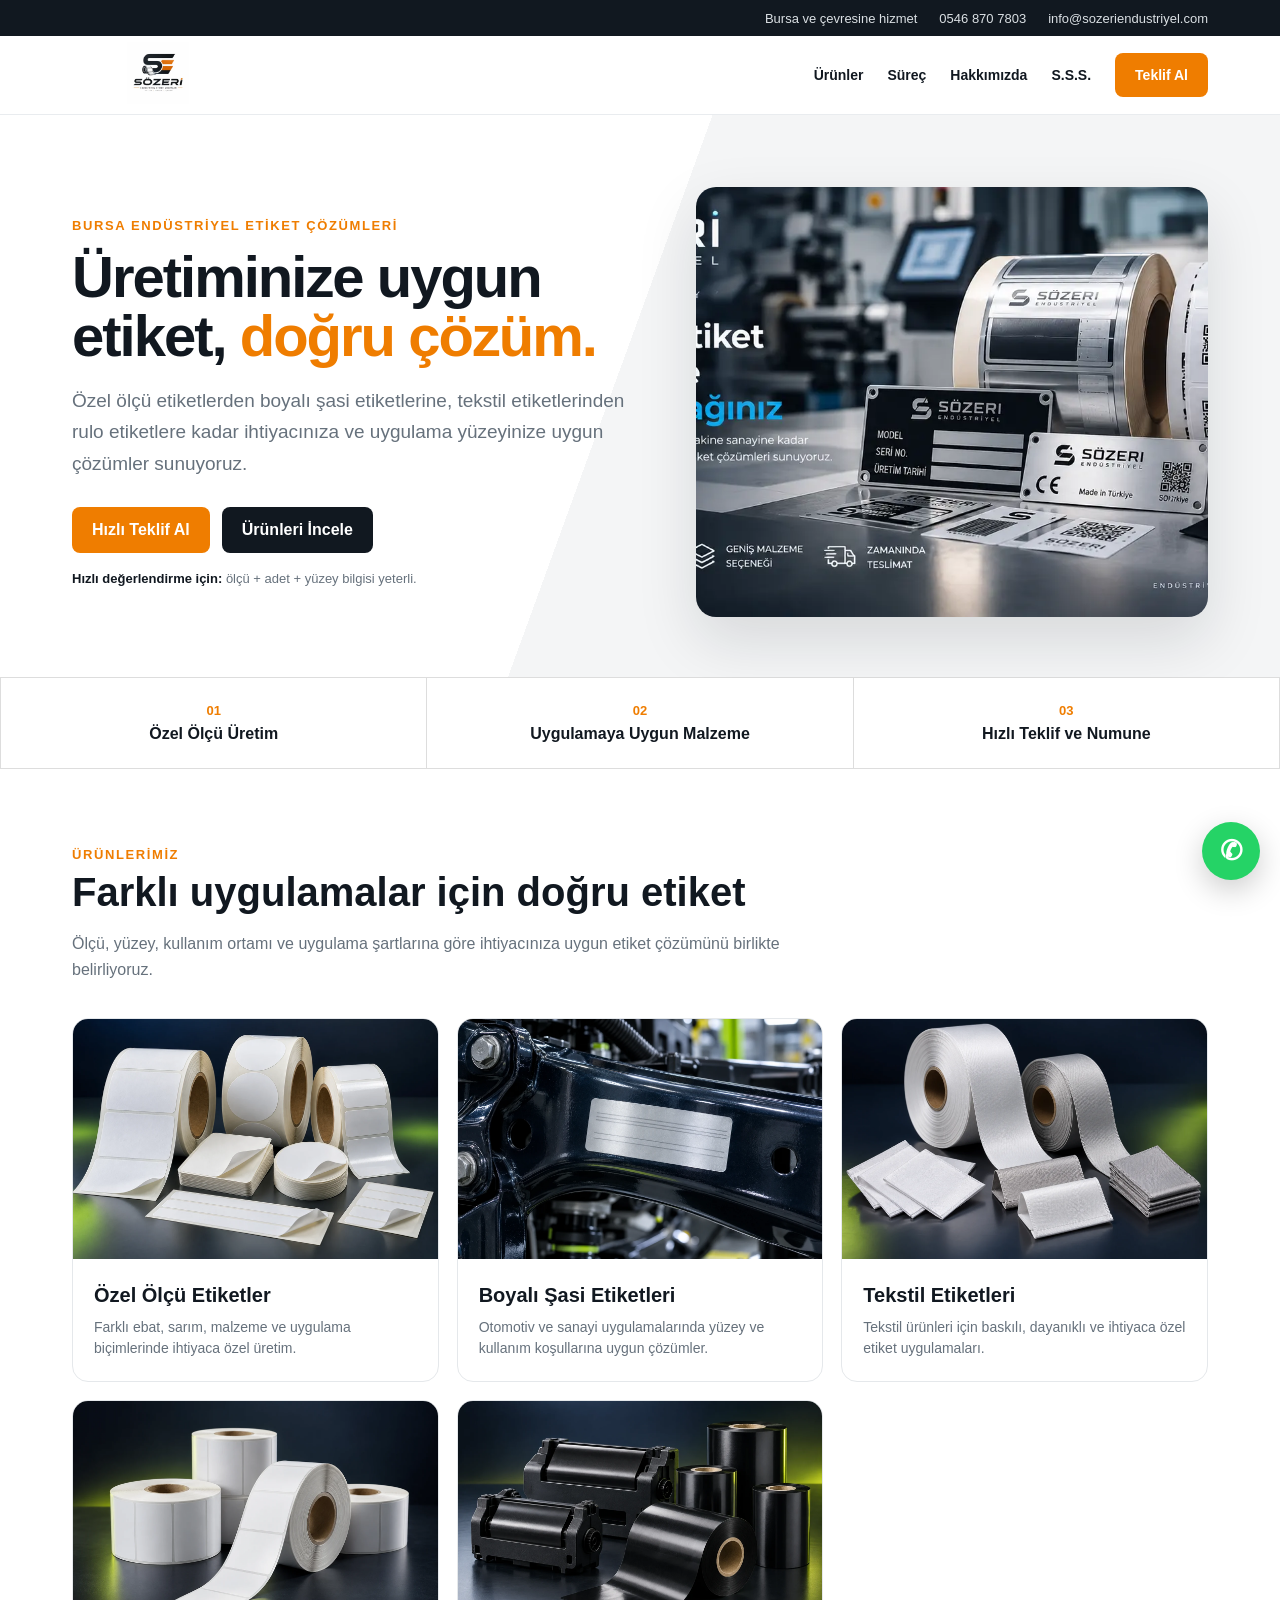
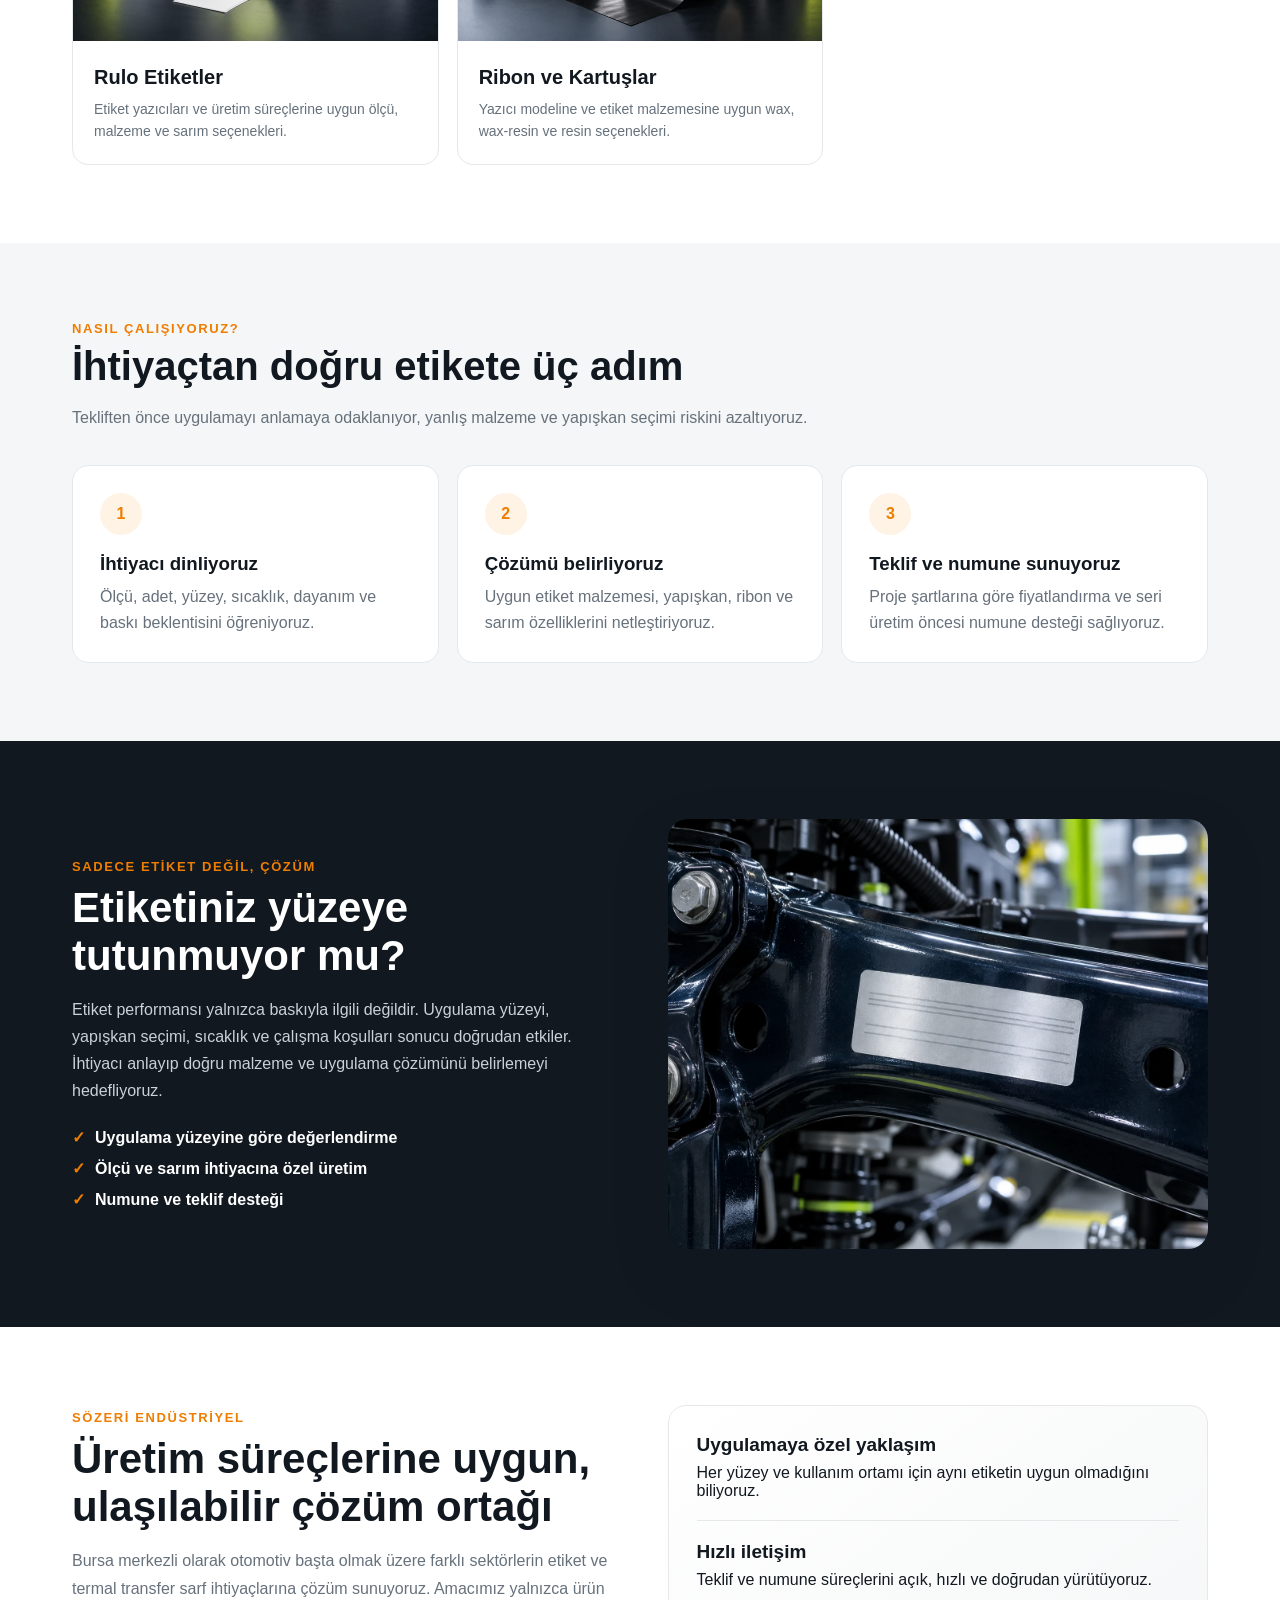
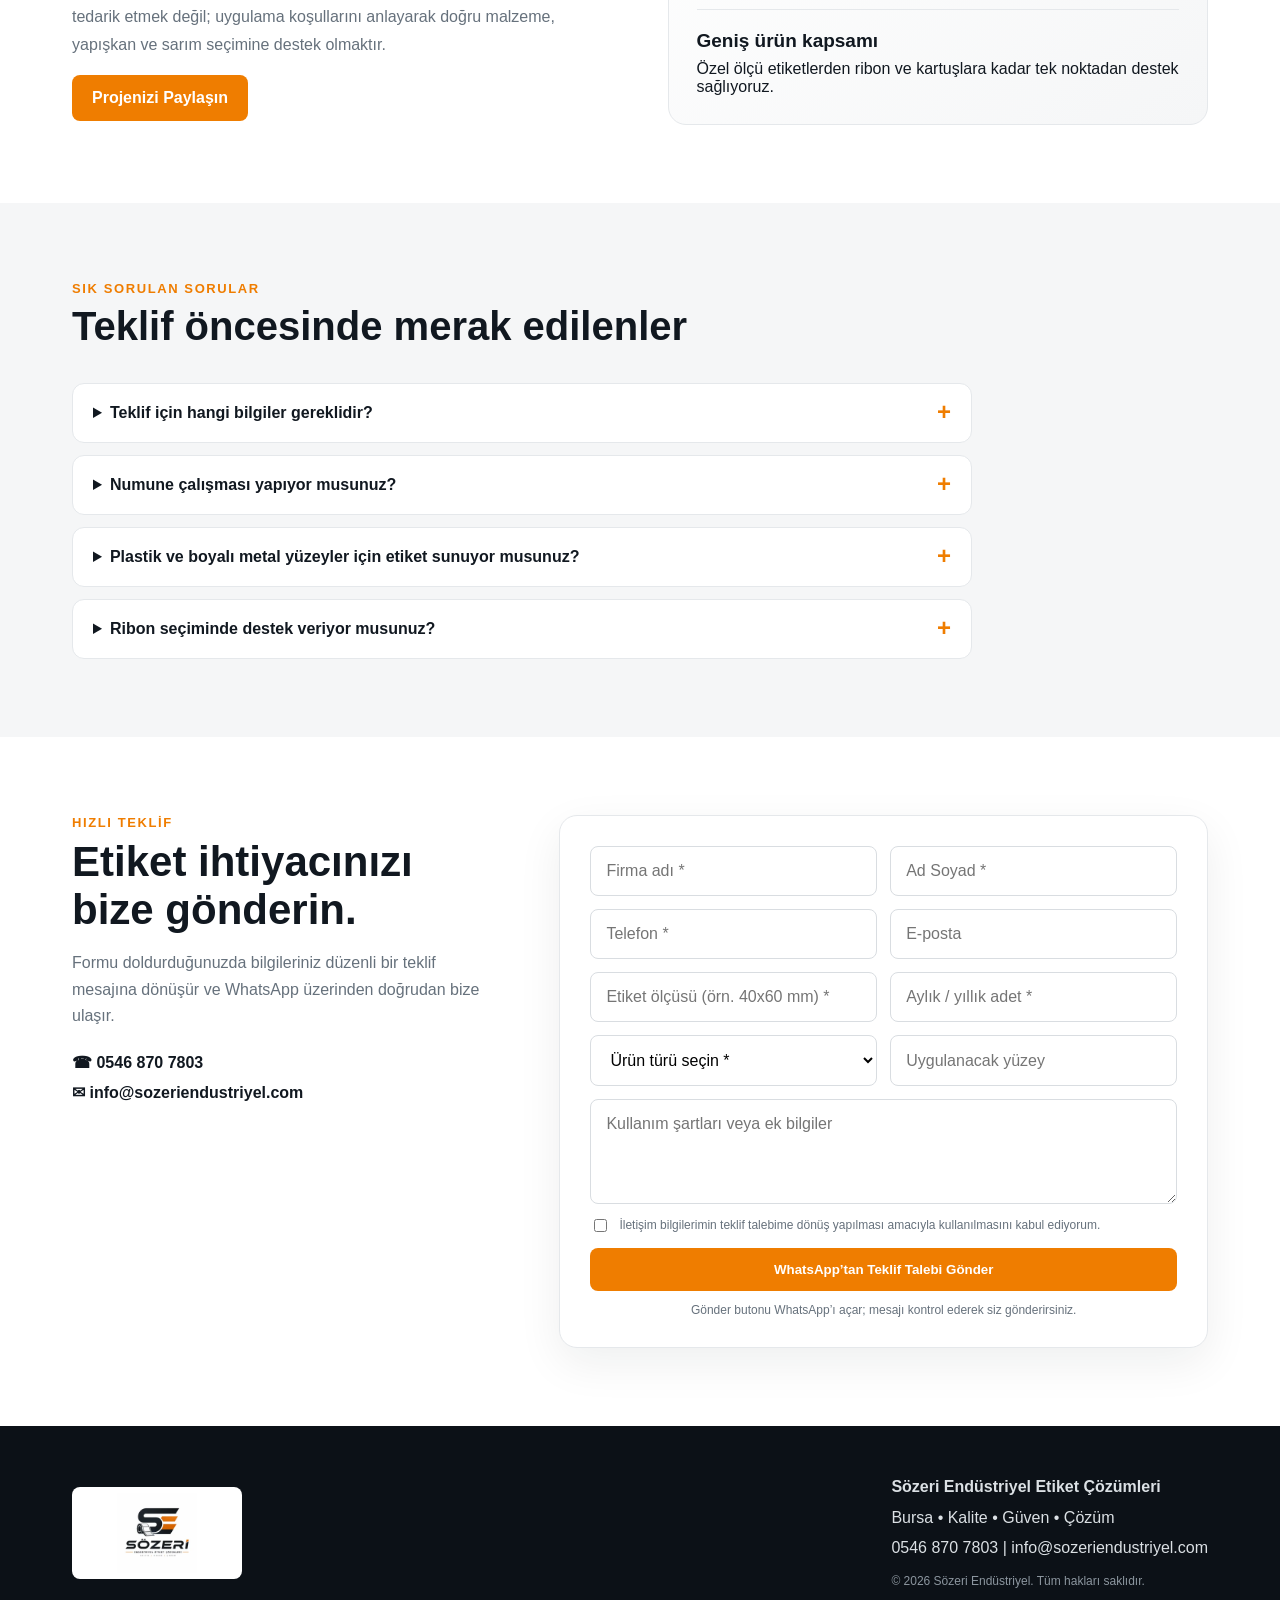
==== index.html @ a2184e82 "Site geliştirmelerini yayına al" ====
<!doctype html>
<html lang="tr">
<head>
  <meta charset="utf-8">
  <meta name="viewport" content="width=device-width,initial-scale=1">
  <title>Endüstriyel Etiket Çözümleri Bursa | Sözeri Endüstriyel</title>
  <meta name="description" content="Bursa'da özel ölçü, otomotiv şasi, termal, tekstil ve rulo etiket çözümleri ile ribon ve kartuş tedariği. Hızlı teklif ve numune desteği.">
  <meta name="robots" content="index,follow,max-image-preview:large">
  <meta name="theme-color" content="#111820">
  <link rel="canonical" href="https://www.sozeriendustriyel.com/">
  <link rel="icon" type="image/webp" href="assets/logo.webp">
  <link rel="preload" as="image" href="assets/hero.webp" type="image/webp">
  <meta property="og:type" content="website"><meta property="og:locale" content="tr_TR">
  <meta property="og:site_name" content="Sözeri Endüstriyel">
  <meta property="og:title" content="Endüstriyel Etiket Çözümleri | Sözeri Endüstriyel">
  <meta property="og:description" content="Uygulama yüzeyine, ölçüye ve çalışma koşullarına uygun endüstriyel etiket çözümleri.">
  <meta property="og:url" content="https://www.sozeriendustriyel.com/">
  <meta property="og:image" content="https://www.sozeriendustriyel.com/assets/hero.webp">
  <meta name="twitter:card" content="summary_large_image">
  <script type="application/ld+json">
  {"@context":"https://schema.org","@type":"Organization","name":"Sözeri Endüstriyel","url":"https://www.sozeriendustriyel.com/","logo":"https://www.sozeriendustriyel.com/assets/logo.webp","email":"info@sozeriendustriyel.com","telephone":"+90 546 870 7803","areaServed":{"@type":"AdministrativeArea","name":"Bursa"},"description":"Otomotiv ve farklı sektörler için özel ölçü, şasi, termal, tekstil ve rulo etiket çözümleri ile ribon tedariği.","contactPoint":{"@type":"ContactPoint","telephone":"+90 546 870 7803","contactType":"sales","availableLanguage":"Turkish"}}
  </script>
  <script type="application/ld+json">
  {"@context":"https://schema.org","@type":"FAQPage","mainEntity":[{"@type":"Question","name":"Teklif için hangi bilgiler gereklidir?","acceptedAnswer":{"@type":"Answer","text":"Etiket ölçüsü, tahmini adet, uygulanacak yüzey ve kullanım şartları teklif hazırlamak için yeterli bir başlangıçtır. Varsa numune veya teknik çizim değerlendirmeyi hızlandırır."}},{"@type":"Question","name":"Numune çalışması yapıyor musunuz?","acceptedAnswer":{"@type":"Answer","text":"Uygulama ve proje şartlarına göre seri üretim öncesinde numune ve yüzey uygunluk değerlendirmesi yapılabilir."}},{"@type":"Question","name":"Plastik ve boyalı metal yüzeyler için etiket sunuyor musunuz?","acceptedAnswer":{"@type":"Answer","text":"Yüzey enerjisi, pürüzlülük, sıcaklık ve kullanım ortamı dikkate alınarak uygun malzeme ve yapışkan seçeneği belirlenir."}},{"@type":"Question","name":"Ribon seçiminde destek veriyor musunuz?","acceptedAnswer":{"@type":"Answer","text":"Yazıcı modeli, etiket malzemesi ve baskı dayanımı beklentisine göre wax, wax-resin veya resin ribon seçenekleri değerlendirilir."}}]}
  </script>
  <style>
    :root{--ink:#111820;--orange:#ef7d00;--muted:#66717c;--soft:#f5f6f7;--line:#e5e8eb}*{box-sizing:border-box}html{scroll-behavior:smooth;scroll-padding-top:105px}body{margin:0;font-family:Arial,Helvetica,sans-serif;color:var(--ink);background:#fff}a{text-decoration:none;color:inherit}.wrap{max-width:1180px;margin:auto;padding:0 22px}
    .topbar{background:var(--ink);color:#dbe0e4;font-size:13px}.topbar .wrap{min-height:36px;display:flex;justify-content:flex-end;align-items:center;gap:22px}.topbar a:hover{color:#fff}header{position:sticky;top:0;z-index:20;background:#fffffff2;border-bottom:1px solid #e9ecef;backdrop-filter:blur(10px)}nav{height:78px;display:flex;align-items:center;gap:28px}.logo{width:172px;height:62px;object-fit:contain}.links{margin-left:auto;display:flex;gap:24px;align-items:center;font-size:14px;font-weight:700}.btn{display:inline-flex;align-items:center;justify-content:center;background:var(--orange);color:#fff;padding:14px 20px;border:0;border-radius:8px;font-weight:800;cursor:pointer}.btn:hover{filter:brightness(.94)}.btn.dark{background:var(--ink)}
    .hero{padding:72px 0 60px;background:linear-gradient(110deg,#fff 48%,#f4f5f6 48%)}.heroGrid{display:grid;grid-template-columns:1.05fr .95fr;gap:58px;align-items:center}.eyebrow{color:var(--orange);font-weight:900;letter-spacing:1.6px;font-size:13px}.hero h1{font-size:58px;line-height:1.02;margin:14px 0 20px;letter-spacing:-2px}.hero p{font-size:19px;line-height:1.65;color:var(--muted);max-width:650px}.actions{display:flex;gap:12px;margin-top:28px}.heroImg{width:100%;height:430px;object-fit:cover;border-radius:20px;box-shadow:0 24px 60px #10182020}.micro{margin-top:18px;color:var(--muted);font-size:13px}.micro b{color:var(--ink)}
    .trust{display:grid;grid-template-columns:repeat(3,1fr);gap:1px;background:#ddd;border:1px solid #ddd}.trust div{background:#fff;padding:25px;text-align:center;font-weight:800}.trust span{display:block;color:var(--orange);font-size:13px;margin-bottom:7px}section{padding:78px 0}.sectionHead{max-width:760px;margin-bottom:34px}.sectionHead h2{font-size:40px;margin:8px 0 10px}.sectionHead p{color:var(--muted);line-height:1.65}.orange{color:var(--orange)}
    .cards{display:grid;grid-template-columns:repeat(3,minmax(0,1fr));gap:18px}.card{border:1px solid var(--line);border-radius:16px;overflow:hidden;background:#fff;transition:transform .2s,box-shadow .2s}.card:hover{transform:translateY(-3px);box-shadow:0 15px 35px #11182012}.card img{width:100%;height:240px;object-fit:cover}.cardText{padding:21px}.card h3{margin:0 0 10px;font-size:20px}.card p{margin:0;color:var(--muted);line-height:1.55;font-size:14px}
    .process{background:var(--soft)}.steps{display:grid;grid-template-columns:repeat(3,1fr);gap:18px}.step{background:#fff;border:1px solid var(--line);border-radius:16px;padding:27px}.stepNo{width:42px;height:42px;border-radius:50%;display:grid;place-items:center;background:#fff3e5;color:var(--orange);font-weight:900}.step h3{margin:18px 0 9px}.step p{margin:0;color:var(--muted);line-height:1.6}
    .problem{background:var(--ink);color:#fff}.problemGrid,.aboutGrid{display:grid;grid-template-columns:1fr 1fr;gap:55px;align-items:center}.problem h2,.about h2{font-size:42px;margin:10px 0 15px}.problem p{color:#cbd1d6;line-height:1.7}.ticks{display:grid;gap:12px;margin-top:24px}.ticks b:before{content:'✓';color:var(--orange);margin-right:10px}.about p{color:var(--muted);line-height:1.75}.aboutPanel{border:1px solid var(--line);border-radius:18px;padding:28px;background:linear-gradient(145deg,#fff,#f5f6f7)}.aboutPanel strong{display:block;font-size:19px;margin-bottom:8px}.aboutPanel div+div{border-top:1px solid var(--line);margin-top:20px;padding-top:20px}
    .faq{background:var(--soft)}.faqList{display:grid;gap:12px;max-width:900px}.faq details{background:#fff;border:1px solid var(--line);border-radius:12px;padding:0 20px}.faq summary{cursor:pointer;font-weight:800;padding:20px 34px 20px 0;position:relative}.faq summary:after{content:'+';position:absolute;right:0;color:var(--orange);font-size:24px;top:14px}.faq details[open] summary:after{content:'−'}.faq details p{color:var(--muted);line-height:1.65;margin:0 0 20px}
    .quoteBox{display:grid;grid-template-columns:.8fr 1.2fr;gap:55px;align-items:start}.quote h2{font-size:42px;margin:8px 0}.quoteCopy p{color:var(--muted);line-height:1.65}.contactLinks{display:grid;gap:11px;margin-top:24px}.contactLinks a{font-weight:800}.contactLinks a:hover{color:var(--orange)}.form{background:#fff;border:1px solid var(--line);border-radius:18px;padding:30px;box-shadow:0 15px 45px #11182012}.fields{display:grid;grid-template-columns:1fr 1fr;gap:13px}.fields input,.fields textarea,.fields select{width:100%;padding:15px;border:1px solid #d9dde1;border-radius:8px;font:inherit;background:#fff}.fields input:focus,.fields textarea:focus,.fields select:focus{outline:2px solid #ef7d0033;border-color:var(--orange)}.fields textarea{grid-column:1/-1;min-height:105px;resize:vertical}.full{grid-column:1/-1}.consent{display:flex;align-items:flex-start;gap:9px;color:var(--muted);font-size:12px;line-height:1.45}.consent input{width:auto;margin-top:2px}.formNote{margin:12px 0 0;color:var(--muted);font-size:12px;text-align:center}
    footer{background:#0c1117;color:#dbe0e4;padding:46px 0}.foot{display:flex;justify-content:space-between;gap:35px;align-items:center}.foot img{width:170px;height:92px;object-fit:contain;background:#fff;border-radius:8px;padding:6px}.contact{line-height:1.9}.contact a:hover{color:#fff}.copyright{color:#8c969f;font-size:12px;margin-top:7px}.waFloat{position:fixed;right:20px;bottom:20px;z-index:25;width:58px;height:58px;border-radius:50%;display:grid;place-items:center;background:#25d366;color:#fff;box-shadow:0 10px 30px #0003;font-size:27px;font-weight:900}.waFloat:hover{transform:scale(1.05)}
    @media(max-width:800px){html{scroll-padding-top:82px}.topbar{display:none}nav{height:72px}.links a:not(.btn){display:none}.logo{width:145px;height:56px}.hero{padding:45px 0;background:#fff}.heroGrid,.problemGrid,.aboutGrid,.quoteBox{grid-template-columns:1fr}.hero h1{font-size:42px}.heroImg{height:320px}.cards{grid-template-columns:repeat(2,minmax(0,1fr))}.steps{grid-template-columns:1fr}.trust{grid-template-columns:1fr}.fields{grid-template-columns:1fr}.fields textarea,.full{grid-column:auto}.foot{align-items:flex-start;flex-direction:column}}@media(max-width:520px){.cards{grid-template-columns:1fr}.actions{flex-direction:column}.btn{text-align:center}.sectionHead h2,.problem h2,.about h2,.quote h2{font-size:34px}.hero h1{font-size:39px}.heroImg{height:260px}.form{padding:20px}.waFloat{width:54px;height:54px;right:15px;bottom:15px}}
  </style>
</head>
<body>
  <div class="topbar"><div class="wrap"><span>Bursa ve çevresine hizmet</span><a href="tel:+905468707803">0546 870 7803</a><a href="mailto:info@sozeriendustriyel.com">info@sozeriendustriyel.com</a></div></div>
  <header><div class="wrap"><nav><a href="#anasayfa" aria-label="Sözeri Endüstriyel ana sayfa"><img class="logo" src="assets/logo.webp" alt="Sözeri Endüstriyel" width="420" height="420"></a><div class="links"><a href="#urunler">Ürünler</a><a href="#surec">Süreç</a><a href="#hakkimizda">Hakkımızda</a><a href="#sss">S.S.S.</a><a class="btn" href="#teklif">Teklif Al</a></div></nav></div></header>
  <main>
    <section class="hero" id="anasayfa"><div class="wrap heroGrid"><div><div class="eyebrow">BURSA ENDÜSTRİYEL ETİKET ÇÖZÜMLERİ</div><h1>Üretiminize uygun etiket, <span class="orange">doğru çözüm.</span></h1><p>Özel ölçü etiketlerden boyalı şasi etiketlerine, tekstil etiketlerinden rulo etiketlere kadar ihtiyacınıza ve uygulama yüzeyinize uygun çözümler sunuyoruz.</p><div class="actions"><a class="btn" href="#teklif">Hızlı Teklif Al</a><a class="btn dark" href="#urunler">Ürünleri İncele</a></div><div class="micro"><b>Hızlı değerlendirme için:</b> ölçü + adet + yüzey bilgisi yeterli.</div></div><img class="heroImg" src="assets/hero.webp" alt="Sözeri Endüstriyel rulo etiket, ribon ve teknik etiket çözümleri" width="1600" height="640"></div></section>
    <div class="trust"><div><span>01</span>Özel Ölçü Üretim</div><div><span>02</span>Uygulamaya Uygun Malzeme</div><div><span>03</span>Hızlı Teklif ve Numune</div></div>
    <section id="urunler"><div class="wrap"><div class="sectionHead"><div class="eyebrow">ÜRÜNLERİMİZ</div><h2>Farklı uygulamalar için doğru etiket</h2><p>Ölçü, yüzey, kullanım ortamı ve uygulama şartlarına göre ihtiyacınıza uygun etiket çözümünü birlikte belirliyoruz.</p></div><div class="cards">
      <article class="card"><img src="assets/ozel-olcu.webp" alt="Özel ölçü yapışkan etiket numuneleri" loading="lazy"><div class="cardText"><h3>Özel Ölçü Etiketler</h3><p>Farklı ebat, sarım, malzeme ve uygulama biçimlerinde ihtiyaca özel üretim.</p></div></article>
      <article class="card"><img src="assets/sasi-etiket.webp" alt="Otomotiv şasisinde teknik etiket uygulaması" loading="lazy"><div class="cardText"><h3>Boyalı Şasi Etiketleri</h3><p>Otomotiv ve sanayi uygulamalarında yüzey ve kullanım koşullarına uygun çözümler.</p></div></article>
      <article class="card"><img src="assets/tekstil-etiket.webp" alt="Dokuma ve saten tekstil etiketleri" loading="lazy"><div class="cardText"><h3>Tekstil Etiketleri</h3><p>Tekstil ürünleri için baskılı, dayanıklı ve ihtiyaca özel etiket uygulamaları.</p></div></article>
      <article class="card"><img src="assets/termal-etiket.webp" alt="Termal etiket ruloları" loading="lazy"><div class="cardText"><h3>Rulo Etiketler</h3><p>Etiket yazıcıları ve üretim süreçlerine uygun ölçü, malzeme ve sarım seçenekleri.</p></div></article>
      <article class="card"><img src="assets/ribon.webp" alt="Termal transfer ribon ruloları ve kartuşları" loading="lazy"><div class="cardText"><h3>Ribon ve Kartuşlar</h3><p>Yazıcı modeline ve etiket malzemesine uygun wax, wax-resin ve resin seçenekleri.</p></div></article>
    </div></div></section>
    <section class="process" id="surec"><div class="wrap"><div class="sectionHead"><div class="eyebrow">NASIL ÇALIŞIYORUZ?</div><h2>İhtiyaçtan doğru etikete üç adım</h2><p>Tekliften önce uygulamayı anlamaya odaklanıyor, yanlış malzeme ve yapışkan seçimi riskini azaltıyoruz.</p></div><div class="steps"><div class="step"><div class="stepNo">1</div><h3>İhtiyacı dinliyoruz</h3><p>Ölçü, adet, yüzey, sıcaklık, dayanım ve baskı beklentisini öğreniyoruz.</p></div><div class="step"><div class="stepNo">2</div><h3>Çözümü belirliyoruz</h3><p>Uygun etiket malzemesi, yapışkan, ribon ve sarım özelliklerini netleştiriyoruz.</p></div><div class="step"><div class="stepNo">3</div><h3>Teklif ve numune sunuyoruz</h3><p>Proje şartlarına göre fiyatlandırma ve seri üretim öncesi numune desteği sağlıyoruz.</p></div></div></div></section>
    <section class="problem" id="cozum"><div class="wrap problemGrid"><div><div class="eyebrow">SADECE ETİKET DEĞİL, ÇÖZÜM</div><h2>Etiketiniz yüzeye tutunmuyor mu?</h2><p>Etiket performansı yalnızca baskıyla ilgili değildir. Uygulama yüzeyi, yapışkan seçimi, sıcaklık ve çalışma koşulları sonucu doğrudan etkiler. İhtiyacı anlayıp doğru malzeme ve uygulama çözümünü belirlemeyi hedefliyoruz.</p><div class="ticks"><b>Uygulama yüzeyine göre değerlendirme</b><b>Ölçü ve sarım ihtiyacına özel üretim</b><b>Numune ve teklif desteği</b></div></div><img class="heroImg" src="assets/sasi-etiket.webp" alt="Boyalı otomotiv şasisinde dayanıklı etiket uygulaması" loading="lazy"></div></section>
    <section class="about" id="hakkimizda"><div class="wrap aboutGrid"><div><div class="eyebrow">SÖZERİ ENDÜSTRİYEL</div><h2>Üretim süreçlerine uygun, ulaşılabilir çözüm ortağı</h2><p>Bursa merkezli olarak otomotiv başta olmak üzere farklı sektörlerin etiket ve termal transfer sarf ihtiyaçlarına çözüm sunuyoruz. Amacımız yalnızca ürün tedarik etmek değil; uygulama koşullarını anlayarak doğru malzeme, yapışkan ve sarım seçimine destek olmaktır.</p><a class="btn" href="#teklif">Projenizi Paylaşın</a></div><div class="aboutPanel"><div><strong>Uygulamaya özel yaklaşım</strong><span>Her yüzey ve kullanım ortamı için aynı etiketin uygun olmadığını biliyoruz.</span></div><div><strong>Hızlı iletişim</strong><span>Teklif ve numune süreçlerini açık, hızlı ve doğrudan yürütüyoruz.</span></div><div><strong>Geniş ürün kapsamı</strong><span>Özel ölçü etiketlerden ribon ve kartuşlara kadar tek noktadan destek sağlıyoruz.</span></div></div></div></section>
    <section class="faq" id="sss"><div class="wrap"><div class="sectionHead"><div class="eyebrow">SIK SORULAN SORULAR</div><h2>Teklif öncesinde merak edilenler</h2></div><div class="faqList"><details><summary>Teklif için hangi bilgiler gereklidir?</summary><p>Etiket ölçüsü, tahmini adet, uygulanacak yüzey ve kullanım şartları yeterli bir başlangıçtır. Varsa mevcut numune veya teknik çizim değerlendirmeyi hızlandırır.</p></details><details><summary>Numune çalışması yapıyor musunuz?</summary><p>Uygulama ve proje şartlarına göre seri üretim öncesinde numune ve yüzey uygunluk değerlendirmesi yapılabilir.</p></details><details><summary>Plastik ve boyalı metal yüzeyler için etiket sunuyor musunuz?</summary><p>Yüzey enerjisi, pürüzlülük, sıcaklık ve kullanım ortamı dikkate alınarak uygun malzeme ve yapışkan seçeneği belirlenir.</p></details><details><summary>Ribon seçiminde destek veriyor musunuz?</summary><p>Yazıcı modeli, etiket malzemesi ve baskı dayanımı beklentisine göre wax, wax-resin veya resin ribon seçenekleri değerlendirilir.</p></details></div></div></section>
    <section class="quote" id="teklif"><div class="wrap quoteBox"><div class="quoteCopy"><div class="eyebrow">HIZLI TEKLİF</div><h2>Etiket ihtiyacınızı bize gönderin.</h2><p>Formu doldurduğunuzda bilgileriniz düzenli bir teklif mesajına dönüşür ve WhatsApp üzerinden doğrudan bize ulaşır.</p><div class="contactLinks"><a href="tel:+905468707803">☎ 0546 870 7803</a><a href="mailto:info@sozeriendustriyel.com">✉ info@sozeriendustriyel.com</a></div></div>
      <form class="form" id="quoteForm"><div class="fields"><input id="firma" placeholder="Firma adı *" required><input id="ad" placeholder="Ad Soyad *" required><input id="telefon" type="tel" placeholder="Telefon *" required><input id="email" type="email" placeholder="E-posta"><input id="olcu" placeholder="Etiket ölçüsü (örn. 40x60 mm) *" required><input id="adet" placeholder="Aylık / yıllık adet *" required><select id="urun" required><option value="">Ürün türü seçin *</option><option>Özel Ölçü Etiket</option><option>Boyalı Şasi Etiketi</option><option>Tekstil Etiketi</option><option>Rulo Etiket</option><option>Ribon ve Kartuş</option><option>Diğer</option></select><input id="yuzey" placeholder="Uygulanacak yüzey"><textarea id="not" placeholder="Kullanım şartları veya ek bilgiler"></textarea><label class="consent full"><input id="onay" type="checkbox" required><span>İletişim bilgilerimin teklif talebime dönüş yapılması amacıyla kullanılmasını kabul ediyorum.</span></label><button class="btn full" type="submit">WhatsApp’tan Teklif Talebi Gönder</button></div><p class="formNote">Gönder butonu WhatsApp’ı açar; mesajı kontrol ederek siz gönderirsiniz.</p></form>
    </div></section>
  </main>
  <footer id="iletisim"><div class="wrap foot"><img src="assets/logo.webp" alt="Sözeri Endüstriyel logosu" loading="lazy"><div class="contact"><b>Sözeri Endüstriyel Etiket Çözümleri</b><br>Bursa • Kalite • Güven • Çözüm<br><a href="tel:+905468707803">0546 870 7803</a> | <a href="mailto:info@sozeriendustriyel.com">info@sozeriendustriyel.com</a><div class="copyright">© 2026 Sözeri Endüstriyel. Tüm hakları saklıdır.</div></div></div></footer>
  <a class="waFloat" href="https://wa.me/905468707803?text=Merhaba%20S%C3%B6zeri%20End%C3%BCstriyel%2C%20etiket%20ihtiyac%C4%B1m%20i%C3%A7in%20teklif%20almak%20istiyorum." target="_blank" rel="noopener" aria-label="WhatsApp üzerinden teklif alın">✆</a>
  <script>
    document.getElementById('quoteForm').addEventListener('submit',function(event){event.preventDefault();if(!this.reportValidity())return;const value=id=>document.getElementById(id).value.trim()||'-';const message=['Merhaba Sözeri Endüstriyel, teklif almak istiyorum.','','Firma: '+value('firma'),'Ad Soyad: '+value('ad'),'Telefon: '+value('telefon'),'E-posta: '+value('email'),'Ürün türü: '+value('urun'),'Etiket ölçüsü: '+value('olcu'),'Aylık / yıllık adet: '+value('adet'),'Uygulanacak yüzey: '+value('yuzey'),'Ek bilgiler: '+value('not')].join('\n');window.open('https://wa.me/905468707803?text='+encodeURIComponent(message),'_blank','noopener')});
  </script>
</body>
</html>
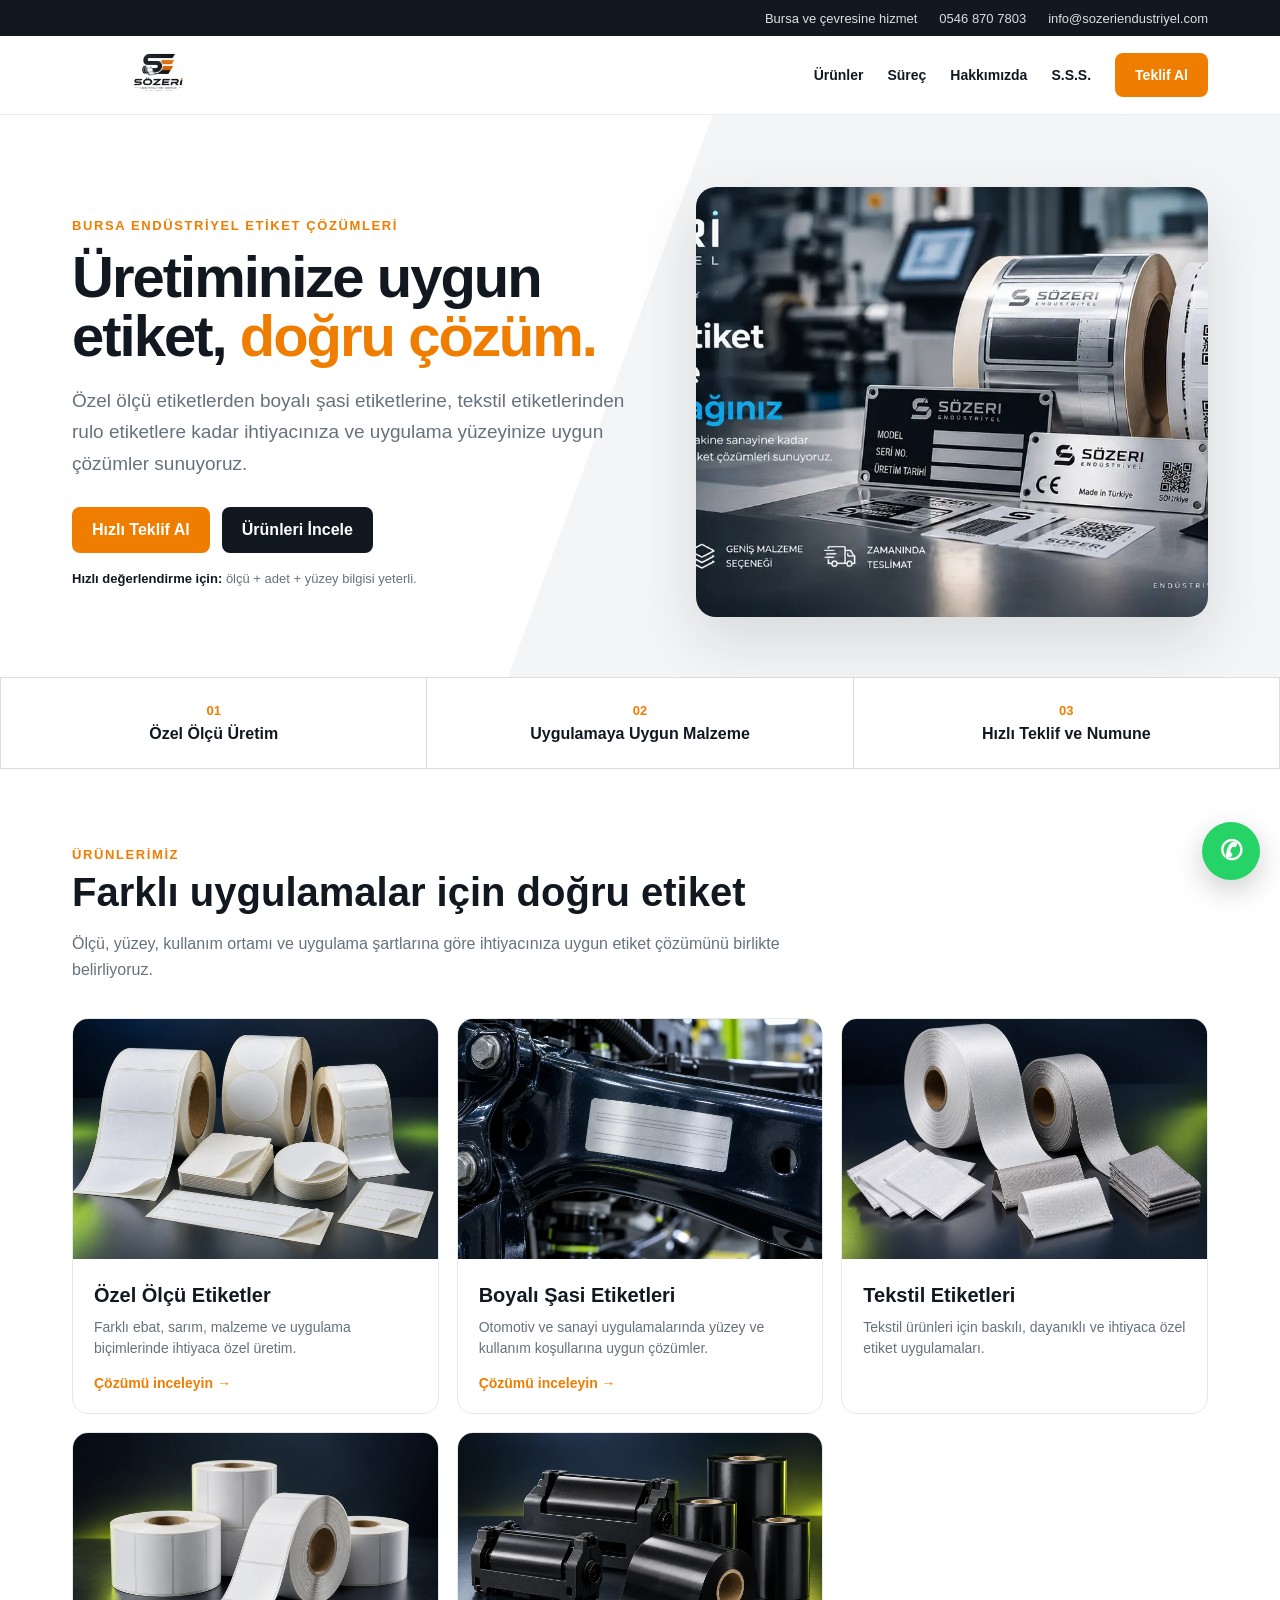
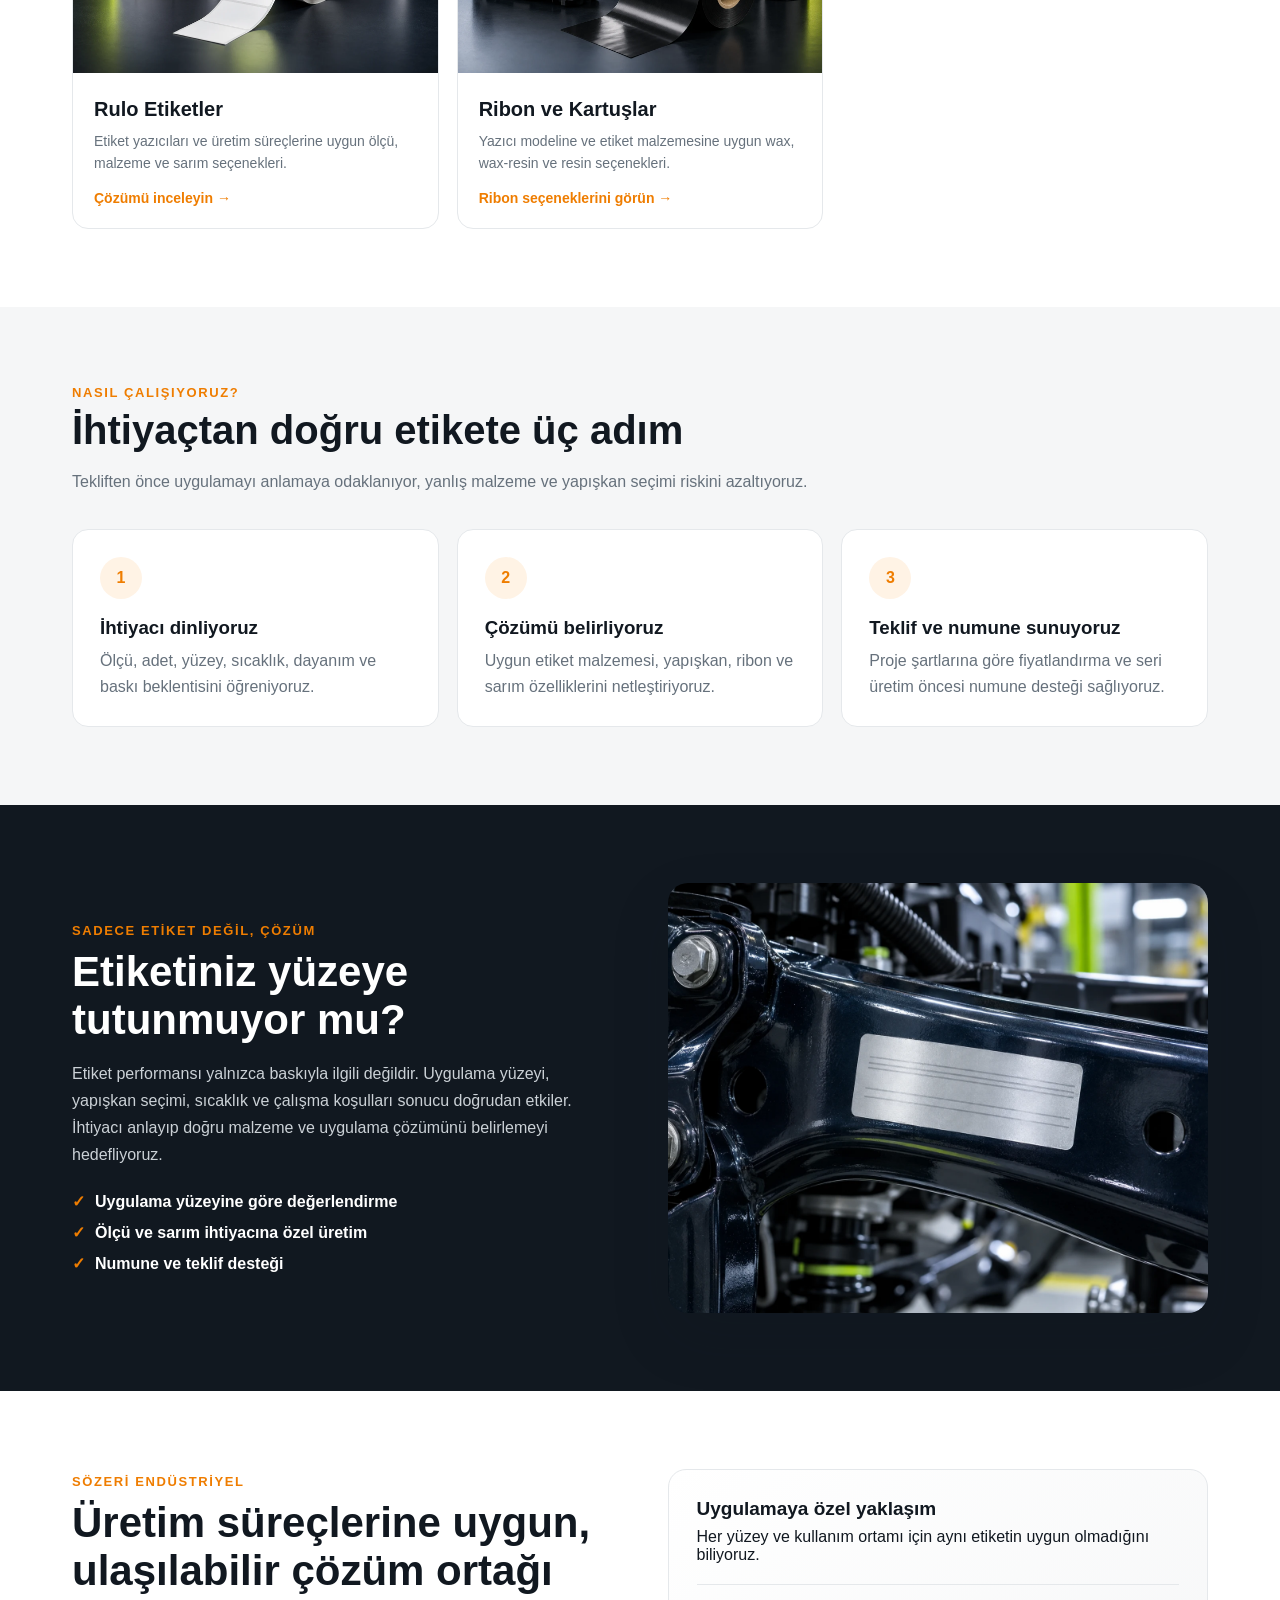
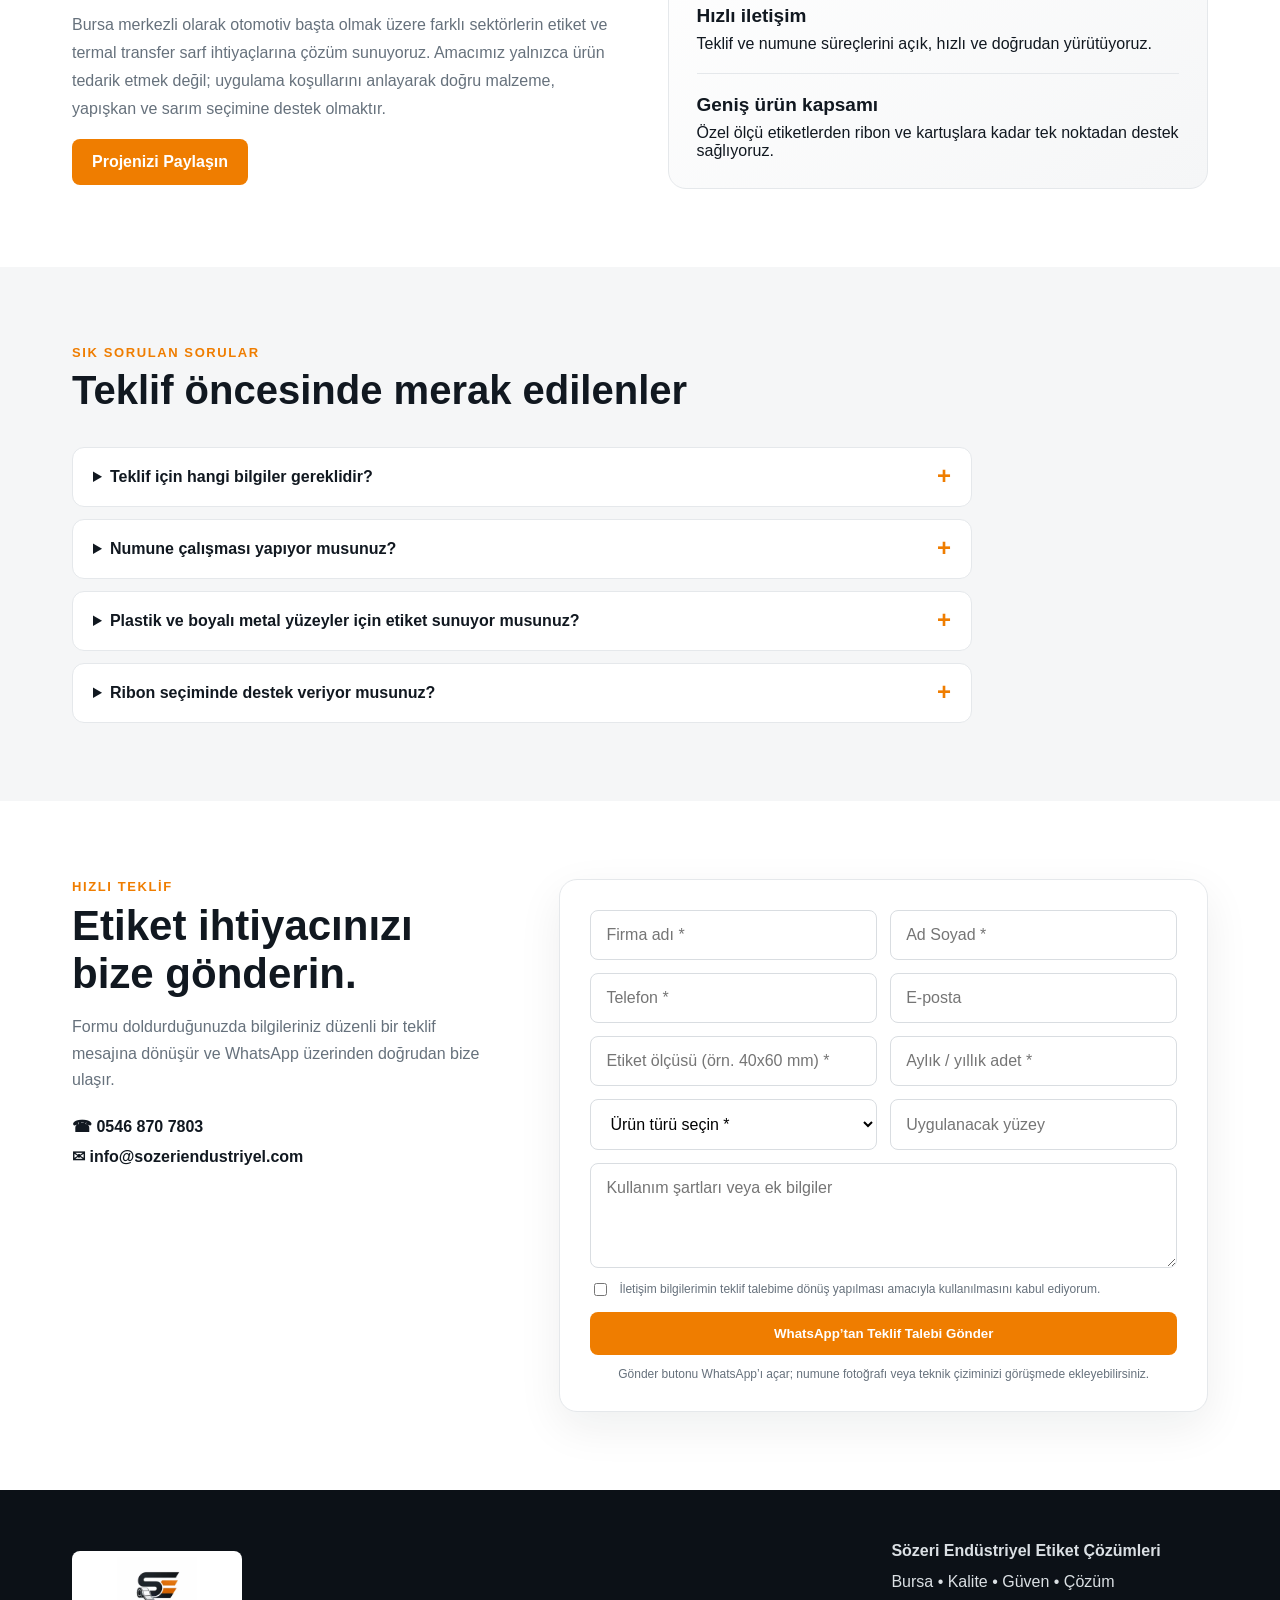
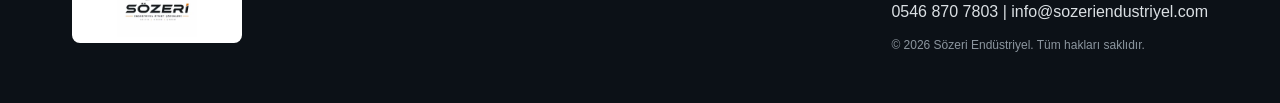
==== commit 71834e51: "Satış odaklı ürün sayfalarını yayınla" ====
--- a/index.html
+++ b/index.html
@@ -28,7 +28,7 @@
     .topbar{background:var(--ink);color:#dbe0e4;font-size:13px}.topbar .wrap{min-height:36px;display:flex;justify-content:flex-end;align-items:center;gap:22px}.topbar a:hover{color:#fff}header{position:sticky;top:0;z-index:20;background:#fffffff2;border-bottom:1px solid #e9ecef;backdrop-filter:blur(10px)}nav{height:78px;display:flex;align-items:center;gap:28px}.logo{width:172px;height:62px;object-fit:contain}.links{margin-left:auto;display:flex;gap:24px;align-items:center;font-size:14px;font-weight:700}.btn{display:inline-flex;align-items:center;justify-content:center;background:var(--orange);color:#fff;padding:14px 20px;border:0;border-radius:8px;font-weight:800;cursor:pointer}.btn:hover{filter:brightness(.94)}.btn.dark{background:var(--ink)}
     .hero{padding:72px 0 60px;background:linear-gradient(110deg,#fff 48%,#f4f5f6 48%)}.heroGrid{display:grid;grid-template-columns:1.05fr .95fr;gap:58px;align-items:center}.eyebrow{color:var(--orange);font-weight:900;letter-spacing:1.6px;font-size:13px}.hero h1{font-size:58px;line-height:1.02;margin:14px 0 20px;letter-spacing:-2px}.hero p{font-size:19px;line-height:1.65;color:var(--muted);max-width:650px}.actions{display:flex;gap:12px;margin-top:28px}.heroImg{width:100%;height:430px;object-fit:cover;border-radius:20px;box-shadow:0 24px 60px #10182020}.micro{margin-top:18px;color:var(--muted);font-size:13px}.micro b{color:var(--ink)}
     .trust{display:grid;grid-template-columns:repeat(3,1fr);gap:1px;background:#ddd;border:1px solid #ddd}.trust div{background:#fff;padding:25px;text-align:center;font-weight:800}.trust span{display:block;color:var(--orange);font-size:13px;margin-bottom:7px}section{padding:78px 0}.sectionHead{max-width:760px;margin-bottom:34px}.sectionHead h2{font-size:40px;margin:8px 0 10px}.sectionHead p{color:var(--muted);line-height:1.65}.orange{color:var(--orange)}
-    .cards{display:grid;grid-template-columns:repeat(3,minmax(0,1fr));gap:18px}.card{border:1px solid var(--line);border-radius:16px;overflow:hidden;background:#fff;transition:transform .2s,box-shadow .2s}.card:hover{transform:translateY(-3px);box-shadow:0 15px 35px #11182012}.card img{width:100%;height:240px;object-fit:cover}.cardText{padding:21px}.card h3{margin:0 0 10px;font-size:20px}.card p{margin:0;color:var(--muted);line-height:1.55;font-size:14px}
+    .cards{display:grid;grid-template-columns:repeat(3,minmax(0,1fr));gap:18px}.card{border:1px solid var(--line);border-radius:16px;overflow:hidden;background:#fff;transition:transform .2s,box-shadow .2s}.card:hover{transform:translateY(-3px);box-shadow:0 15px 35px #11182012}.card img{width:100%;height:240px;object-fit:cover}.cardText{padding:21px}.card h3{margin:0 0 10px;font-size:20px}.card p{margin:0;color:var(--muted);line-height:1.55;font-size:14px}.cardLink{display:inline-flex;margin-top:15px;color:var(--orange);font-size:14px;font-weight:900}.cardLink:hover{text-decoration:underline}
     .process{background:var(--soft)}.steps{display:grid;grid-template-columns:repeat(3,1fr);gap:18px}.step{background:#fff;border:1px solid var(--line);border-radius:16px;padding:27px}.stepNo{width:42px;height:42px;border-radius:50%;display:grid;place-items:center;background:#fff3e5;color:var(--orange);font-weight:900}.step h3{margin:18px 0 9px}.step p{margin:0;color:var(--muted);line-height:1.6}
     .problem{background:var(--ink);color:#fff}.problemGrid,.aboutGrid{display:grid;grid-template-columns:1fr 1fr;gap:55px;align-items:center}.problem h2,.about h2{font-size:42px;margin:10px 0 15px}.problem p{color:#cbd1d6;line-height:1.7}.ticks{display:grid;gap:12px;margin-top:24px}.ticks b:before{content:'✓';color:var(--orange);margin-right:10px}.about p{color:var(--muted);line-height:1.75}.aboutPanel{border:1px solid var(--line);border-radius:18px;padding:28px;background:linear-gradient(145deg,#fff,#f5f6f7)}.aboutPanel strong{display:block;font-size:19px;margin-bottom:8px}.aboutPanel div+div{border-top:1px solid var(--line);margin-top:20px;padding-top:20px}
     .faq{background:var(--soft)}.faqList{display:grid;gap:12px;max-width:900px}.faq details{background:#fff;border:1px solid var(--line);border-radius:12px;padding:0 20px}.faq summary{cursor:pointer;font-weight:800;padding:20px 34px 20px 0;position:relative}.faq summary:after{content:'+';position:absolute;right:0;color:var(--orange);font-size:24px;top:14px}.faq details[open] summary:after{content:'−'}.faq details p{color:var(--muted);line-height:1.65;margin:0 0 20px}
@@ -44,18 +44,18 @@
     <section class="hero" id="anasayfa"><div class="wrap heroGrid"><div><div class="eyebrow">BURSA ENDÜSTRİYEL ETİKET ÇÖZÜMLERİ</div><h1>Üretiminize uygun etiket, <span class="orange">doğru çözüm.</span></h1><p>Özel ölçü etiketlerden boyalı şasi etiketlerine, tekstil etiketlerinden rulo etiketlere kadar ihtiyacınıza ve uygulama yüzeyinize uygun çözümler sunuyoruz.</p><div class="actions"><a class="btn" href="#teklif">Hızlı Teklif Al</a><a class="btn dark" href="#urunler">Ürünleri İncele</a></div><div class="micro"><b>Hızlı değerlendirme için:</b> ölçü + adet + yüzey bilgisi yeterli.</div></div><img class="heroImg" src="assets/hero.webp" alt="Sözeri Endüstriyel rulo etiket, ribon ve teknik etiket çözümleri" width="1600" height="640"></div></section>
     <div class="trust"><div><span>01</span>Özel Ölçü Üretim</div><div><span>02</span>Uygulamaya Uygun Malzeme</div><div><span>03</span>Hızlı Teklif ve Numune</div></div>
     <section id="urunler"><div class="wrap"><div class="sectionHead"><div class="eyebrow">ÜRÜNLERİMİZ</div><h2>Farklı uygulamalar için doğru etiket</h2><p>Ölçü, yüzey, kullanım ortamı ve uygulama şartlarına göre ihtiyacınıza uygun etiket çözümünü birlikte belirliyoruz.</p></div><div class="cards">
-      <article class="card"><img src="assets/ozel-olcu.webp" alt="Özel ölçü yapışkan etiket numuneleri" loading="lazy"><div class="cardText"><h3>Özel Ölçü Etiketler</h3><p>Farklı ebat, sarım, malzeme ve uygulama biçimlerinde ihtiyaca özel üretim.</p></div></article>
-      <article class="card"><img src="assets/sasi-etiket.webp" alt="Otomotiv şasisinde teknik etiket uygulaması" loading="lazy"><div class="cardText"><h3>Boyalı Şasi Etiketleri</h3><p>Otomotiv ve sanayi uygulamalarında yüzey ve kullanım koşullarına uygun çözümler.</p></div></article>
+      <article class="card"><img src="assets/ozel-olcu.webp" alt="Özel ölçü yapışkan etiket numuneleri" loading="lazy"><div class="cardText"><h3>Özel Ölçü Etiketler</h3><p>Farklı ebat, sarım, malzeme ve uygulama biçimlerinde ihtiyaca özel üretim.</p><a class="cardLink" href="ozel-olcu-yapiskanli-etiketler.html">Çözümü inceleyin →</a></div></article>
+      <article class="card"><img src="assets/sasi-etiket.webp" alt="Otomotiv şasisinde teknik etiket uygulaması" loading="lazy"><div class="cardText"><h3>Boyalı Şasi Etiketleri</h3><p>Otomotiv ve sanayi uygulamalarında yüzey ve kullanım koşullarına uygun çözümler.</p><a class="cardLink" href="otomotiv-sasi-etiketleri.html">Çözümü inceleyin →</a></div></article>
       <article class="card"><img src="assets/tekstil-etiket.webp" alt="Dokuma ve saten tekstil etiketleri" loading="lazy"><div class="cardText"><h3>Tekstil Etiketleri</h3><p>Tekstil ürünleri için baskılı, dayanıklı ve ihtiyaca özel etiket uygulamaları.</p></div></article>
-      <article class="card"><img src="assets/termal-etiket.webp" alt="Termal etiket ruloları" loading="lazy"><div class="cardText"><h3>Rulo Etiketler</h3><p>Etiket yazıcıları ve üretim süreçlerine uygun ölçü, malzeme ve sarım seçenekleri.</p></div></article>
-      <article class="card"><img src="assets/ribon.webp" alt="Termal transfer ribon ruloları ve kartuşları" loading="lazy"><div class="cardText"><h3>Ribon ve Kartuşlar</h3><p>Yazıcı modeline ve etiket malzemesine uygun wax, wax-resin ve resin seçenekleri.</p></div></article>
+      <article class="card"><img src="assets/termal-etiket.webp" alt="Termal etiket ruloları" loading="lazy"><div class="cardText"><h3>Rulo Etiketler</h3><p>Etiket yazıcıları ve üretim süreçlerine uygun ölçü, malzeme ve sarım seçenekleri.</p><a class="cardLink" href="termal-etiket-ribon.html">Çözümü inceleyin →</a></div></article>
+      <article class="card"><img src="assets/ribon.webp" alt="Termal transfer ribon ruloları ve kartuşları" loading="lazy"><div class="cardText"><h3>Ribon ve Kartuşlar</h3><p>Yazıcı modeline ve etiket malzemesine uygun wax, wax-resin ve resin seçenekleri.</p><a class="cardLink" href="termal-etiket-ribon.html#ribon">Ribon seçeneklerini görün →</a></div></article>
     </div></div></section>
     <section class="process" id="surec"><div class="wrap"><div class="sectionHead"><div class="eyebrow">NASIL ÇALIŞIYORUZ?</div><h2>İhtiyaçtan doğru etikete üç adım</h2><p>Tekliften önce uygulamayı anlamaya odaklanıyor, yanlış malzeme ve yapışkan seçimi riskini azaltıyoruz.</p></div><div class="steps"><div class="step"><div class="stepNo">1</div><h3>İhtiyacı dinliyoruz</h3><p>Ölçü, adet, yüzey, sıcaklık, dayanım ve baskı beklentisini öğreniyoruz.</p></div><div class="step"><div class="stepNo">2</div><h3>Çözümü belirliyoruz</h3><p>Uygun etiket malzemesi, yapışkan, ribon ve sarım özelliklerini netleştiriyoruz.</p></div><div class="step"><div class="stepNo">3</div><h3>Teklif ve numune sunuyoruz</h3><p>Proje şartlarına göre fiyatlandırma ve seri üretim öncesi numune desteği sağlıyoruz.</p></div></div></div></section>
     <section class="problem" id="cozum"><div class="wrap problemGrid"><div><div class="eyebrow">SADECE ETİKET DEĞİL, ÇÖZÜM</div><h2>Etiketiniz yüzeye tutunmuyor mu?</h2><p>Etiket performansı yalnızca baskıyla ilgili değildir. Uygulama yüzeyi, yapışkan seçimi, sıcaklık ve çalışma koşulları sonucu doğrudan etkiler. İhtiyacı anlayıp doğru malzeme ve uygulama çözümünü belirlemeyi hedefliyoruz.</p><div class="ticks"><b>Uygulama yüzeyine göre değerlendirme</b><b>Ölçü ve sarım ihtiyacına özel üretim</b><b>Numune ve teklif desteği</b></div></div><img class="heroImg" src="assets/sasi-etiket.webp" alt="Boyalı otomotiv şasisinde dayanıklı etiket uygulaması" loading="lazy"></div></section>
     <section class="about" id="hakkimizda"><div class="wrap aboutGrid"><div><div class="eyebrow">SÖZERİ ENDÜSTRİYEL</div><h2>Üretim süreçlerine uygun, ulaşılabilir çözüm ortağı</h2><p>Bursa merkezli olarak otomotiv başta olmak üzere farklı sektörlerin etiket ve termal transfer sarf ihtiyaçlarına çözüm sunuyoruz. Amacımız yalnızca ürün tedarik etmek değil; uygulama koşullarını anlayarak doğru malzeme, yapışkan ve sarım seçimine destek olmaktır.</p><a class="btn" href="#teklif">Projenizi Paylaşın</a></div><div class="aboutPanel"><div><strong>Uygulamaya özel yaklaşım</strong><span>Her yüzey ve kullanım ortamı için aynı etiketin uygun olmadığını biliyoruz.</span></div><div><strong>Hızlı iletişim</strong><span>Teklif ve numune süreçlerini açık, hızlı ve doğrudan yürütüyoruz.</span></div><div><strong>Geniş ürün kapsamı</strong><span>Özel ölçü etiketlerden ribon ve kartuşlara kadar tek noktadan destek sağlıyoruz.</span></div></div></div></section>
     <section class="faq" id="sss"><div class="wrap"><div class="sectionHead"><div class="eyebrow">SIK SORULAN SORULAR</div><h2>Teklif öncesinde merak edilenler</h2></div><div class="faqList"><details><summary>Teklif için hangi bilgiler gereklidir?</summary><p>Etiket ölçüsü, tahmini adet, uygulanacak yüzey ve kullanım şartları yeterli bir başlangıçtır. Varsa mevcut numune veya teknik çizim değerlendirmeyi hızlandırır.</p></details><details><summary>Numune çalışması yapıyor musunuz?</summary><p>Uygulama ve proje şartlarına göre seri üretim öncesinde numune ve yüzey uygunluk değerlendirmesi yapılabilir.</p></details><details><summary>Plastik ve boyalı metal yüzeyler için etiket sunuyor musunuz?</summary><p>Yüzey enerjisi, pürüzlülük, sıcaklık ve kullanım ortamı dikkate alınarak uygun malzeme ve yapışkan seçeneği belirlenir.</p></details><details><summary>Ribon seçiminde destek veriyor musunuz?</summary><p>Yazıcı modeli, etiket malzemesi ve baskı dayanımı beklentisine göre wax, wax-resin veya resin ribon seçenekleri değerlendirilir.</p></details></div></div></section>
     <section class="quote" id="teklif"><div class="wrap quoteBox"><div class="quoteCopy"><div class="eyebrow">HIZLI TEKLİF</div><h2>Etiket ihtiyacınızı bize gönderin.</h2><p>Formu doldurduğunuzda bilgileriniz düzenli bir teklif mesajına dönüşür ve WhatsApp üzerinden doğrudan bize ulaşır.</p><div class="contactLinks"><a href="tel:+905468707803">☎ 0546 870 7803</a><a href="mailto:info@sozeriendustriyel.com">✉ info@sozeriendustriyel.com</a></div></div>
-      <form class="form" id="quoteForm"><div class="fields"><input id="firma" placeholder="Firma adı *" required><input id="ad" placeholder="Ad Soyad *" required><input id="telefon" type="tel" placeholder="Telefon *" required><input id="email" type="email" placeholder="E-posta"><input id="olcu" placeholder="Etiket ölçüsü (örn. 40x60 mm) *" required><input id="adet" placeholder="Aylık / yıllık adet *" required><select id="urun" required><option value="">Ürün türü seçin *</option><option>Özel Ölçü Etiket</option><option>Boyalı Şasi Etiketi</option><option>Tekstil Etiketi</option><option>Rulo Etiket</option><option>Ribon ve Kartuş</option><option>Diğer</option></select><input id="yuzey" placeholder="Uygulanacak yüzey"><textarea id="not" placeholder="Kullanım şartları veya ek bilgiler"></textarea><label class="consent full"><input id="onay" type="checkbox" required><span>İletişim bilgilerimin teklif talebime dönüş yapılması amacıyla kullanılmasını kabul ediyorum.</span></label><button class="btn full" type="submit">WhatsApp’tan Teklif Talebi Gönder</button></div><p class="formNote">Gönder butonu WhatsApp’ı açar; mesajı kontrol ederek siz gönderirsiniz.</p></form>
+      <form class="form" id="quoteForm"><div class="fields"><input id="firma" placeholder="Firma adı *" required><input id="ad" placeholder="Ad Soyad *" required><input id="telefon" type="tel" placeholder="Telefon *" required><input id="email" type="email" placeholder="E-posta"><input id="olcu" placeholder="Etiket ölçüsü (örn. 40x60 mm) *" required><input id="adet" placeholder="Aylık / yıllık adet *" required><select id="urun" required><option value="">Ürün türü seçin *</option><option>Özel Ölçü Etiket</option><option>Boyalı Şasi Etiketi</option><option>Tekstil Etiketi</option><option>Rulo Etiket</option><option>Ribon ve Kartuş</option><option>Barkod / QR / İzlenebilirlik</option><option>Diğer</option></select><input id="yuzey" placeholder="Uygulanacak yüzey"><textarea id="not" placeholder="Kullanım şartları veya ek bilgiler"></textarea><label class="consent full"><input id="onay" type="checkbox" required><span>İletişim bilgilerimin teklif talebime dönüş yapılması amacıyla kullanılmasını kabul ediyorum.</span></label><button class="btn full" type="submit">WhatsApp’tan Teklif Talebi Gönder</button></div><p class="formNote">Gönder butonu WhatsApp’ı açar; numune fotoğrafı veya teknik çiziminizi görüşmede ekleyebilirsiniz.</p></form>
     </div></section>
   </main>
   <footer id="iletisim"><div class="wrap foot"><img src="assets/logo.webp" alt="Sözeri Endüstriyel logosu" loading="lazy"><div class="contact"><b>Sözeri Endüstriyel Etiket Çözümleri</b><br>Bursa • Kalite • Güven • Çözüm<br><a href="tel:+905468707803">0546 870 7803</a> | <a href="mailto:info@sozeriendustriyel.com">info@sozeriendustriyel.com</a><div class="copyright">© 2026 Sözeri Endüstriyel. Tüm hakları saklıdır.</div></div></div></footer>
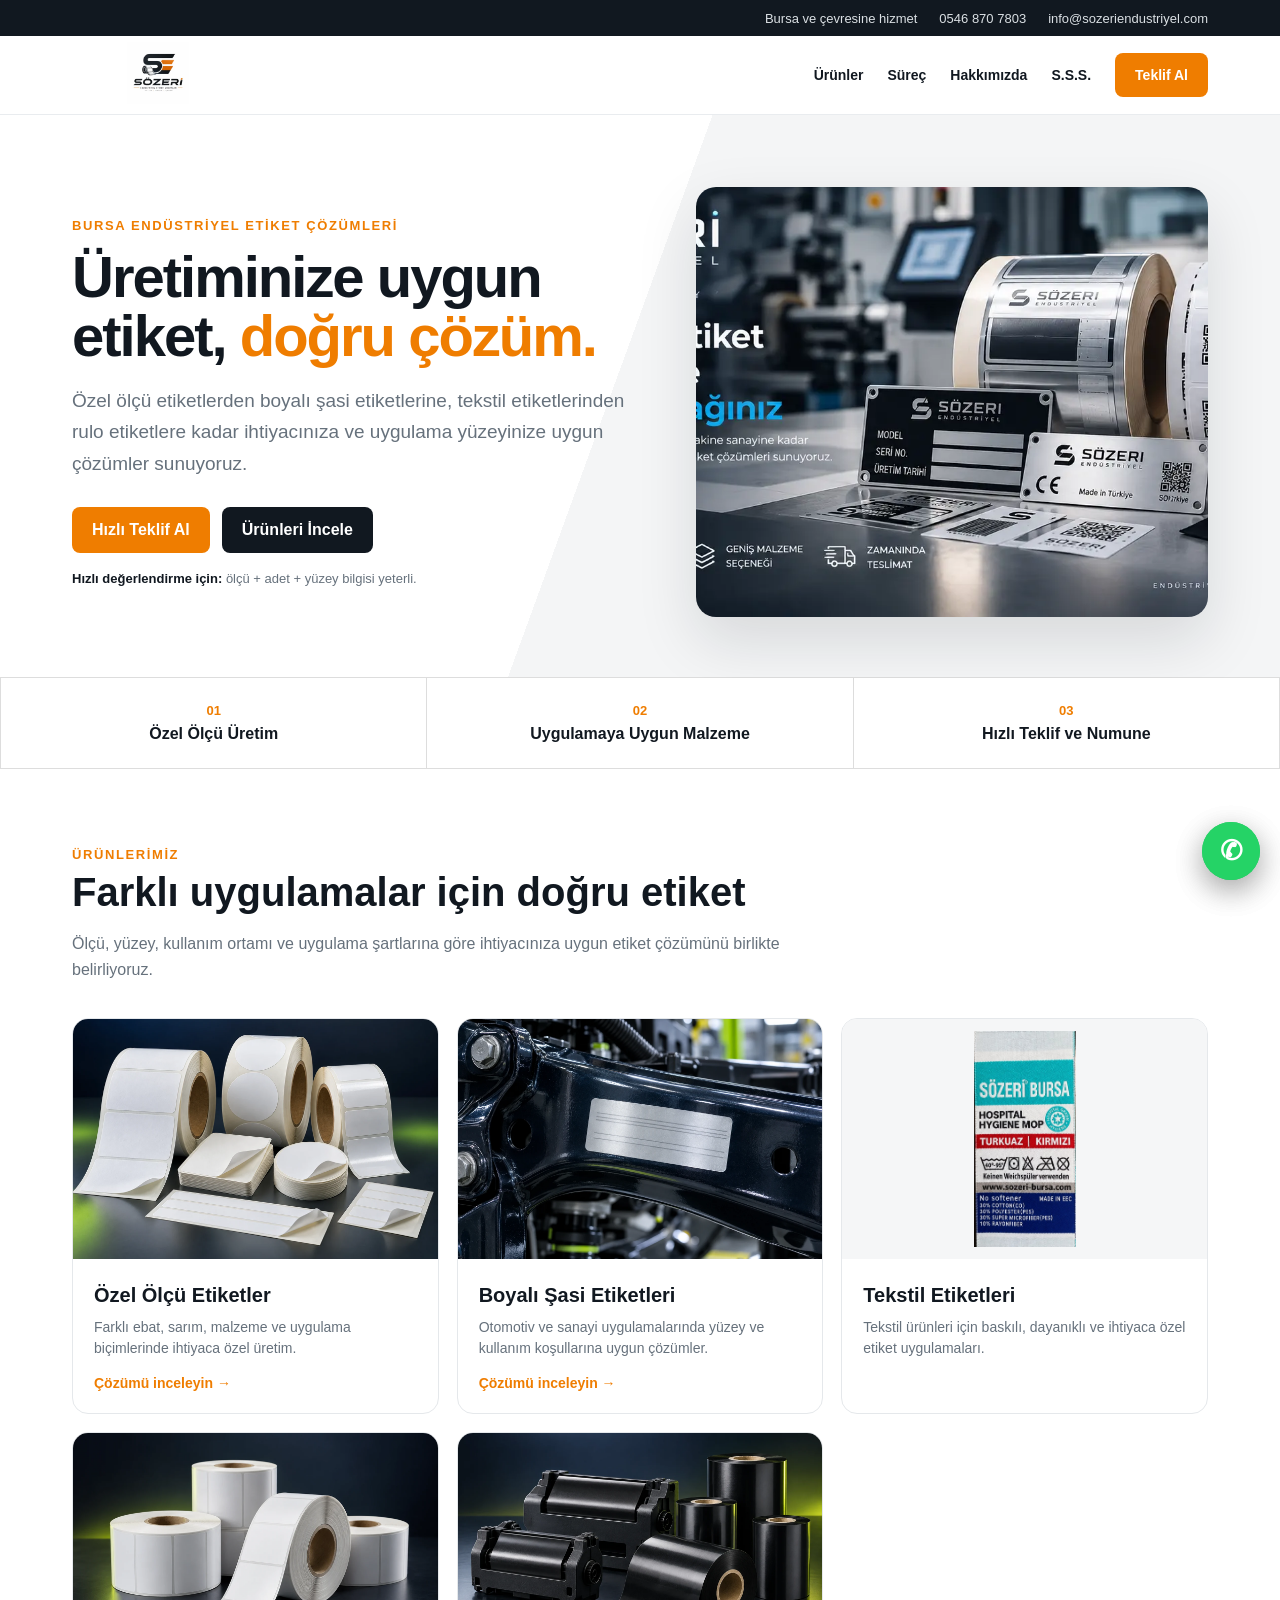
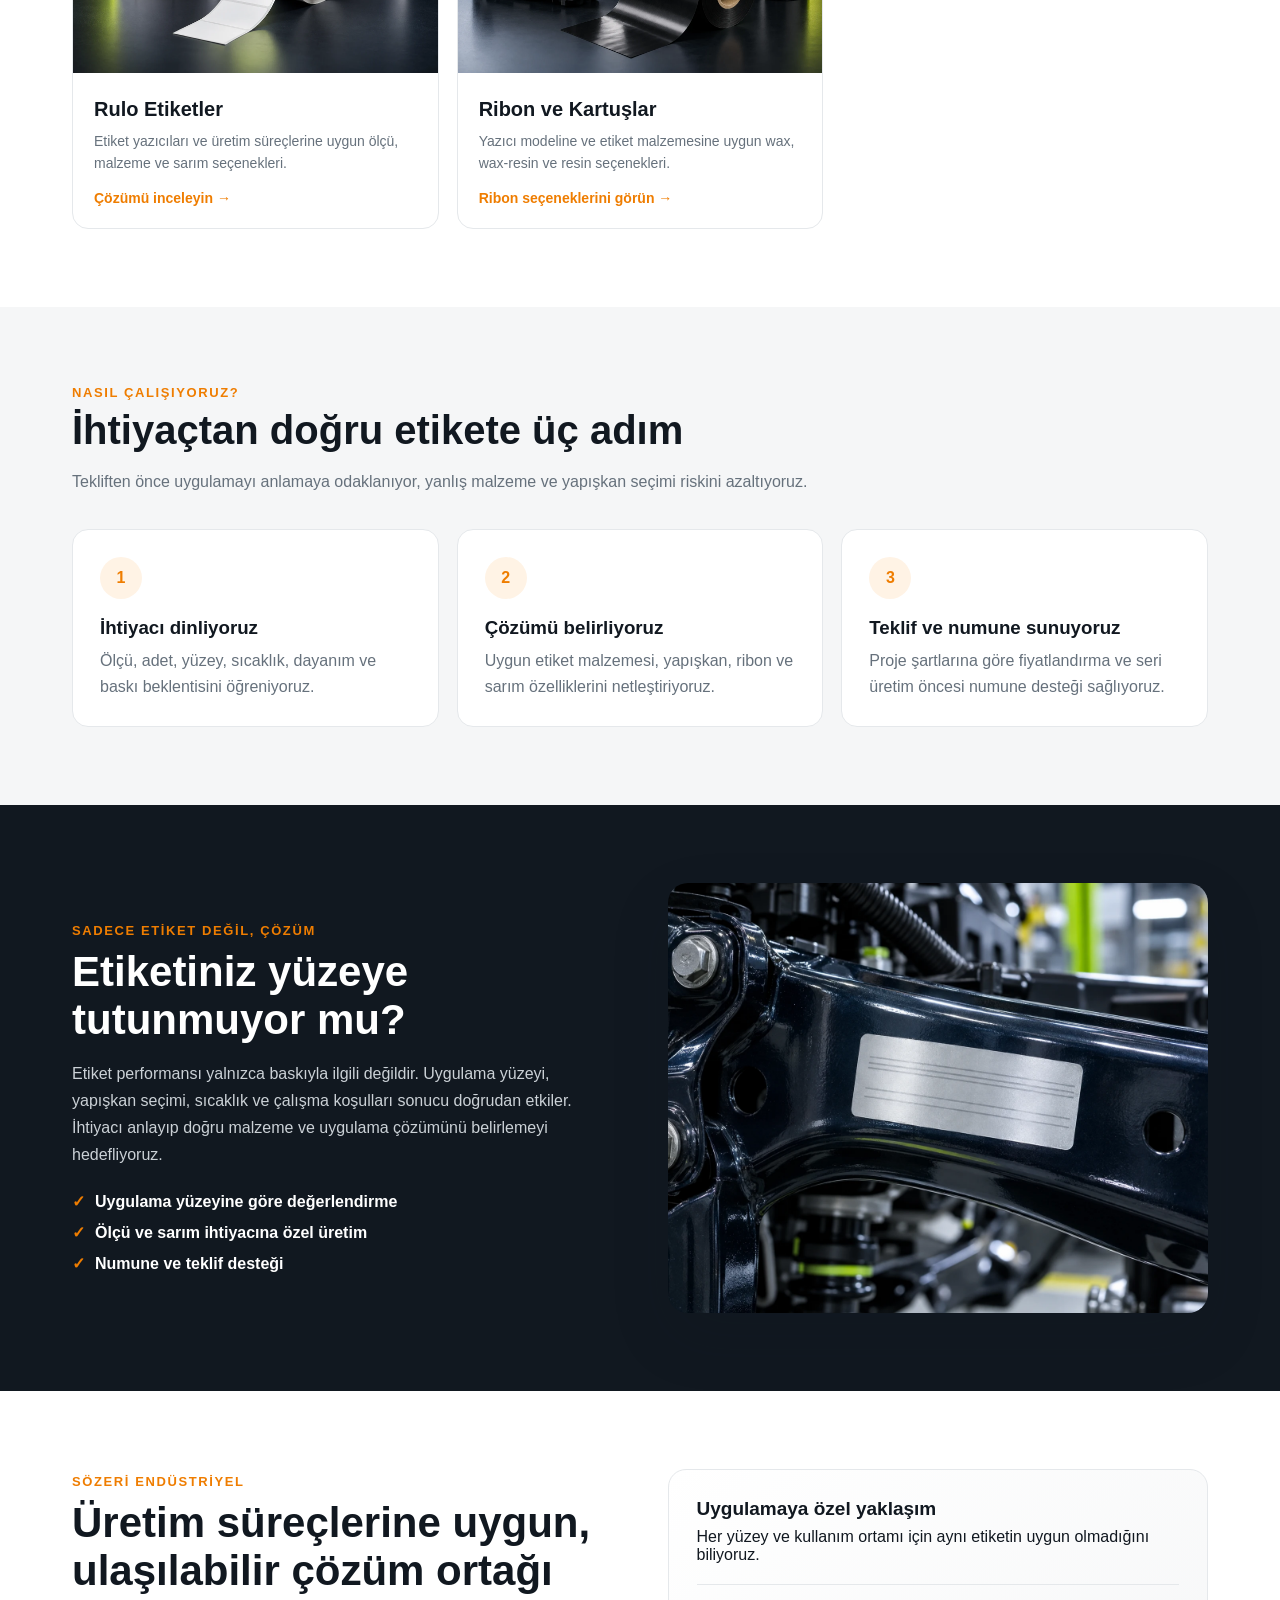
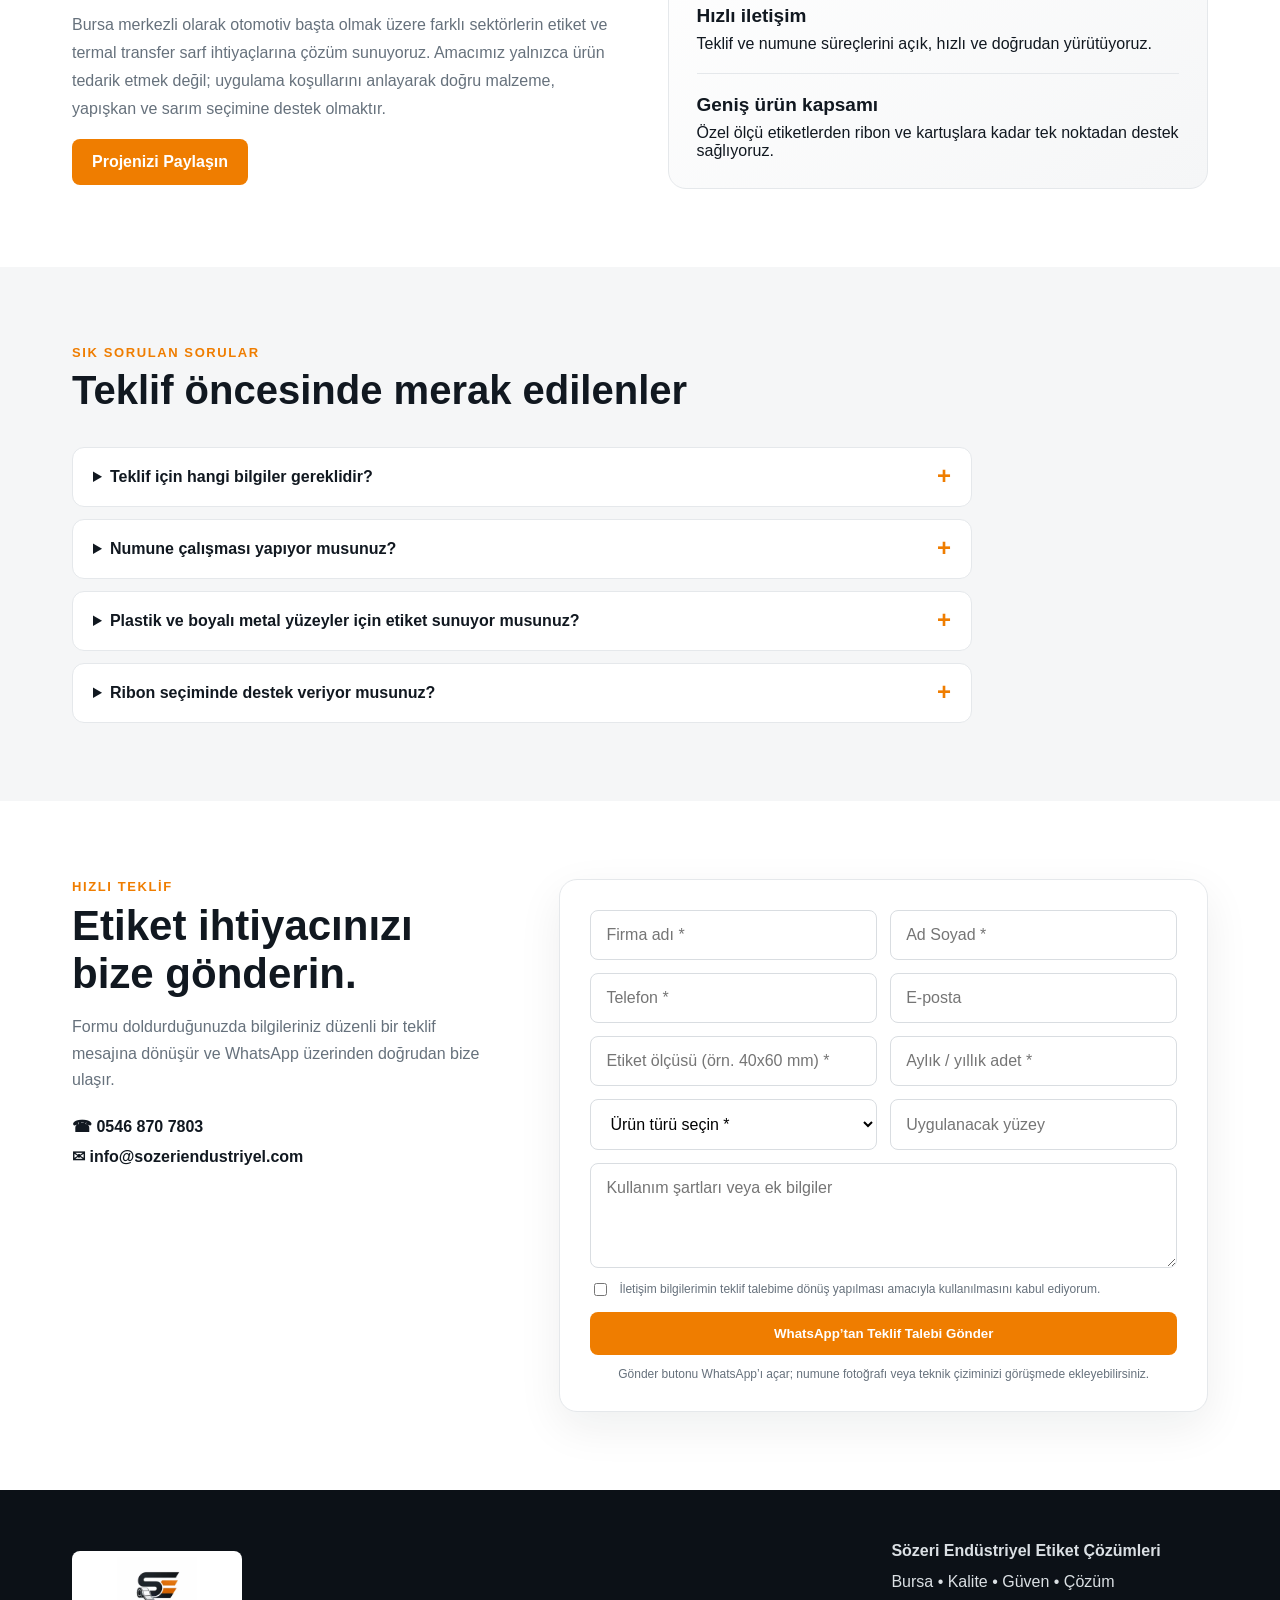
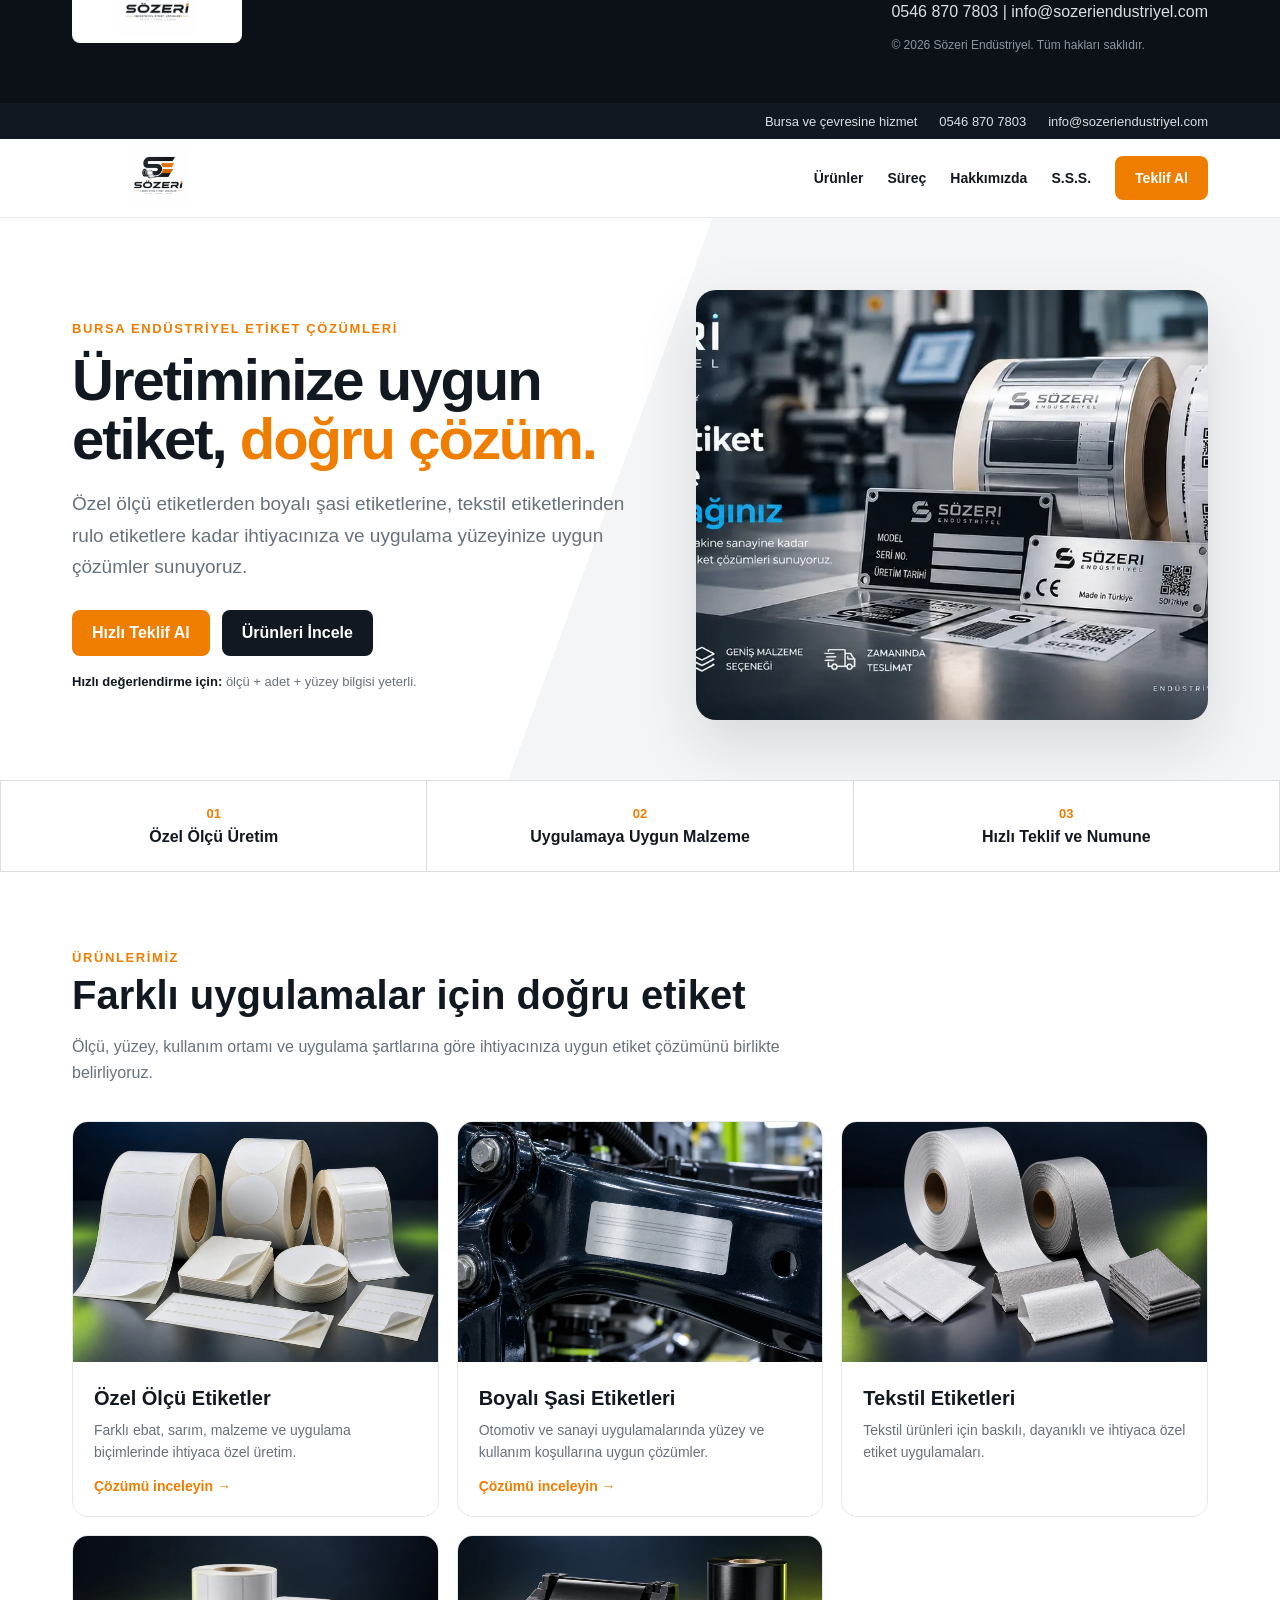
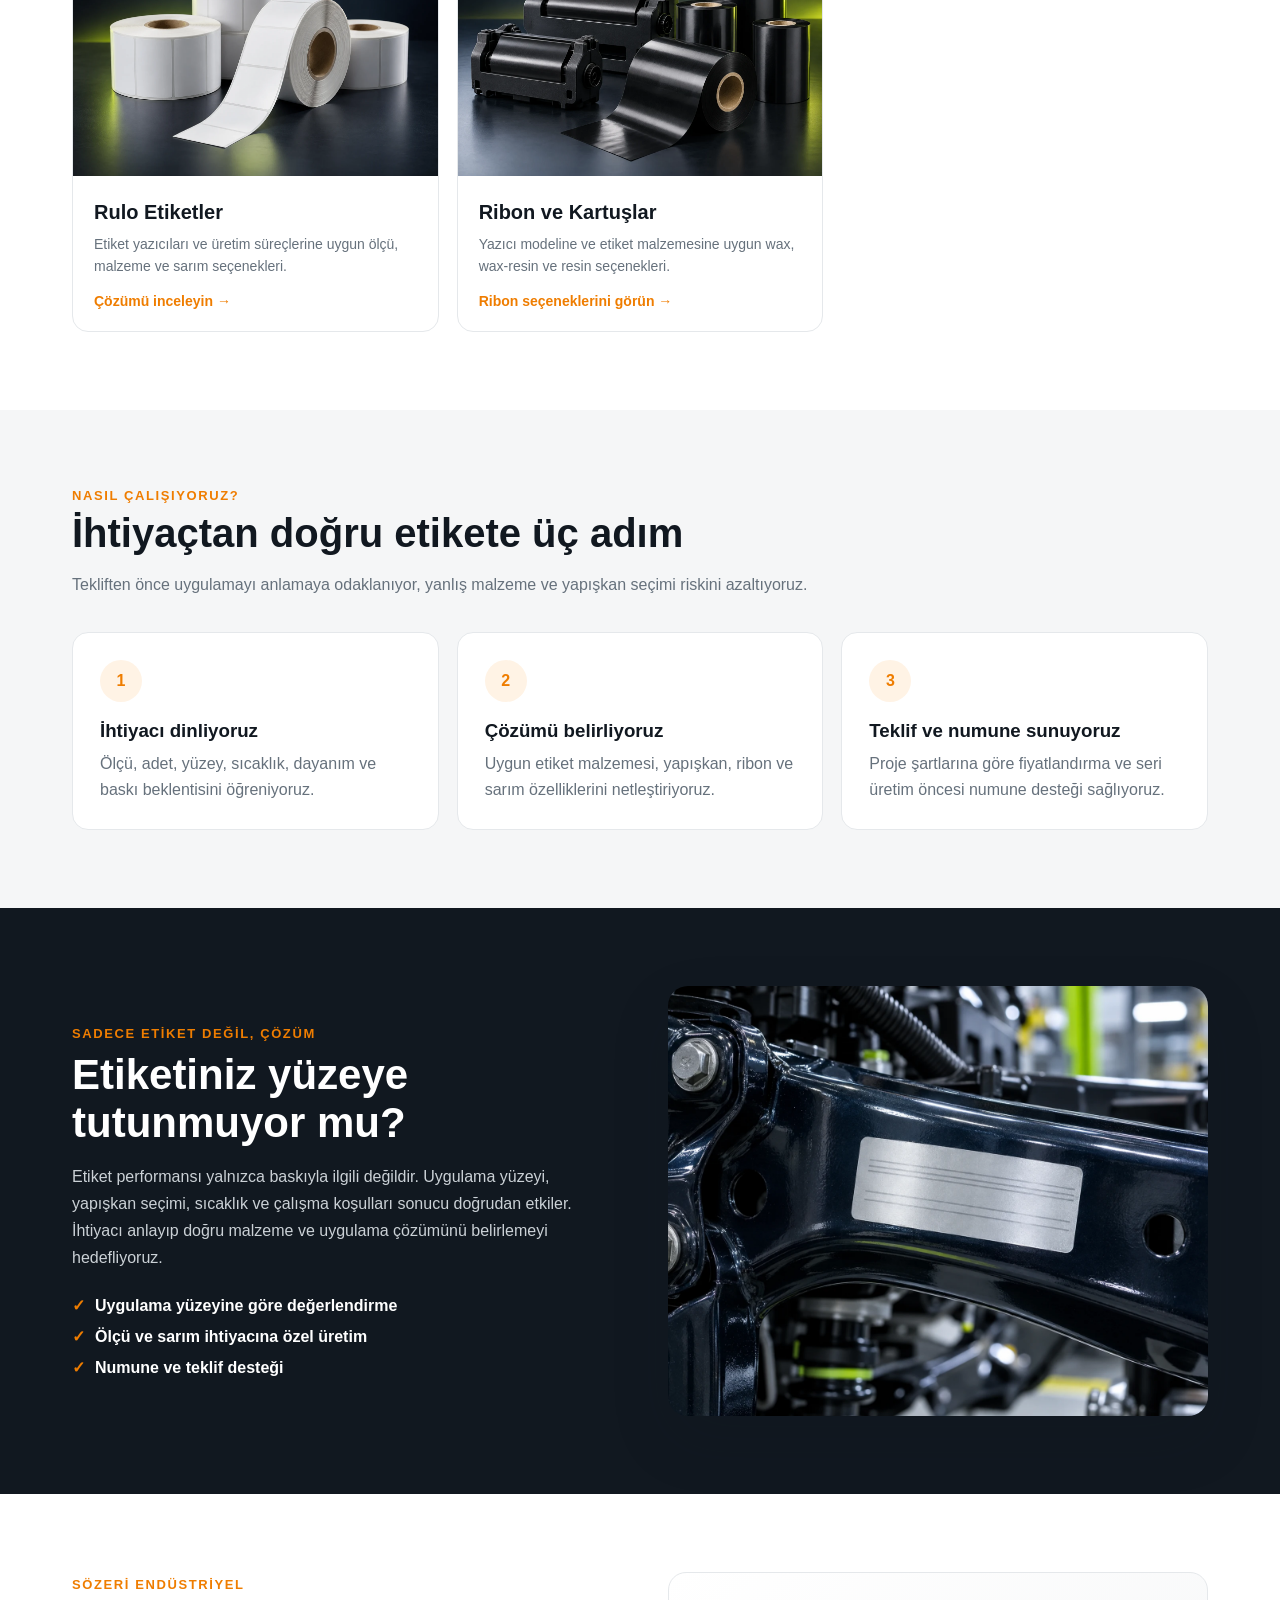
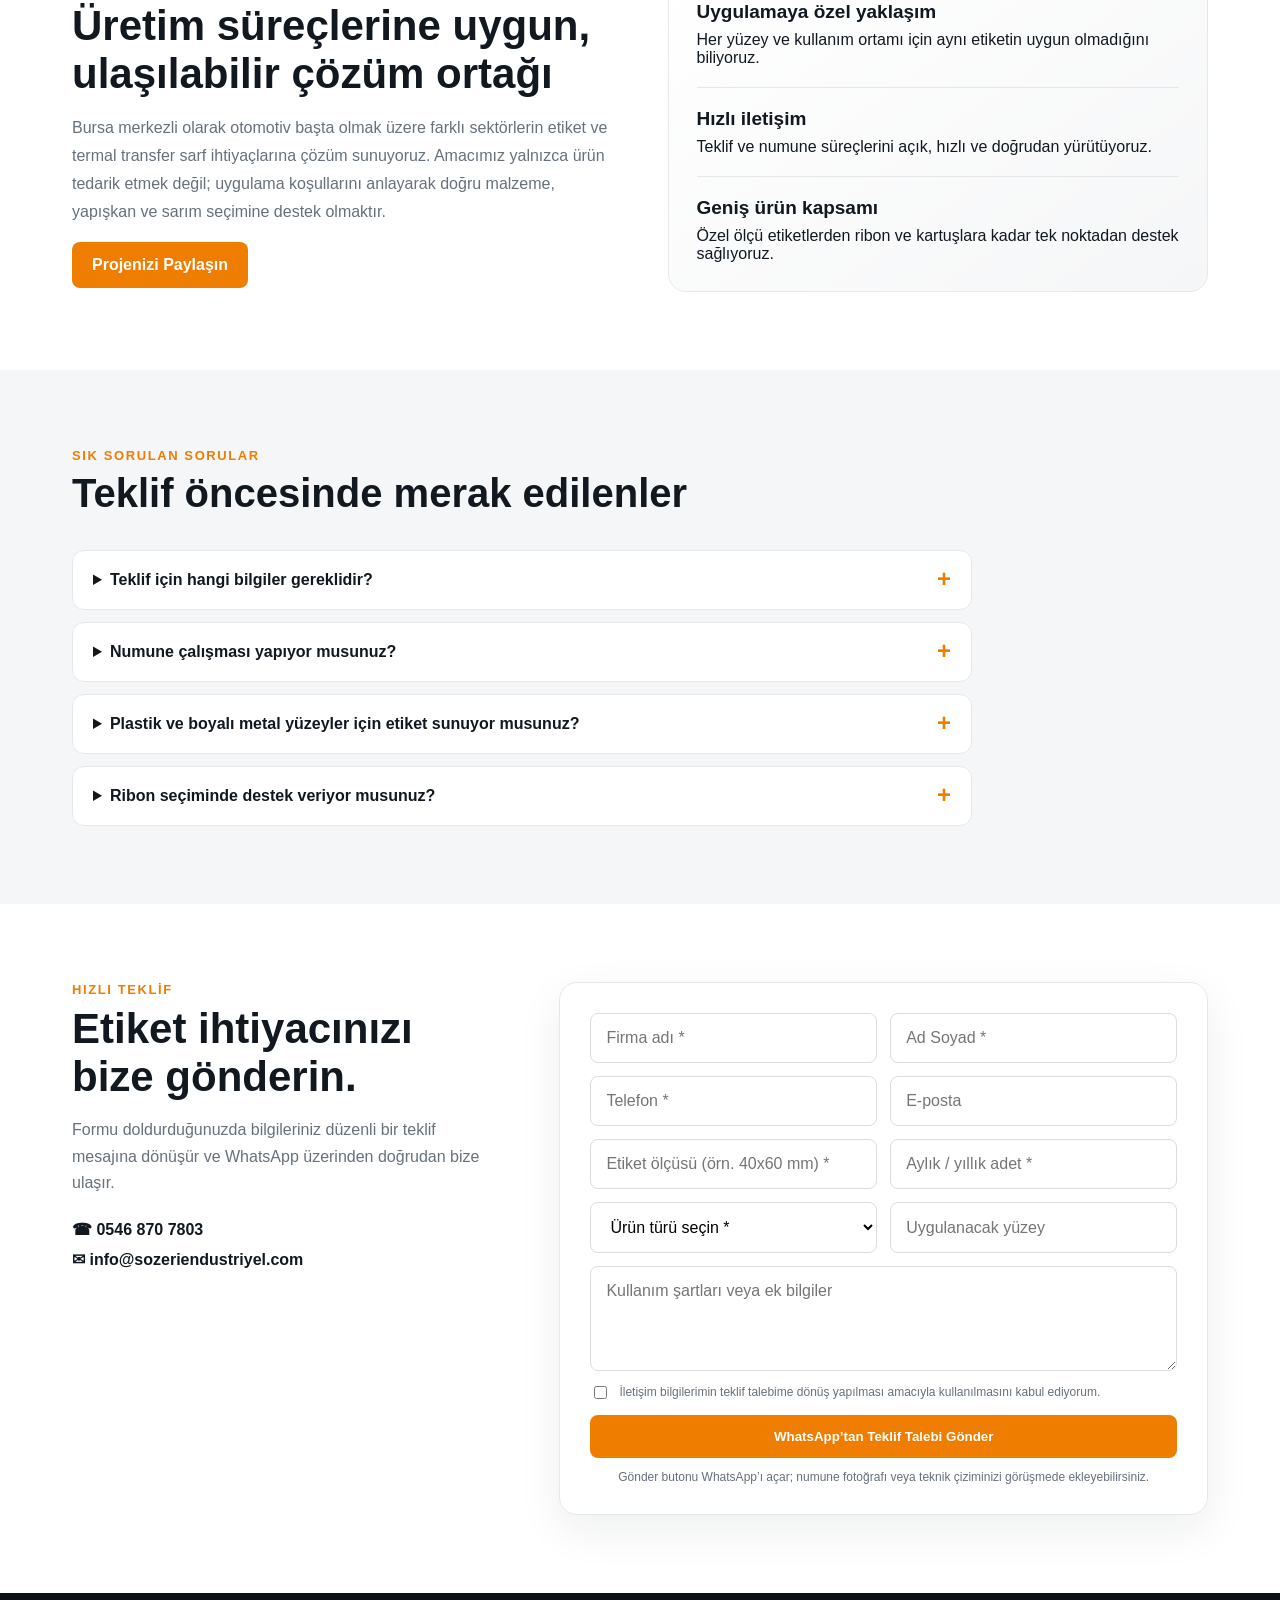
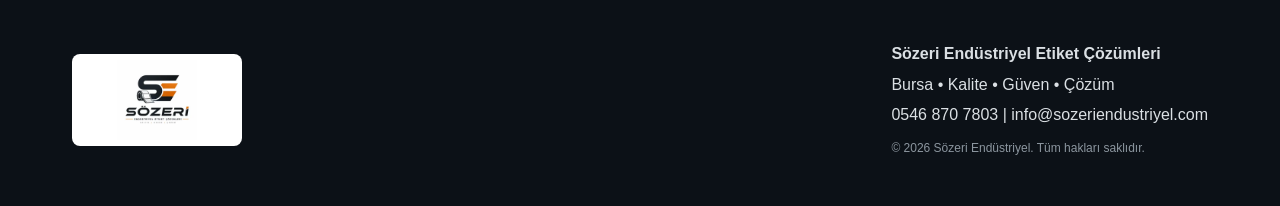
==== commit b2a83de4: "Tekstil ürün kartına Sözeri Bursa görselini ekle" ====
--- a/index.html
+++ b/index.html
@@ -1,6 +1,31 @@
 <!doctype html>
 <html lang="tr">
 <head>
+  <!-- Google tag (gtag.js) -->
+<script async src="https://www.googletagmanager.com/gtag/js?id="G-BDXB58XB6K"</script>
+<script>
+  window.dataLayer = window.dataLayer || [];
+  function gtag(){dataLayer.push(arguments);}
+  gtag('js', new Date());
+  gtag('config', 'G-BDXB58XB6K');
+</script>
+  <meta charset="utf-8">
+  <meta name="viewport" content="width=device-width,initial-scale=1">
+  <title>Endüstriyel Etiket Çözümleri Bursa | Sözeri Endüstriyel</title>
+  <meta name="description" content="Bursa'da özel ölçü, otomotiv şasi, termal, tekstil ve rulo etiket çözümleri ile ribon ve kartuş tedariği. Hızlı teklif ve numune desteği.">
+  <meta name="robots" content="index,follow,max-image-preview:large">
+  <meta name="theme-color" content="#111820">
+<!doctype html>
+<html lang="tr">
+<head>
+  <!-- Google tag (gtag.js) -->
+<script async src="https://www.googletagmanager.com/gtag/js?id="G-BDXB58XB6K"</script>
+<script>
+  window.dataLayer = window.dataLayer || [];
+  function gtag(){dataLayer.push(arguments);}
+  gtag('js', new Date());
+  gtag('config', 'G-BDXB58XB6K');
+</script>
   <meta charset="utf-8">
   <meta name="viewport" content="width=device-width,initial-scale=1">
   <title>Endüstriyel Etiket Çözümleri Bursa | Sözeri Endüstriyel</title>
@@ -8,6 +33,63 @@
   <meta name="robots" content="index,follow,max-image-preview:large">
   <meta name="theme-color" content="#111820">
   <link rel="canonical" href="https://www.sozeriendustriyel.com/">
+  <link rel="icon" type="image/webp" href="assets/logo.webp">
+  <link rel="preload" as="image" href="assets/hero.webp" type="image/webp">
+  <meta property="og:type" content="website"><meta property="og:locale" content="tr_TR">
+  <meta property="og:site_name" content="Sözeri Endüstriyel">
+  <meta property="og:title" content="Endüstriyel Etiket Çözümleri | Sözeri Endüstriyel">
+  <meta property="og:description" content="Uygulama yüzeyine, ölçüye ve çalışma koşullarına uygun endüstriyel etiket çözümleri.">
+  <meta property="og:url" content="https://www.sozeriendustriyel.com/">
+  <meta property="og:image" content="https://www.sozeriendustriyel.com/assets/hero.webp">
+  <meta name="twitter:card" content="summary_large_image">
+  <script type="application/ld+json">
+  {"@context":"https://schema.org","@type":"Organization","name":"Sözeri Endüstriyel","url":"https://www.sozeriendustriyel.com/","logo":"https://www.sozeriendustriyel.com/assets/logo.webp","email":"info@sozeriendustriyel.com","telephone":"+90 546 870 7803","areaServed":{"@type":"AdministrativeArea","name":"Bursa"},"description":"Otomotiv ve farklı sektörler için özel ölçü, şasi, termal, tekstil ve rulo etiket çözümleri ile ribon tedariği.","contactPoint":{"@type":"ContactPoint","telephone":"+90 546 870 7803","contactType":"sales","availableLanguage":"Turkish"}}
+  </script>
+  <script type="application/ld+json">
+  {"@context":"https://schema.org","@type":"FAQPage","mainEntity":[{"@type":"Question","name":"Teklif için hangi bilgiler gereklidir?","acceptedAnswer":{"@type":"Answer","text":"Etiket ölçüsü, tahmini adet, uygulanacak yüzey ve kullanım şartları teklif hazırlamak için yeterli bir başlangıçtır. Varsa numune veya teknik çizim değerlendirmeyi hızlandırır."}},{"@type":"Question","name":"Numune çalışması yapıyor musunuz?","acceptedAnswer":{"@type":"Answer","text":"Uygulama ve proje şartlarına göre seri üretim öncesinde numune ve yüzey uygunluk değerlendirmesi yapılabilir."}},{"@type":"Question","name":"Plastik ve boyalı metal yüzeyler için etiket sunuyor musunuz?","acceptedAnswer":{"@type":"Answer","text":"Yüzey enerjisi, pürüzlülük, sıcaklık ve kullanım ortamı dikkate alınarak uygun malzeme ve yapışkan seçeneği belirlenir."}},{"@type":"Question","name":"Ribon seçiminde destek veriyor musunuz?","acceptedAnswer":{"@type":"Answer","text":"Yazıcı modeli, etiket malzemesi ve baskı dayanımı beklentisine göre wax, wax-resin veya resin ribon seçenekleri değerlendirilir."}}]}
+  </script>
+  <style>
+    :root{--ink:#111820;--orange:#ef7d00;--muted:#66717c;--soft:#f5f6f7;--line:#e5e8eb}*{box-sizing:border-box}html{scroll-behavior:smooth;scroll-padding-top:105px}body{margin:0;font-family:Arial,Helvetica,sans-serif;color:var(--ink);background:#fff}a{text-decoration:none;color:inherit}.wrap{max-width:1180px;margin:auto;padding:0 22px}
+    .topbar{background:var(--ink);color:#dbe0e4;font-size:13px}.topbar .wrap{min-height:36px;display:flex;justify-content:flex-end;align-items:center;gap:22px}.topbar a:hover{color:#fff}header{position:sticky;top:0;z-index:20;background:#fffffff2;border-bottom:1px solid #e9ecef;backdrop-filter:blur(10px)}nav{height:78px;display:flex;align-items:center;gap:28px}.logo{width:172px;height:62px;object-fit:contain}.links{margin-left:auto;display:flex;gap:24px;align-items:center;font-size:14px;font-weight:700}.btn{display:inline-flex;align-items:center;justify-content:center;background:var(--orange);color:#fff;padding:14px 20px;border:0;border-radius:8px;font-weight:800;cursor:pointer}.btn:hover{filter:brightness(.94)}.btn.dark{background:var(--ink)}
+    .hero{padding:72px 0 60px;background:linear-gradient(110deg,#fff 48%,#f4f5f6 48%)}.heroGrid{display:grid;grid-template-columns:1.05fr .95fr;gap:58px;align-items:center}.eyebrow{color:var(--orange);font-weight:900;letter-spacing:1.6px;font-size:13px}.hero h1{font-size:58px;line-height:1.02;margin:14px 0 20px;letter-spacing:-2px}.hero p{font-size:19px;line-height:1.65;color:var(--muted);max-width:650px}.actions{display:flex;gap:12px;margin-top:28px}.heroImg{width:100%;height:430px;object-fit:cover;border-radius:20px;box-shadow:0 24px 60px #10182020}.micro{margin-top:18px;color:var(--muted);font-size:13px}.micro b{color:var(--ink)}
+    .trust{display:grid;grid-template-columns:repeat(3,1fr);gap:1px;background:#ddd;border:1px solid #ddd}.trust div{background:#fff;padding:25px;text-align:center;font-weight:800}.trust span{display:block;color:var(--orange);font-size:13px;margin-bottom:7px}section{padding:78px 0}.sectionHead{max-width:760px;margin-bottom:34px}.sectionHead h2{font-size:40px;margin:8px 0 10px}.sectionHead p{color:var(--muted);line-height:1.65}.orange{color:var(--orange)}
+    .cards{display:grid;grid-template-columns:repeat(3,minmax(0,1fr));gap:18px}.card{border:1px solid var(--line);border-radius:16px;overflow:hidden;background:#fff;transition:transform .2s,box-shadow .2s}.card:hover{transform:translateY(-3px);box-shadow:0 15px 35px #11182012}.card img{width:100%;height:240px;object-fit:cover}.card img.textilePhoto{object-fit:contain;background:#f5f6f7;padding:12px}.cardText{padding:21px}.card h3{margin:0 0 10px;font-size:20px}.card p{margin:0;color:var(--muted);line-height:1.55;font-size:14px}.cardLink{display:inline-flex;margin-top:15px;color:var(--orange);font-size:14px;font-weight:900}.cardLink:hover{text-decoration:underline}
+    .process{background:var(--soft)}.steps{display:grid;grid-template-columns:repeat(3,1fr);gap:18px}.step{background:#fff;border:1px solid var(--line);border-radius:16px;padding:27px}.stepNo{width:42px;height:42px;border-radius:50%;display:grid;place-items:center;background:#fff3e5;color:var(--orange);font-weight:900}.step h3{margin:18px 0 9px}.step p{margin:0;color:var(--muted);line-height:1.6}
+    .problem{background:var(--ink);color:#fff}.problemGrid,.aboutGrid{display:grid;grid-template-columns:1fr 1fr;gap:55px;align-items:center}.problem h2,.about h2{font-size:42px;margin:10px 0 15px}.problem p{color:#cbd1d6;line-height:1.7}.ticks{display:grid;gap:12px;margin-top:24px}.ticks b:before{content:'✓';color:var(--orange);margin-right:10px}.about p{color:var(--muted);line-height:1.75}.aboutPanel{border:1px solid var(--line);border-radius:18px;padding:28px;background:linear-gradient(145deg,#fff,#f5f6f7)}.aboutPanel strong{display:block;font-size:19px;margin-bottom:8px}.aboutPanel div+div{border-top:1px solid var(--line);margin-top:20px;padding-top:20px}
+    .faq{background:var(--soft)}.faqList{display:grid;gap:12px;max-width:900px}.faq details{background:#fff;border:1px solid var(--line);border-radius:12px;padding:0 20px}.faq summary{cursor:pointer;font-weight:800;padding:20px 34px 20px 0;position:relative}.faq summary:after{content:'+';position:absolute;right:0;color:var(--orange);font-size:24px;top:14px}.faq details[open] summary:after{content:'−'}.faq details p{color:var(--muted);line-height:1.65;margin:0 0 20px}
+    .quoteBox{display:grid;grid-template-columns:.8fr 1.2fr;gap:55px;align-items:start}.quote h2{font-size:42px;margin:8px 0}.quoteCopy p{color:var(--muted);line-height:1.65}.contactLinks{display:grid;gap:11px;margin-top:24px}.contactLinks a{font-weight:800}.contactLinks a:hover{color:var(--orange)}.form{background:#fff;border:1px solid var(--line);border-radius:18px;padding:30px;box-shadow:0 15px 45px #11182012}.fields{display:grid;grid-template-columns:1fr 1fr;gap:13px}.fields input,.fields textarea,.fields select{width:100%;padding:15px;border:1px solid #d9dde1;border-radius:8px;font:inherit;background:#fff}.fields input:focus,.fields textarea:focus,.fields select:focus{outline:2px solid #ef7d0033;border-color:var(--orange)}.fields textarea{grid-column:1/-1;min-height:105px;resize:vertical}.full{grid-column:1/-1}.consent{display:flex;align-items:flex-start;gap:9px;color:var(--muted);font-size:12px;line-height:1.45}.consent input{width:auto;margin-top:2px}.formNote{margin:12px 0 0;color:var(--muted);font-size:12px;text-align:center}
+    footer{background:#0c1117;color:#dbe0e4;padding:46px 0}.foot{display:flex;justify-content:space-between;gap:35px;align-items:center}.foot img{width:170px;height:92px;object-fit:contain;background:#fff;border-radius:8px;padding:6px}.contact{line-height:1.9}.contact a:hover{color:#fff}.copyright{color:#8c969f;font-size:12px;margin-top:7px}.waFloat{position:fixed;right:20px;bottom:20px;z-index:25;width:58px;height:58px;border-radius:50%;display:grid;place-items:center;background:#25d366;color:#fff;box-shadow:0 10px 30px #0003;font-size:27px;font-weight:900}.waFloat:hover{transform:scale(1.05)}
+    @media(max-width:800px){html{scroll-padding-top:82px}.topbar{display:none}nav{height:72px}.links a:not(.btn){display:none}.logo{width:145px;height:56px}.hero{padding:45px 0;background:#fff}.heroGrid,.problemGrid,.aboutGrid,.quoteBox{grid-template-columns:1fr}.hero h1{font-size:42px}.heroImg{height:320px}.cards{grid-template-columns:repeat(2,minmax(0,1fr))}.steps{grid-template-columns:1fr}.trust{grid-template-columns:1fr}.fields{grid-template-columns:1fr}.fields textarea,.full{grid-column:auto}.foot{align-items:flex-start;flex-direction:column}}@media(max-width:520px){.cards{grid-template-columns:1fr}.actions{flex-direction:column}.btn{text-align:center}.sectionHead h2,.problem h2,.about h2,.quote h2{font-size:34px}.hero h1{font-size:39px}.heroImg{height:260px}.form{padding:20px}.waFloat{width:54px;height:54px;right:15px;bottom:15px}}
+  </style>
+</head>
+<body>
+  <div class="topbar"><div class="wrap"><span>Bursa ve çevresine hizmet</span><a href="tel:+905468707803">0546 870 7803</a><a href="mailto:info@sozeriendustriyel.com">info@sozeriendustriyel.com</a></div></div>
+  <header><div class="wrap"><nav><a href="#anasayfa" aria-label="Sözeri Endüstriyel ana sayfa"><img class="logo" src="assets/logo.webp" alt="Sözeri Endüstriyel" width="420" height="420"></a><div class="links"><a href="#urunler">Ürünler</a><a href="#surec">Süreç</a><a href="#hakkimizda">Hakkımızda</a><a href="#sss">S.S.S.</a><a class="btn" href="#teklif">Teklif Al</a></div></nav></div></header>
+  <main>
+    <section class="hero" id="anasayfa"><div class="wrap heroGrid"><div><div class="eyebrow">BURSA ENDÜSTRİYEL ETİKET ÇÖZÜMLERİ</div><h1>Üretiminize uygun etiket, <span class="orange">doğru çözüm.</span></h1><p>Özel ölçü etiketlerden boyalı şasi etiketlerine, tekstil etiketlerinden rulo etiketlere kadar ihtiyacınıza ve uygulama yüzeyinize uygun çözümler sunuyoruz.</p><div class="actions"><a class="btn" href="#teklif">Hızlı Teklif Al</a><a class="btn dark" href="#urunler">Ürünleri İncele</a></div><div class="micro"><b>Hızlı değerlendirme için:</b> ölçü + adet + yüzey bilgisi yeterli.</div></div><img class="heroImg" src="assets/hero.webp" alt="Sözeri Endüstriyel rulo etiket, ribon ve teknik etiket çözümleri" width="1600" height="640"></div></section>
+    <div class="trust"><div><span>01</span>Özel Ölçü Üretim</div><div><span>02</span>Uygulamaya Uygun Malzeme</div><div><span>03</span>Hızlı Teklif ve Numune</div></div>
+    <section id="urunler"><div class="wrap"><div class="sectionHead"><div class="eyebrow">ÜRÜNLERİMİZ</div><h2>Farklı uygulamalar için doğru etiket</h2><p>Ölçü, yüzey, kullanım ortamı ve uygulama şartlarına göre ihtiyacınıza uygun etiket çözümünü birlikte belirliyoruz.</p></div><div class="cards">
+      <article class="card"><img src="assets/ozel-olcu.webp" alt="Özel ölçü yapışkan etiket numuneleri" loading="lazy"><div class="cardText"><h3>Özel Ölçü Etiketler</h3><p>Farklı ebat, sarım, malzeme ve uygulama biçimlerinde ihtiyaca özel üretim.</p><a class="cardLink" href="ozel-olcu-yapiskanli-etiketler.html">Çözümü inceleyin →</a></div></article>
+      <article class="card"><img src="assets/sasi-etiket.webp" alt="Otomotiv şasisinde teknik etiket uygulaması" loading="lazy"><div class="cardText"><h3>Boyalı Şasi Etiketleri</h3><p>Otomotiv ve sanayi uygulamalarında yüzey ve kullanım koşullarına uygun çözümler.</p><a class="cardLink" href="otomotiv-sasi-etiketleri.html">Çözümü inceleyin →</a></div></article>
+      <article class="card"><img class="textilePhoto" src="assets/sozeri-bursa-tekstil-etiketi.jpeg" alt="Sözeri Bursa baskılı dokuma tekstil etiketi ürün örneği" loading="lazy" width="458" height="972"><div class="cardText"><h3>Tekstil Etiketleri</h3><p>Tekstil ürünleri için baskılı, dayanıklı ve ihtiyaca özel etiket uygulamaları.</p></div></article>
+      <article class="card"><img src="assets/termal-etiket.webp" alt="Termal etiket ruloları" loading="lazy"><div class="cardText"><h3>Rulo Etiketler</h3><p>Etiket yazıcıları ve üretim süreçlerine uygun ölçü, malzeme ve sarım seçenekleri.</p><a class="cardLink" href="termal-etiket-ribon.html">Çözümü inceleyin →</a></div></article>
+      <article class="card"><img src="assets/ribon.webp" alt="Termal transfer ribon ruloları ve kartuşları" loading="lazy"><div class="cardText"><h3>Ribon ve Kartuşlar</h3><p>Yazıcı modeline ve etiket malzemesine uygun wax, wax-resin ve resin seçenekleri.</p><a class="cardLink" href="termal-etiket-ribon.html#ribon">Ribon seçeneklerini görün →</a></div></article>
+    </div></div></section>
+    <section class="process" id="surec"><div class="wrap"><div class="sectionHead"><div class="eyebrow">NASIL ÇALIŞIYORUZ?</div><h2>İhtiyaçtan doğru etikete üç adım</h2><p>Tekliften önce uygulamayı anlamaya odaklanıyor, yanlış malzeme ve yapışkan seçimi riskini azaltıyoruz.</p></div><div class="steps"><div class="step"><div class="stepNo">1</div><h3>İhtiyacı dinliyoruz</h3><p>Ölçü, adet, yüzey, sıcaklık, dayanım ve baskı beklentisini öğreniyoruz.</p></div><div class="step"><div class="stepNo">2</div><h3>Çözümü belirliyoruz</h3><p>Uygun etiket malzemesi, yapışkan, ribon ve sarım özelliklerini netleştiriyoruz.</p></div><div class="step"><div class="stepNo">3</div><h3>Teklif ve numune sunuyoruz</h3><p>Proje şartlarına göre fiyatlandırma ve seri üretim öncesi numune desteği sağlıyoruz.</p></div></div></div></section>
+    <section class="problem" id="cozum"><div class="wrap problemGrid"><div><div class="eyebrow">SADECE ETİKET DEĞİL, ÇÖZÜM</div><h2>Etiketiniz yüzeye tutunmuyor mu?</h2><p>Etiket performansı yalnızca baskıyla ilgili değildir. Uygulama yüzeyi, yapışkan seçimi, sıcaklık ve çalışma koşulları sonucu doğrudan etkiler. İhtiyacı anlayıp doğru malzeme ve uygulama çözümünü belirlemeyi hedefliyoruz.</p><div class="ticks"><b>Uygulama yüzeyine göre değerlendirme</b><b>Ölçü ve sarım ihtiyacına özel üretim</b><b>Numune ve teklif desteği</b></div></div><img class="heroImg" src="assets/sasi-etiket.webp" alt="Boyalı otomotiv şasisinde dayanıklı etiket uygulaması" loading="lazy"></div></section>
+    <section class="about" id="hakkimizda"><div class="wrap aboutGrid"><div><div class="eyebrow">SÖZERİ ENDÜSTRİYEL</div><h2>Üretim süreçlerine uygun, ulaşılabilir çözüm ortağı</h2><p>Bursa merkezli olarak otomotiv başta olmak üzere farklı sektörlerin etiket ve termal transfer sarf ihtiyaçlarına çözüm sunuyoruz. Amacımız yalnızca ürün tedarik etmek değil; uygulama koşullarını anlayarak doğru malzeme, yapışkan ve sarım seçimine destek olmaktır.</p><a class="btn" href="#teklif">Projenizi Paylaşın</a></div><div class="aboutPanel"><div><strong>Uygulamaya özel yaklaşım</strong><span>Her yüzey ve kullanım ortamı için aynı etiketin uygun olmadığını biliyoruz.</span></div><div><strong>Hızlı iletişim</strong><span>Teklif ve numune süreçlerini açık, hızlı ve doğrudan yürütüyoruz.</span></div><div><strong>Geniş ürün kapsamı</strong><span>Özel ölçü etiketlerden ribon ve kartuşlara kadar tek noktadan destek sağlıyoruz.</span></div></div></div></section>
+    <section class="faq" id="sss"><div class="wrap"><div class="sectionHead"><div class="eyebrow">SIK SORULAN SORULAR</div><h2>Teklif öncesinde merak edilenler</h2></div><div class="faqList"><details><summary>Teklif için hangi bilgiler gereklidir?</summary><p>Etiket ölçüsü, tahmini adet, uygulanacak yüzey ve kullanım şartları yeterli bir başlangıçtır. Varsa mevcut numune veya teknik çizim değerlendirmeyi hızlandırır.</p></details><details><summary>Numune çalışması yapıyor musunuz?</summary><p>Uygulama ve proje şartlarına göre seri üretim öncesinde numune ve yüzey uygunluk değerlendirmesi yapılabilir.</p></details><details><summary>Plastik ve boyalı metal yüzeyler için etiket sunuyor musunuz?</summary><p>Yüzey enerjisi, pürüzlülük, sıcaklık ve kullanım ortamı dikkate alınarak uygun malzeme ve yapışkan seçeneği belirlenir.</p></details><details><summary>Ribon seçiminde destek veriyor musunuz?</summary><p>Yazıcı modeli, etiket malzemesi ve baskı dayanımı beklentisine göre wax, wax-resin veya resin ribon seçenekleri değerlendirilir.</p></details></div></div></section>
+    <section class="quote" id="teklif"><div class="wrap quoteBox"><div class="quoteCopy"><div class="eyebrow">HIZLI TEKLİF</div><h2>Etiket ihtiyacınızı bize gönderin.</h2><p>Formu doldurduğunuzda bilgileriniz düzenli bir teklif mesajına dönüşür ve WhatsApp üzerinden doğrudan bize ulaşır.</p><div class="contactLinks"><a href="tel:+905468707803">☎ 0546 870 7803</a><a href="mailto:info@sozeriendustriyel.com">✉ info@sozeriendustriyel.com</a></div></div>
+      <form class="form" id="quoteForm"><div class="fields"><input id="firma" placeholder="Firma adı *" required><input id="ad" placeholder="Ad Soyad *" required><input id="telefon" type="tel" placeholder="Telefon *" required><input id="email" type="email" placeholder="E-posta"><input id="olcu" placeholder="Etiket ölçüsü (örn. 40x60 mm) *" required><input id="adet" placeholder="Aylık / yıllık adet *" required><select id="urun" required><option value="">Ürün türü seçin *</option><option>Özel Ölçü Etiket</option><option>Boyalı Şasi Etiketi</option><option>Tekstil Etiketi</option><option>Rulo Etiket</option><option>Ribon ve Kartuş</option><option>Barkod / QR / İzlenebilirlik</option><option>Diğer</option></select><input id="yuzey" placeholder="Uygulanacak yüzey"><textarea id="not" placeholder="Kullanım şartları veya ek bilgiler"></textarea><label class="consent full"><input id="onay" type="checkbox" required><span>İletişim bilgilerimin teklif talebime dönüş yapılması amacıyla kullanılmasını kabul ediyorum.</span></label><button class="btn full" type="submit">WhatsApp’tan Teklif Talebi Gönder</button></div><p class="formNote">Gönder butonu WhatsApp’ı açar; numune fotoğrafı veya teknik çiziminizi görüşmede ekleyebilirsiniz.</p></form>
+    </div></section>
+  </main>
+  <footer id="iletisim"><div class="wrap foot"><img src="assets/logo.webp" alt="Sözeri Endüstriyel logosu" loading="lazy"><div class="contact"><b>Sözeri Endüstriyel Etiket Çözümleri</b><br>Bursa • Kalite • Güven • Çözüm<br><a href="tel:+905468707803">0546 870 7803</a> | <a href="mailto:info@sozeriendustriyel.com">info@sozeriendustriyel.com</a><div class="copyright">© 2026 Sözeri Endüstriyel. Tüm hakları saklıdır.</div></div></div></footer>
+  <a class="waFloat" href="https://wa.me/905468707803?text=Merhaba%20S%C3%B6zeri%20End%C3%BCstriyel%2C%20etiket%20ihtiyac%C4%B1m%20i%C3%A7in%20teklif%20almak%20istiyorum." target="_blank" rel="noopener" aria-label="WhatsApp üzerinden teklif alın">✆</a>
+  <script>
+    document.getElementById('quoteForm').addEventListener('submit',function(event){event.preventDefault();if(!this.reportValidity())return;const value=id=>document.getElementById(id).value.trim()||'-';const message=['Merhaba Sözeri Endüstriyel, teklif almak istiyorum.','','Firma: '+value('firma'),'Ad Soyad: '+value('ad'),'Telefon: '+value('telefon'),'E-posta: '+value('email'),'Ürün türü: '+value('urun'),'Etiket ölçüsü: '+value('olcu'),'Aylık / yıllık adet: '+value('adet'),'Uygulanacak yüzey: '+value('yuzey'),'Ek bilgiler: '+value('not')].join('\n');window.open('https://wa.me/905468707803?text='+encodeURIComponent(message),'_blank','noopener')});
+  </script>
+</body>
+</html>  <link rel="canonical" href="https://www.sozeriendustriyel.com/">
   <link rel="icon" type="image/webp" href="assets/logo.webp">
   <link rel="preload" as="image" href="assets/hero.webp" type="image/webp">
   <meta property="og:type" content="website"><meta property="og:locale" content="tr_TR">
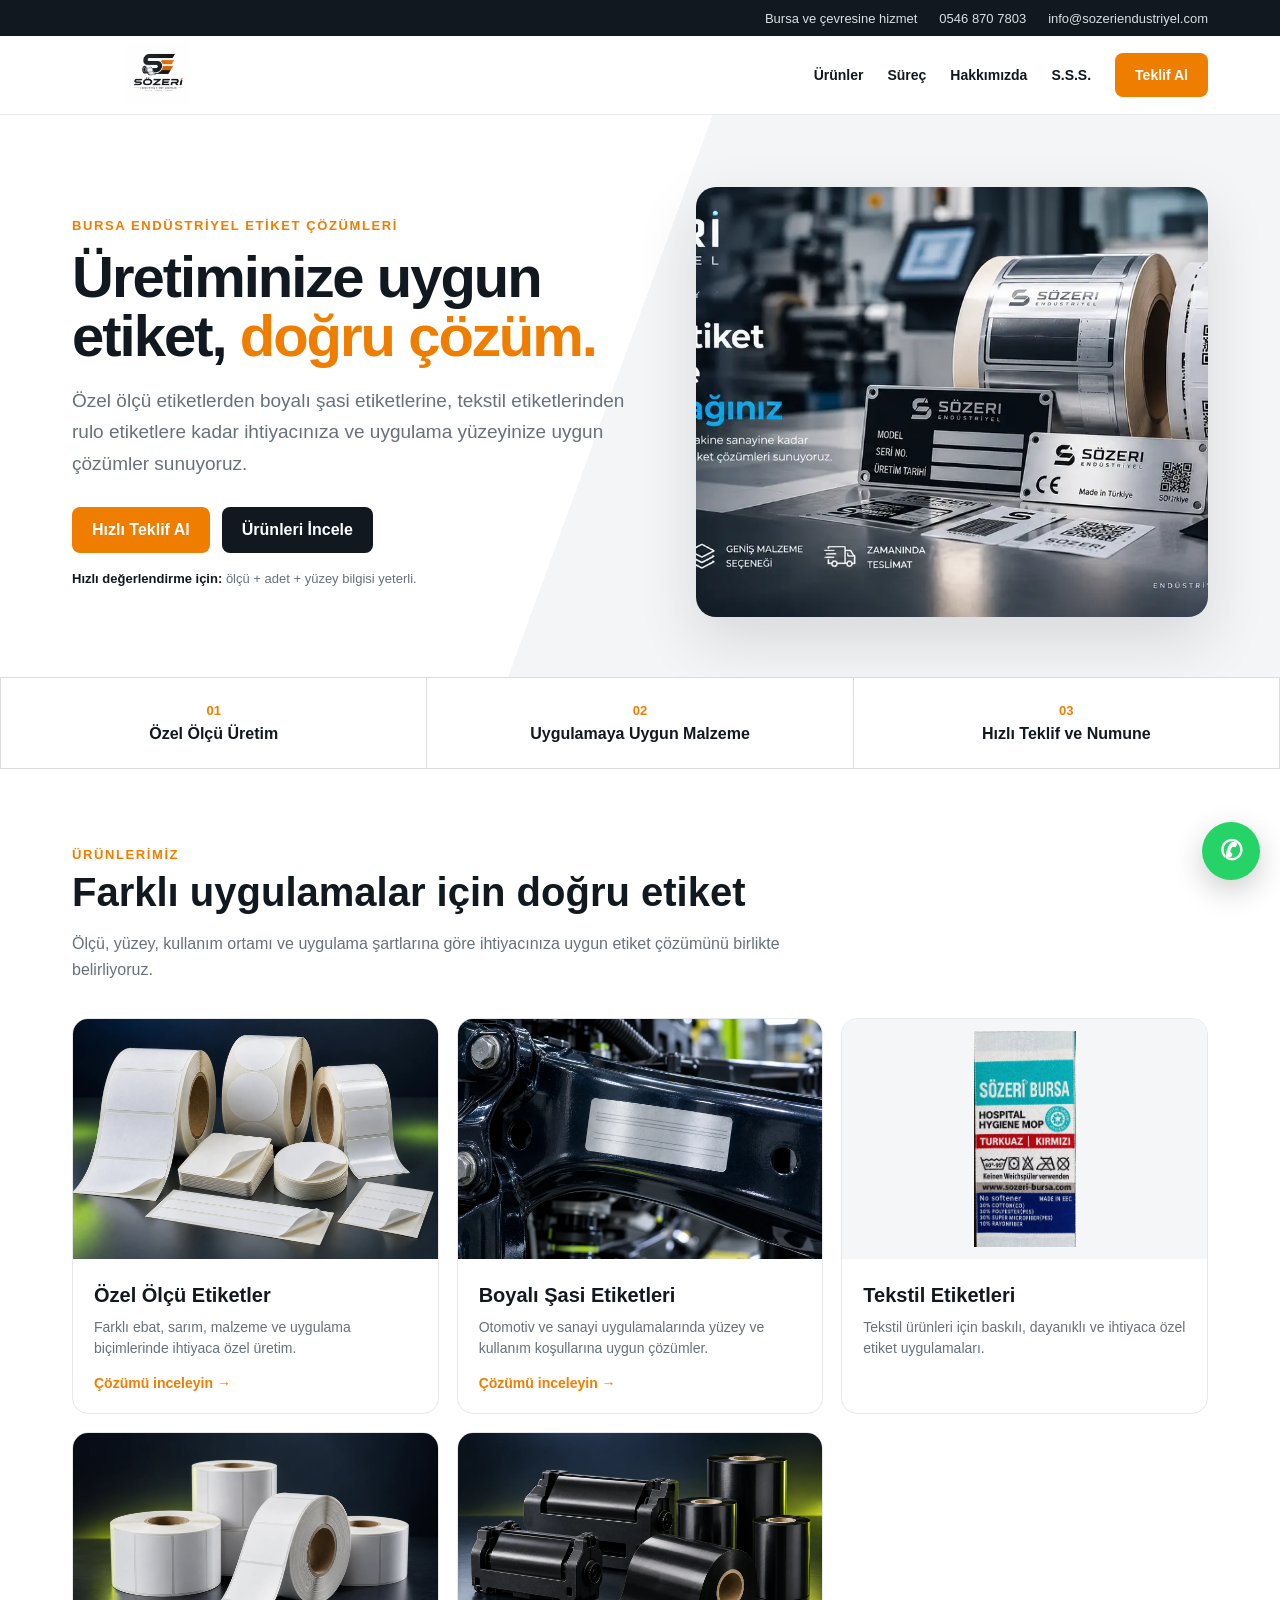
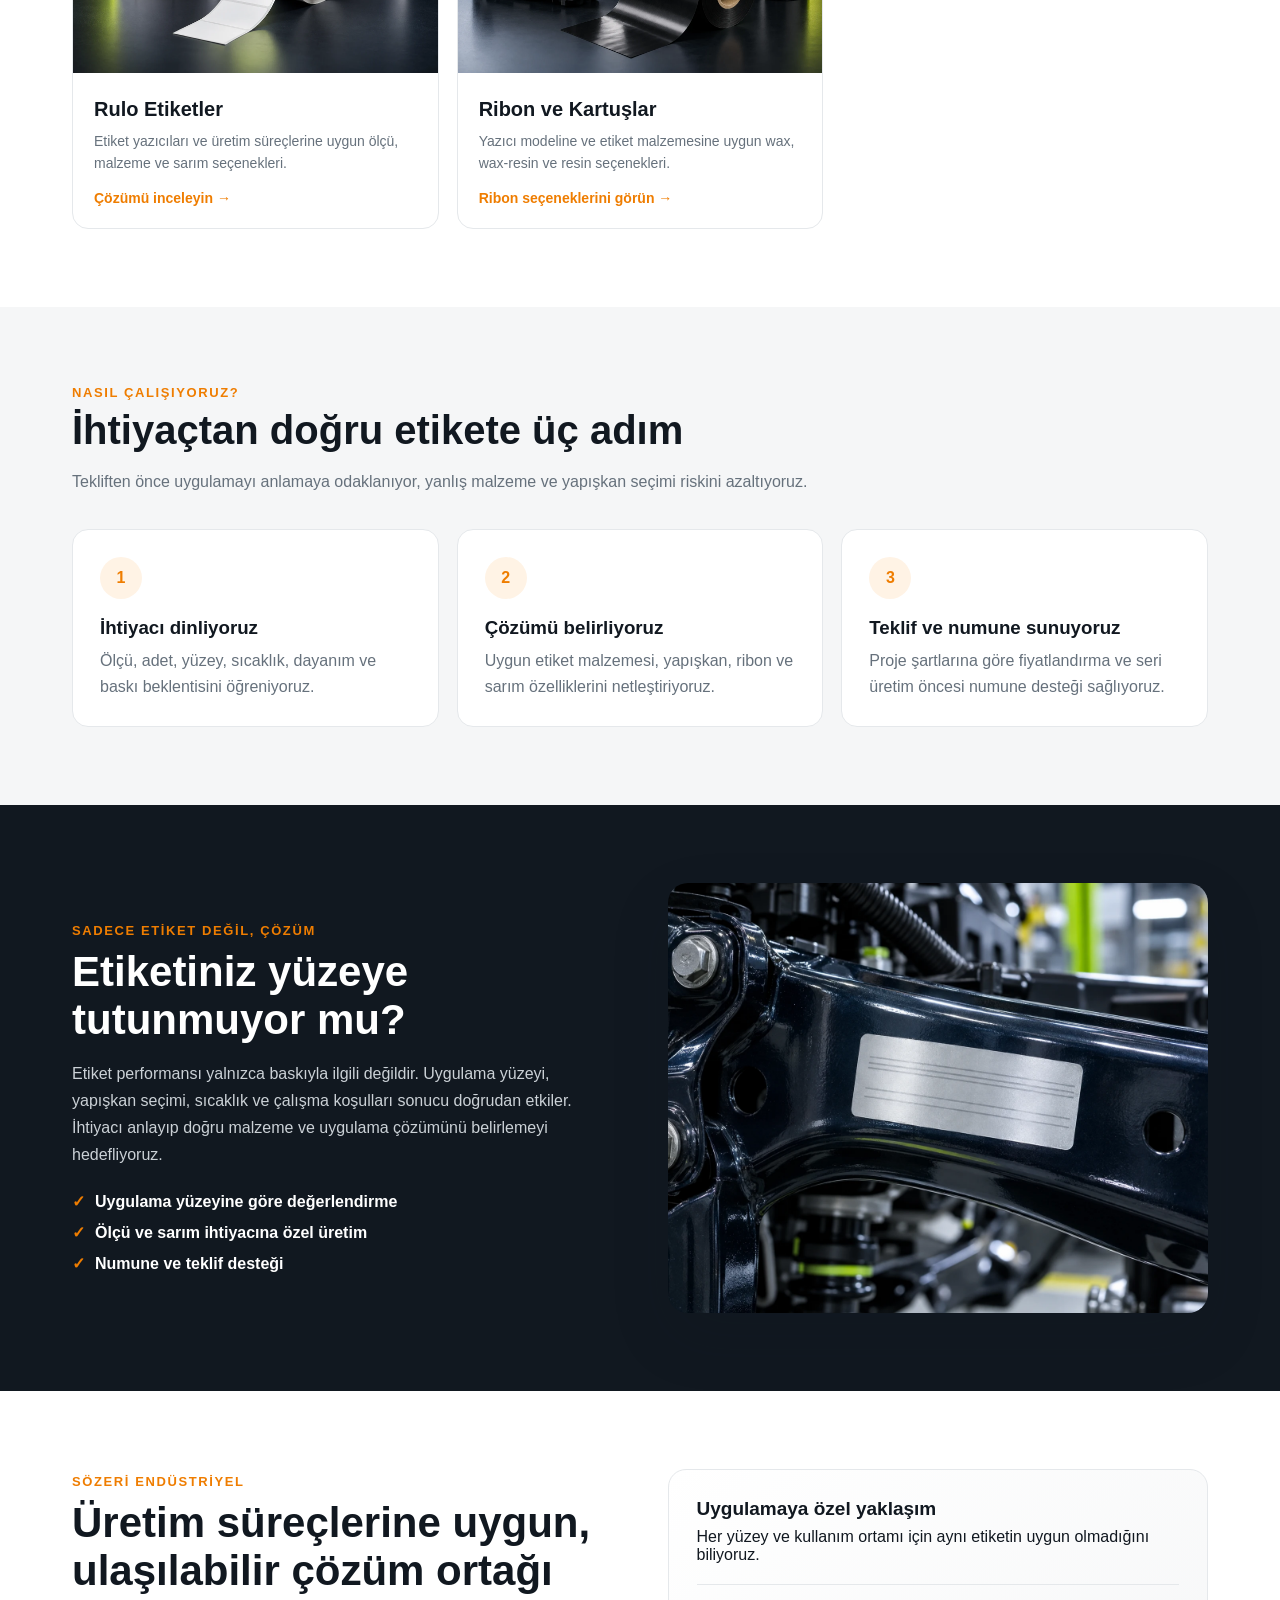
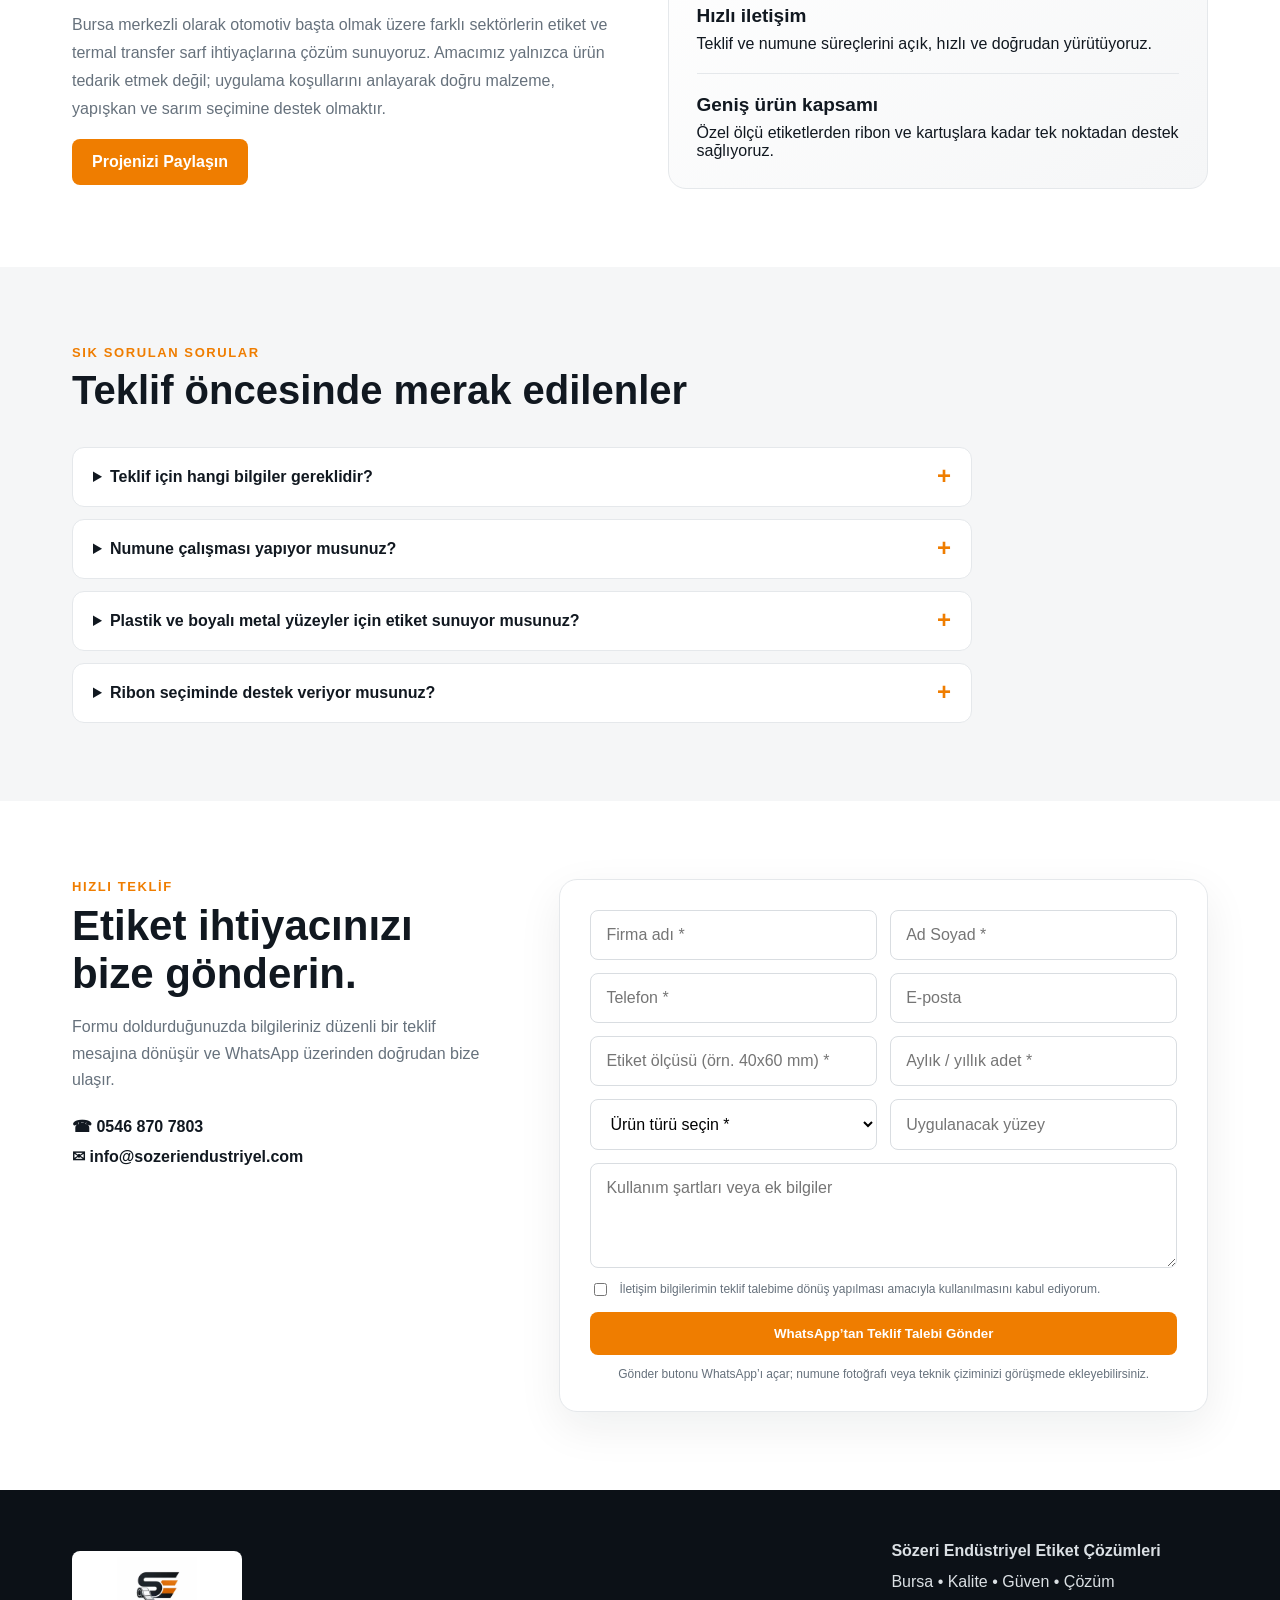
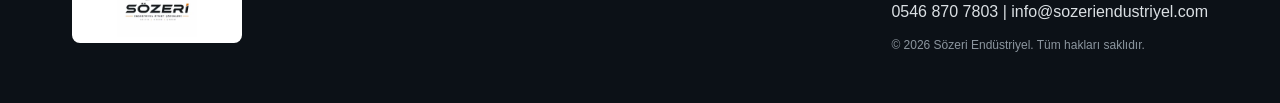
==== commit c5942d23: "Ana sayfa kodunu düzelt ve tekstil görselini göster" ====
--- a/index.html
+++ b/index.html
@@ -1,20 +1,3 @@
-<!doctype html>
-<html lang="tr">
-<head>
-  <!-- Google tag (gtag.js) -->
-<script async src="https://www.googletagmanager.com/gtag/js?id="G-BDXB58XB6K"</script>
-<script>
-  window.dataLayer = window.dataLayer || [];
-  function gtag(){dataLayer.push(arguments);}
-  gtag('js', new Date());
-  gtag('config', 'G-BDXB58XB6K');
-</script>
-  <meta charset="utf-8">
-  <meta name="viewport" content="width=device-width,initial-scale=1">
-  <title>Endüstriyel Etiket Çözümleri Bursa | Sözeri Endüstriyel</title>
-  <meta name="description" content="Bursa'da özel ölçü, otomotiv şasi, termal, tekstil ve rulo etiket çözümleri ile ribon ve kartuş tedariği. Hızlı teklif ve numune desteği.">
-  <meta name="robots" content="index,follow,max-image-preview:large">
-  <meta name="theme-color" content="#111820">
 <!doctype html>
 <html lang="tr">
 <head>
@@ -89,61 +72,4 @@
     document.getElementById('quoteForm').addEventListener('submit',function(event){event.preventDefault();if(!this.reportValidity())return;const value=id=>document.getElementById(id).value.trim()||'-';const message=['Merhaba Sözeri Endüstriyel, teklif almak istiyorum.','','Firma: '+value('firma'),'Ad Soyad: '+value('ad'),'Telefon: '+value('telefon'),'E-posta: '+value('email'),'Ürün türü: '+value('urun'),'Etiket ölçüsü: '+value('olcu'),'Aylık / yıllık adet: '+value('adet'),'Uygulanacak yüzey: '+value('yuzey'),'Ek bilgiler: '+value('not')].join('\n');window.open('https://wa.me/905468707803?text='+encodeURIComponent(message),'_blank','noopener')});
   </script>
 </body>
-</html>  <link rel="canonical" href="https://www.sozeriendustriyel.com/">
-  <link rel="icon" type="image/webp" href="assets/logo.webp">
-  <link rel="preload" as="image" href="assets/hero.webp" type="image/webp">
-  <meta property="og:type" content="website"><meta property="og:locale" content="tr_TR">
-  <meta property="og:site_name" content="Sözeri Endüstriyel">
-  <meta property="og:title" content="Endüstriyel Etiket Çözümleri | Sözeri Endüstriyel">
-  <meta property="og:description" content="Uygulama yüzeyine, ölçüye ve çalışma koşullarına uygun endüstriyel etiket çözümleri.">
-  <meta property="og:url" content="https://www.sozeriendustriyel.com/">
-  <meta property="og:image" content="https://www.sozeriendustriyel.com/assets/hero.webp">
-  <meta name="twitter:card" content="summary_large_image">
-  <script type="application/ld+json">
-  {"@context":"https://schema.org","@type":"Organization","name":"Sözeri Endüstriyel","url":"https://www.sozeriendustriyel.com/","logo":"https://www.sozeriendustriyel.com/assets/logo.webp","email":"info@sozeriendustriyel.com","telephone":"+90 546 870 7803","areaServed":{"@type":"AdministrativeArea","name":"Bursa"},"description":"Otomotiv ve farklı sektörler için özel ölçü, şasi, termal, tekstil ve rulo etiket çözümleri ile ribon tedariği.","contactPoint":{"@type":"ContactPoint","telephone":"+90 546 870 7803","contactType":"sales","availableLanguage":"Turkish"}}
-  </script>
-  <script type="application/ld+json">
-  {"@context":"https://schema.org","@type":"FAQPage","mainEntity":[{"@type":"Question","name":"Teklif için hangi bilgiler gereklidir?","acceptedAnswer":{"@type":"Answer","text":"Etiket ölçüsü, tahmini adet, uygulanacak yüzey ve kullanım şartları teklif hazırlamak için yeterli bir başlangıçtır. Varsa numune veya teknik çizim değerlendirmeyi hızlandırır."}},{"@type":"Question","name":"Numune çalışması yapıyor musunuz?","acceptedAnswer":{"@type":"Answer","text":"Uygulama ve proje şartlarına göre seri üretim öncesinde numune ve yüzey uygunluk değerlendirmesi yapılabilir."}},{"@type":"Question","name":"Plastik ve boyalı metal yüzeyler için etiket sunuyor musunuz?","acceptedAnswer":{"@type":"Answer","text":"Yüzey enerjisi, pürüzlülük, sıcaklık ve kullanım ortamı dikkate alınarak uygun malzeme ve yapışkan seçeneği belirlenir."}},{"@type":"Question","name":"Ribon seçiminde destek veriyor musunuz?","acceptedAnswer":{"@type":"Answer","text":"Yazıcı modeli, etiket malzemesi ve baskı dayanımı beklentisine göre wax, wax-resin veya resin ribon seçenekleri değerlendirilir."}}]}
-  </script>
-  <style>
-    :root{--ink:#111820;--orange:#ef7d00;--muted:#66717c;--soft:#f5f6f7;--line:#e5e8eb}*{box-sizing:border-box}html{scroll-behavior:smooth;scroll-padding-top:105px}body{margin:0;font-family:Arial,Helvetica,sans-serif;color:var(--ink);background:#fff}a{text-decoration:none;color:inherit}.wrap{max-width:1180px;margin:auto;padding:0 22px}
-    .topbar{background:var(--ink);color:#dbe0e4;font-size:13px}.topbar .wrap{min-height:36px;display:flex;justify-content:flex-end;align-items:center;gap:22px}.topbar a:hover{color:#fff}header{position:sticky;top:0;z-index:20;background:#fffffff2;border-bottom:1px solid #e9ecef;backdrop-filter:blur(10px)}nav{height:78px;display:flex;align-items:center;gap:28px}.logo{width:172px;height:62px;object-fit:contain}.links{margin-left:auto;display:flex;gap:24px;align-items:center;font-size:14px;font-weight:700}.btn{display:inline-flex;align-items:center;justify-content:center;background:var(--orange);color:#fff;padding:14px 20px;border:0;border-radius:8px;font-weight:800;cursor:pointer}.btn:hover{filter:brightness(.94)}.btn.dark{background:var(--ink)}
-    .hero{padding:72px 0 60px;background:linear-gradient(110deg,#fff 48%,#f4f5f6 48%)}.heroGrid{display:grid;grid-template-columns:1.05fr .95fr;gap:58px;align-items:center}.eyebrow{color:var(--orange);font-weight:900;letter-spacing:1.6px;font-size:13px}.hero h1{font-size:58px;line-height:1.02;margin:14px 0 20px;letter-spacing:-2px}.hero p{font-size:19px;line-height:1.65;color:var(--muted);max-width:650px}.actions{display:flex;gap:12px;margin-top:28px}.heroImg{width:100%;height:430px;object-fit:cover;border-radius:20px;box-shadow:0 24px 60px #10182020}.micro{margin-top:18px;color:var(--muted);font-size:13px}.micro b{color:var(--ink)}
-    .trust{display:grid;grid-template-columns:repeat(3,1fr);gap:1px;background:#ddd;border:1px solid #ddd}.trust div{background:#fff;padding:25px;text-align:center;font-weight:800}.trust span{display:block;color:var(--orange);font-size:13px;margin-bottom:7px}section{padding:78px 0}.sectionHead{max-width:760px;margin-bottom:34px}.sectionHead h2{font-size:40px;margin:8px 0 10px}.sectionHead p{color:var(--muted);line-height:1.65}.orange{color:var(--orange)}
-    .cards{display:grid;grid-template-columns:repeat(3,minmax(0,1fr));gap:18px}.card{border:1px solid var(--line);border-radius:16px;overflow:hidden;background:#fff;transition:transform .2s,box-shadow .2s}.card:hover{transform:translateY(-3px);box-shadow:0 15px 35px #11182012}.card img{width:100%;height:240px;object-fit:cover}.cardText{padding:21px}.card h3{margin:0 0 10px;font-size:20px}.card p{margin:0;color:var(--muted);line-height:1.55;font-size:14px}.cardLink{display:inline-flex;margin-top:15px;color:var(--orange);font-size:14px;font-weight:900}.cardLink:hover{text-decoration:underline}
-    .process{background:var(--soft)}.steps{display:grid;grid-template-columns:repeat(3,1fr);gap:18px}.step{background:#fff;border:1px solid var(--line);border-radius:16px;padding:27px}.stepNo{width:42px;height:42px;border-radius:50%;display:grid;place-items:center;background:#fff3e5;color:var(--orange);font-weight:900}.step h3{margin:18px 0 9px}.step p{margin:0;color:var(--muted);line-height:1.6}
-    .problem{background:var(--ink);color:#fff}.problemGrid,.aboutGrid{display:grid;grid-template-columns:1fr 1fr;gap:55px;align-items:center}.problem h2,.about h2{font-size:42px;margin:10px 0 15px}.problem p{color:#cbd1d6;line-height:1.7}.ticks{display:grid;gap:12px;margin-top:24px}.ticks b:before{content:'✓';color:var(--orange);margin-right:10px}.about p{color:var(--muted);line-height:1.75}.aboutPanel{border:1px solid var(--line);border-radius:18px;padding:28px;background:linear-gradient(145deg,#fff,#f5f6f7)}.aboutPanel strong{display:block;font-size:19px;margin-bottom:8px}.aboutPanel div+div{border-top:1px solid var(--line);margin-top:20px;padding-top:20px}
-    .faq{background:var(--soft)}.faqList{display:grid;gap:12px;max-width:900px}.faq details{background:#fff;border:1px solid var(--line);border-radius:12px;padding:0 20px}.faq summary{cursor:pointer;font-weight:800;padding:20px 34px 20px 0;position:relative}.faq summary:after{content:'+';position:absolute;right:0;color:var(--orange);font-size:24px;top:14px}.faq details[open] summary:after{content:'−'}.faq details p{color:var(--muted);line-height:1.65;margin:0 0 20px}
-    .quoteBox{display:grid;grid-template-columns:.8fr 1.2fr;gap:55px;align-items:start}.quote h2{font-size:42px;margin:8px 0}.quoteCopy p{color:var(--muted);line-height:1.65}.contactLinks{display:grid;gap:11px;margin-top:24px}.contactLinks a{font-weight:800}.contactLinks a:hover{color:var(--orange)}.form{background:#fff;border:1px solid var(--line);border-radius:18px;padding:30px;box-shadow:0 15px 45px #11182012}.fields{display:grid;grid-template-columns:1fr 1fr;gap:13px}.fields input,.fields textarea,.fields select{width:100%;padding:15px;border:1px solid #d9dde1;border-radius:8px;font:inherit;background:#fff}.fields input:focus,.fields textarea:focus,.fields select:focus{outline:2px solid #ef7d0033;border-color:var(--orange)}.fields textarea{grid-column:1/-1;min-height:105px;resize:vertical}.full{grid-column:1/-1}.consent{display:flex;align-items:flex-start;gap:9px;color:var(--muted);font-size:12px;line-height:1.45}.consent input{width:auto;margin-top:2px}.formNote{margin:12px 0 0;color:var(--muted);font-size:12px;text-align:center}
-    footer{background:#0c1117;color:#dbe0e4;padding:46px 0}.foot{display:flex;justify-content:space-between;gap:35px;align-items:center}.foot img{width:170px;height:92px;object-fit:contain;background:#fff;border-radius:8px;padding:6px}.contact{line-height:1.9}.contact a:hover{color:#fff}.copyright{color:#8c969f;font-size:12px;margin-top:7px}.waFloat{position:fixed;right:20px;bottom:20px;z-index:25;width:58px;height:58px;border-radius:50%;display:grid;place-items:center;background:#25d366;color:#fff;box-shadow:0 10px 30px #0003;font-size:27px;font-weight:900}.waFloat:hover{transform:scale(1.05)}
-    @media(max-width:800px){html{scroll-padding-top:82px}.topbar{display:none}nav{height:72px}.links a:not(.btn){display:none}.logo{width:145px;height:56px}.hero{padding:45px 0;background:#fff}.heroGrid,.problemGrid,.aboutGrid,.quoteBox{grid-template-columns:1fr}.hero h1{font-size:42px}.heroImg{height:320px}.cards{grid-template-columns:repeat(2,minmax(0,1fr))}.steps{grid-template-columns:1fr}.trust{grid-template-columns:1fr}.fields{grid-template-columns:1fr}.fields textarea,.full{grid-column:auto}.foot{align-items:flex-start;flex-direction:column}}@media(max-width:520px){.cards{grid-template-columns:1fr}.actions{flex-direction:column}.btn{text-align:center}.sectionHead h2,.problem h2,.about h2,.quote h2{font-size:34px}.hero h1{font-size:39px}.heroImg{height:260px}.form{padding:20px}.waFloat{width:54px;height:54px;right:15px;bottom:15px}}
-  </style>
-</head>
-<body>
-  <div class="topbar"><div class="wrap"><span>Bursa ve çevresine hizmet</span><a href="tel:+905468707803">0546 870 7803</a><a href="mailto:info@sozeriendustriyel.com">info@sozeriendustriyel.com</a></div></div>
-  <header><div class="wrap"><nav><a href="#anasayfa" aria-label="Sözeri Endüstriyel ana sayfa"><img class="logo" src="assets/logo.webp" alt="Sözeri Endüstriyel" width="420" height="420"></a><div class="links"><a href="#urunler">Ürünler</a><a href="#surec">Süreç</a><a href="#hakkimizda">Hakkımızda</a><a href="#sss">S.S.S.</a><a class="btn" href="#teklif">Teklif Al</a></div></nav></div></header>
-  <main>
-    <section class="hero" id="anasayfa"><div class="wrap heroGrid"><div><div class="eyebrow">BURSA ENDÜSTRİYEL ETİKET ÇÖZÜMLERİ</div><h1>Üretiminize uygun etiket, <span class="orange">doğru çözüm.</span></h1><p>Özel ölçü etiketlerden boyalı şasi etiketlerine, tekstil etiketlerinden rulo etiketlere kadar ihtiyacınıza ve uygulama yüzeyinize uygun çözümler sunuyoruz.</p><div class="actions"><a class="btn" href="#teklif">Hızlı Teklif Al</a><a class="btn dark" href="#urunler">Ürünleri İncele</a></div><div class="micro"><b>Hızlı değerlendirme için:</b> ölçü + adet + yüzey bilgisi yeterli.</div></div><img class="heroImg" src="assets/hero.webp" alt="Sözeri Endüstriyel rulo etiket, ribon ve teknik etiket çözümleri" width="1600" height="640"></div></section>
-    <div class="trust"><div><span>01</span>Özel Ölçü Üretim</div><div><span>02</span>Uygulamaya Uygun Malzeme</div><div><span>03</span>Hızlı Teklif ve Numune</div></div>
-    <section id="urunler"><div class="wrap"><div class="sectionHead"><div class="eyebrow">ÜRÜNLERİMİZ</div><h2>Farklı uygulamalar için doğru etiket</h2><p>Ölçü, yüzey, kullanım ortamı ve uygulama şartlarına göre ihtiyacınıza uygun etiket çözümünü birlikte belirliyoruz.</p></div><div class="cards">
-      <article class="card"><img src="assets/ozel-olcu.webp" alt="Özel ölçü yapışkan etiket numuneleri" loading="lazy"><div class="cardText"><h3>Özel Ölçü Etiketler</h3><p>Farklı ebat, sarım, malzeme ve uygulama biçimlerinde ihtiyaca özel üretim.</p><a class="cardLink" href="ozel-olcu-yapiskanli-etiketler.html">Çözümü inceleyin →</a></div></article>
-      <article class="card"><img src="assets/sasi-etiket.webp" alt="Otomotiv şasisinde teknik etiket uygulaması" loading="lazy"><div class="cardText"><h3>Boyalı Şasi Etiketleri</h3><p>Otomotiv ve sanayi uygulamalarında yüzey ve kullanım koşullarına uygun çözümler.</p><a class="cardLink" href="otomotiv-sasi-etiketleri.html">Çözümü inceleyin →</a></div></article>
-      <article class="card"><img src="assets/tekstil-etiket.webp" alt="Dokuma ve saten tekstil etiketleri" loading="lazy"><div class="cardText"><h3>Tekstil Etiketleri</h3><p>Tekstil ürünleri için baskılı, dayanıklı ve ihtiyaca özel etiket uygulamaları.</p></div></article>
-      <article class="card"><img src="assets/termal-etiket.webp" alt="Termal etiket ruloları" loading="lazy"><div class="cardText"><h3>Rulo Etiketler</h3><p>Etiket yazıcıları ve üretim süreçlerine uygun ölçü, malzeme ve sarım seçenekleri.</p><a class="cardLink" href="termal-etiket-ribon.html">Çözümü inceleyin →</a></div></article>
-      <article class="card"><img src="assets/ribon.webp" alt="Termal transfer ribon ruloları ve kartuşları" loading="lazy"><div class="cardText"><h3>Ribon ve Kartuşlar</h3><p>Yazıcı modeline ve etiket malzemesine uygun wax, wax-resin ve resin seçenekleri.</p><a class="cardLink" href="termal-etiket-ribon.html#ribon">Ribon seçeneklerini görün →</a></div></article>
-    </div></div></section>
-    <section class="process" id="surec"><div class="wrap"><div class="sectionHead"><div class="eyebrow">NASIL ÇALIŞIYORUZ?</div><h2>İhtiyaçtan doğru etikete üç adım</h2><p>Tekliften önce uygulamayı anlamaya odaklanıyor, yanlış malzeme ve yapışkan seçimi riskini azaltıyoruz.</p></div><div class="steps"><div class="step"><div class="stepNo">1</div><h3>İhtiyacı dinliyoruz</h3><p>Ölçü, adet, yüzey, sıcaklık, dayanım ve baskı beklentisini öğreniyoruz.</p></div><div class="step"><div class="stepNo">2</div><h3>Çözümü belirliyoruz</h3><p>Uygun etiket malzemesi, yapışkan, ribon ve sarım özelliklerini netleştiriyoruz.</p></div><div class="step"><div class="stepNo">3</div><h3>Teklif ve numune sunuyoruz</h3><p>Proje şartlarına göre fiyatlandırma ve seri üretim öncesi numune desteği sağlıyoruz.</p></div></div></div></section>
-    <section class="problem" id="cozum"><div class="wrap problemGrid"><div><div class="eyebrow">SADECE ETİKET DEĞİL, ÇÖZÜM</div><h2>Etiketiniz yüzeye tutunmuyor mu?</h2><p>Etiket performansı yalnızca baskıyla ilgili değildir. Uygulama yüzeyi, yapışkan seçimi, sıcaklık ve çalışma koşulları sonucu doğrudan etkiler. İhtiyacı anlayıp doğru malzeme ve uygulama çözümünü belirlemeyi hedefliyoruz.</p><div class="ticks"><b>Uygulama yüzeyine göre değerlendirme</b><b>Ölçü ve sarım ihtiyacına özel üretim</b><b>Numune ve teklif desteği</b></div></div><img class="heroImg" src="assets/sasi-etiket.webp" alt="Boyalı otomotiv şasisinde dayanıklı etiket uygulaması" loading="lazy"></div></section>
-    <section class="about" id="hakkimizda"><div class="wrap aboutGrid"><div><div class="eyebrow">SÖZERİ ENDÜSTRİYEL</div><h2>Üretim süreçlerine uygun, ulaşılabilir çözüm ortağı</h2><p>Bursa merkezli olarak otomotiv başta olmak üzere farklı sektörlerin etiket ve termal transfer sarf ihtiyaçlarına çözüm sunuyoruz. Amacımız yalnızca ürün tedarik etmek değil; uygulama koşullarını anlayarak doğru malzeme, yapışkan ve sarım seçimine destek olmaktır.</p><a class="btn" href="#teklif">Projenizi Paylaşın</a></div><div class="aboutPanel"><div><strong>Uygulamaya özel yaklaşım</strong><span>Her yüzey ve kullanım ortamı için aynı etiketin uygun olmadığını biliyoruz.</span></div><div><strong>Hızlı iletişim</strong><span>Teklif ve numune süreçlerini açık, hızlı ve doğrudan yürütüyoruz.</span></div><div><strong>Geniş ürün kapsamı</strong><span>Özel ölçü etiketlerden ribon ve kartuşlara kadar tek noktadan destek sağlıyoruz.</span></div></div></div></section>
-    <section class="faq" id="sss"><div class="wrap"><div class="sectionHead"><div class="eyebrow">SIK SORULAN SORULAR</div><h2>Teklif öncesinde merak edilenler</h2></div><div class="faqList"><details><summary>Teklif için hangi bilgiler gereklidir?</summary><p>Etiket ölçüsü, tahmini adet, uygulanacak yüzey ve kullanım şartları yeterli bir başlangıçtır. Varsa mevcut numune veya teknik çizim değerlendirmeyi hızlandırır.</p></details><details><summary>Numune çalışması yapıyor musunuz?</summary><p>Uygulama ve proje şartlarına göre seri üretim öncesinde numune ve yüzey uygunluk değerlendirmesi yapılabilir.</p></details><details><summary>Plastik ve boyalı metal yüzeyler için etiket sunuyor musunuz?</summary><p>Yüzey enerjisi, pürüzlülük, sıcaklık ve kullanım ortamı dikkate alınarak uygun malzeme ve yapışkan seçeneği belirlenir.</p></details><details><summary>Ribon seçiminde destek veriyor musunuz?</summary><p>Yazıcı modeli, etiket malzemesi ve baskı dayanımı beklentisine göre wax, wax-resin veya resin ribon seçenekleri değerlendirilir.</p></details></div></div></section>
-    <section class="quote" id="teklif"><div class="wrap quoteBox"><div class="quoteCopy"><div class="eyebrow">HIZLI TEKLİF</div><h2>Etiket ihtiyacınızı bize gönderin.</h2><p>Formu doldurduğunuzda bilgileriniz düzenli bir teklif mesajına dönüşür ve WhatsApp üzerinden doğrudan bize ulaşır.</p><div class="contactLinks"><a href="tel:+905468707803">☎ 0546 870 7803</a><a href="mailto:info@sozeriendustriyel.com">✉ info@sozeriendustriyel.com</a></div></div>
-      <form class="form" id="quoteForm"><div class="fields"><input id="firma" placeholder="Firma adı *" required><input id="ad" placeholder="Ad Soyad *" required><input id="telefon" type="tel" placeholder="Telefon *" required><input id="email" type="email" placeholder="E-posta"><input id="olcu" placeholder="Etiket ölçüsü (örn. 40x60 mm) *" required><input id="adet" placeholder="Aylık / yıllık adet *" required><select id="urun" required><option value="">Ürün türü seçin *</option><option>Özel Ölçü Etiket</option><option>Boyalı Şasi Etiketi</option><option>Tekstil Etiketi</option><option>Rulo Etiket</option><option>Ribon ve Kartuş</option><option>Barkod / QR / İzlenebilirlik</option><option>Diğer</option></select><input id="yuzey" placeholder="Uygulanacak yüzey"><textarea id="not" placeholder="Kullanım şartları veya ek bilgiler"></textarea><label class="consent full"><input id="onay" type="checkbox" required><span>İletişim bilgilerimin teklif talebime dönüş yapılması amacıyla kullanılmasını kabul ediyorum.</span></label><button class="btn full" type="submit">WhatsApp’tan Teklif Talebi Gönder</button></div><p class="formNote">Gönder butonu WhatsApp’ı açar; numune fotoğrafı veya teknik çiziminizi görüşmede ekleyebilirsiniz.</p></form>
-    </div></section>
-  </main>
-  <footer id="iletisim"><div class="wrap foot"><img src="assets/logo.webp" alt="Sözeri Endüstriyel logosu" loading="lazy"><div class="contact"><b>Sözeri Endüstriyel Etiket Çözümleri</b><br>Bursa • Kalite • Güven • Çözüm<br><a href="tel:+905468707803">0546 870 7803</a> | <a href="mailto:info@sozeriendustriyel.com">info@sozeriendustriyel.com</a><div class="copyright">© 2026 Sözeri Endüstriyel. Tüm hakları saklıdır.</div></div></div></footer>
-  <a class="waFloat" href="https://wa.me/905468707803?text=Merhaba%20S%C3%B6zeri%20End%C3%BCstriyel%2C%20etiket%20ihtiyac%C4%B1m%20i%C3%A7in%20teklif%20almak%20istiyorum." target="_blank" rel="noopener" aria-label="WhatsApp üzerinden teklif alın">✆</a>
-  <script>
-    document.getElementById('quoteForm').addEventListener('submit',function(event){event.preventDefault();if(!this.reportValidity())return;const value=id=>document.getElementById(id).value.trim()||'-';const message=['Merhaba Sözeri Endüstriyel, teklif almak istiyorum.','','Firma: '+value('firma'),'Ad Soyad: '+value('ad'),'Telefon: '+value('telefon'),'E-posta: '+value('email'),'Ürün türü: '+value('urun'),'Etiket ölçüsü: '+value('olcu'),'Aylık / yıllık adet: '+value('adet'),'Uygulanacak yüzey: '+value('yuzey'),'Ek bilgiler: '+value('not')].join('\n');window.open('https://wa.me/905468707803?text='+encodeURIComponent(message),'_blank','noopener')});
-  </script>
-</body>
 </html>
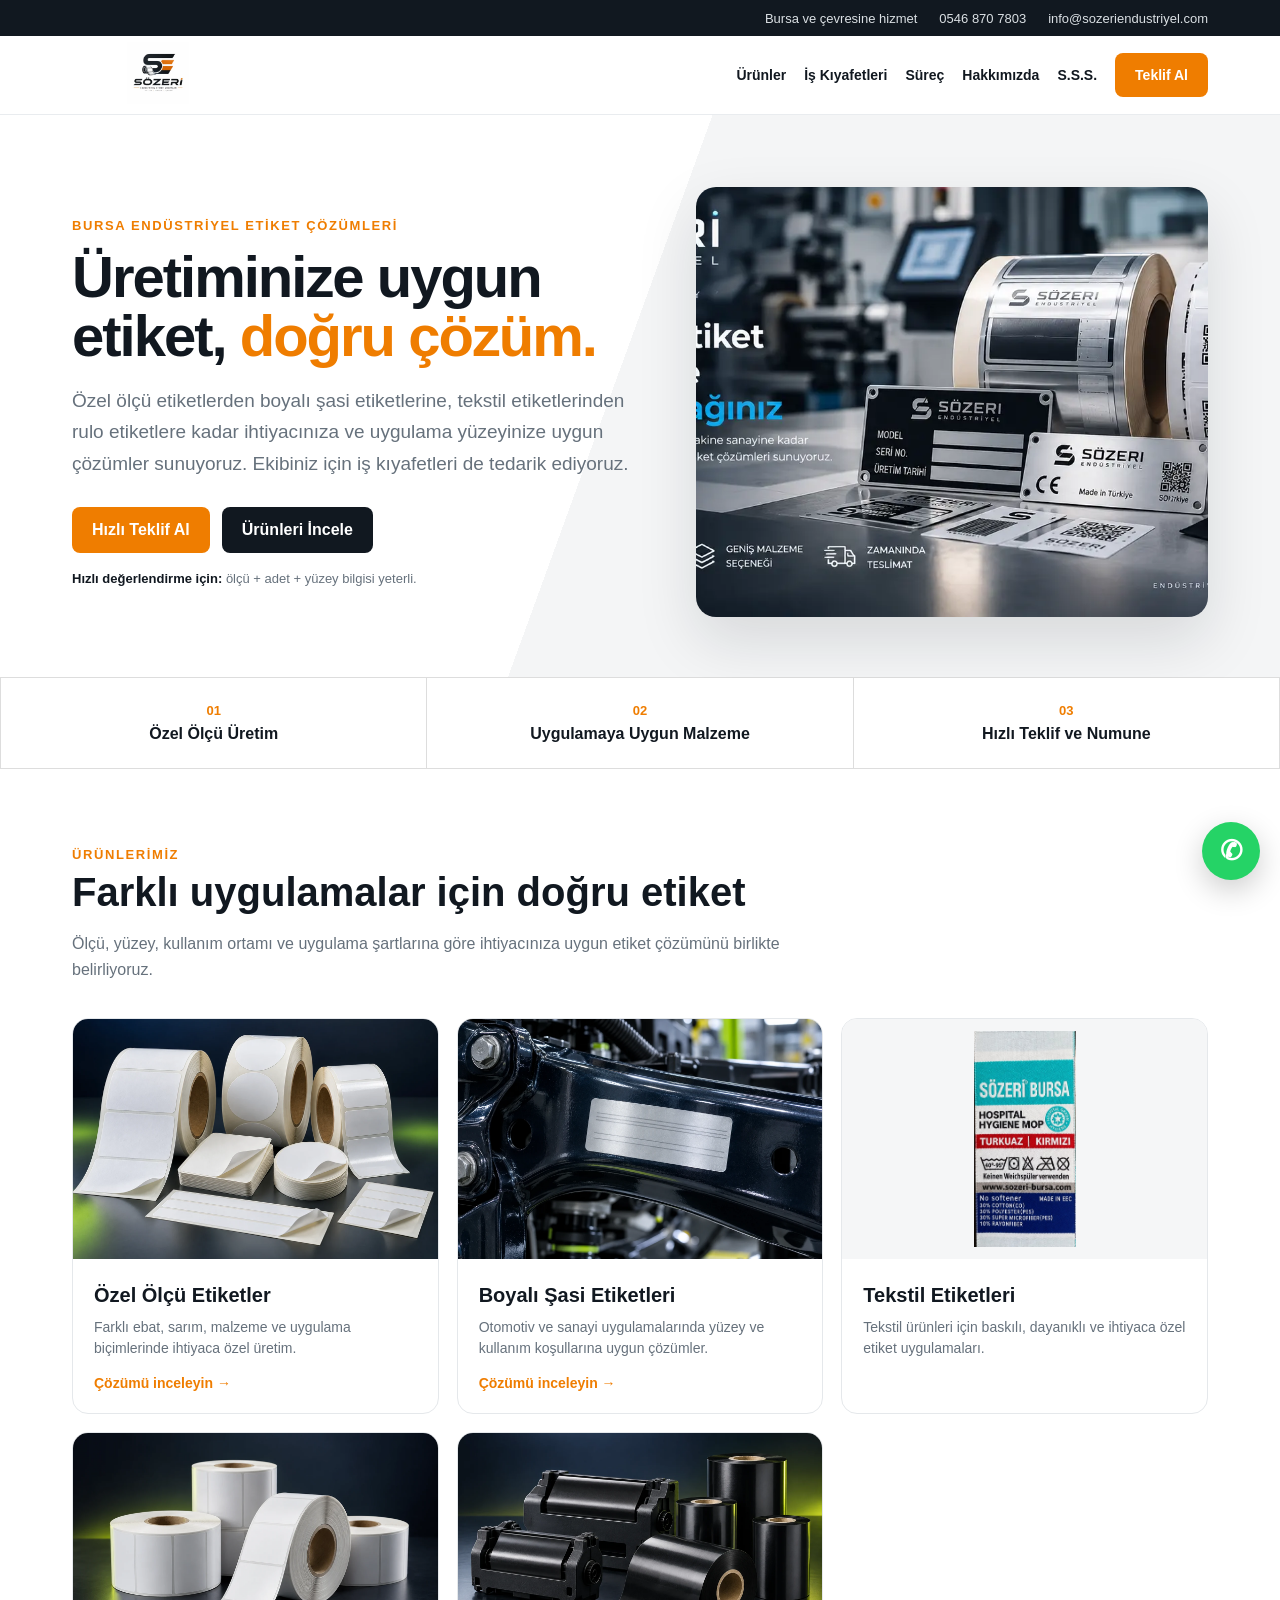
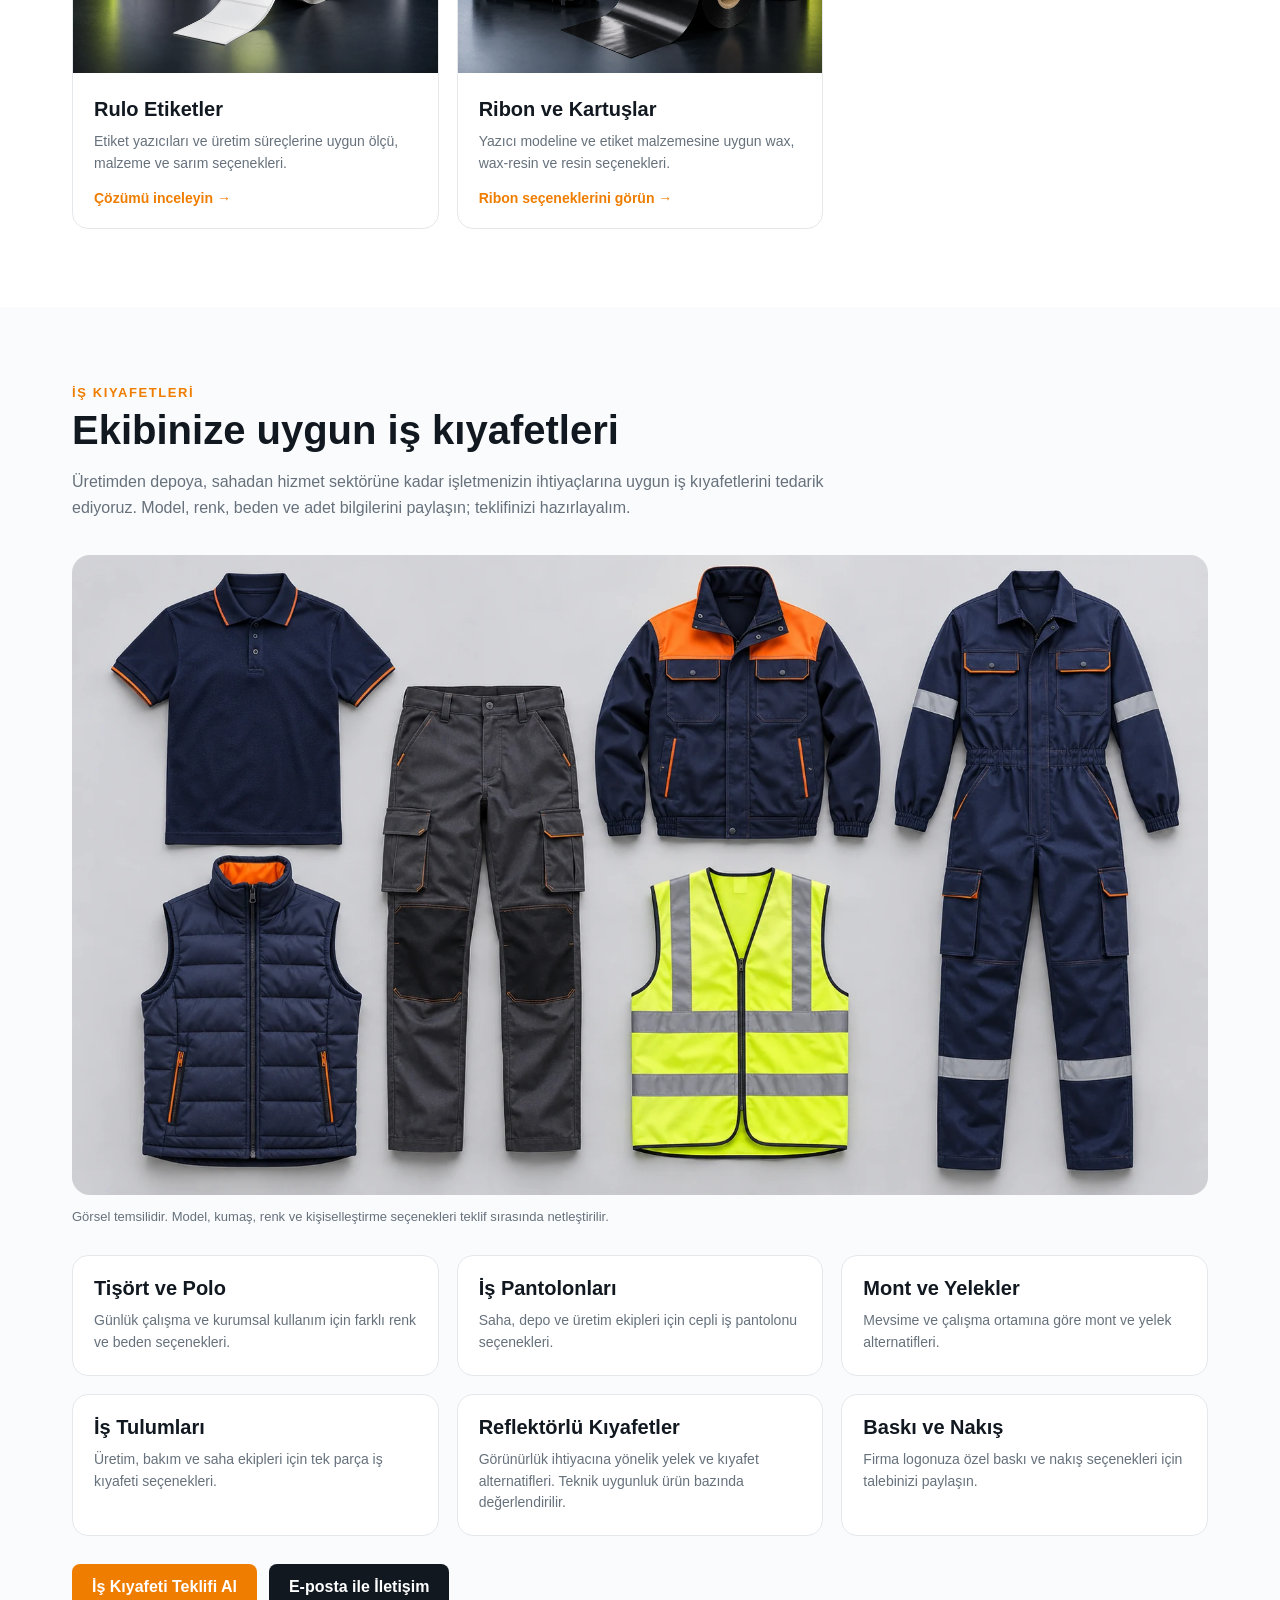
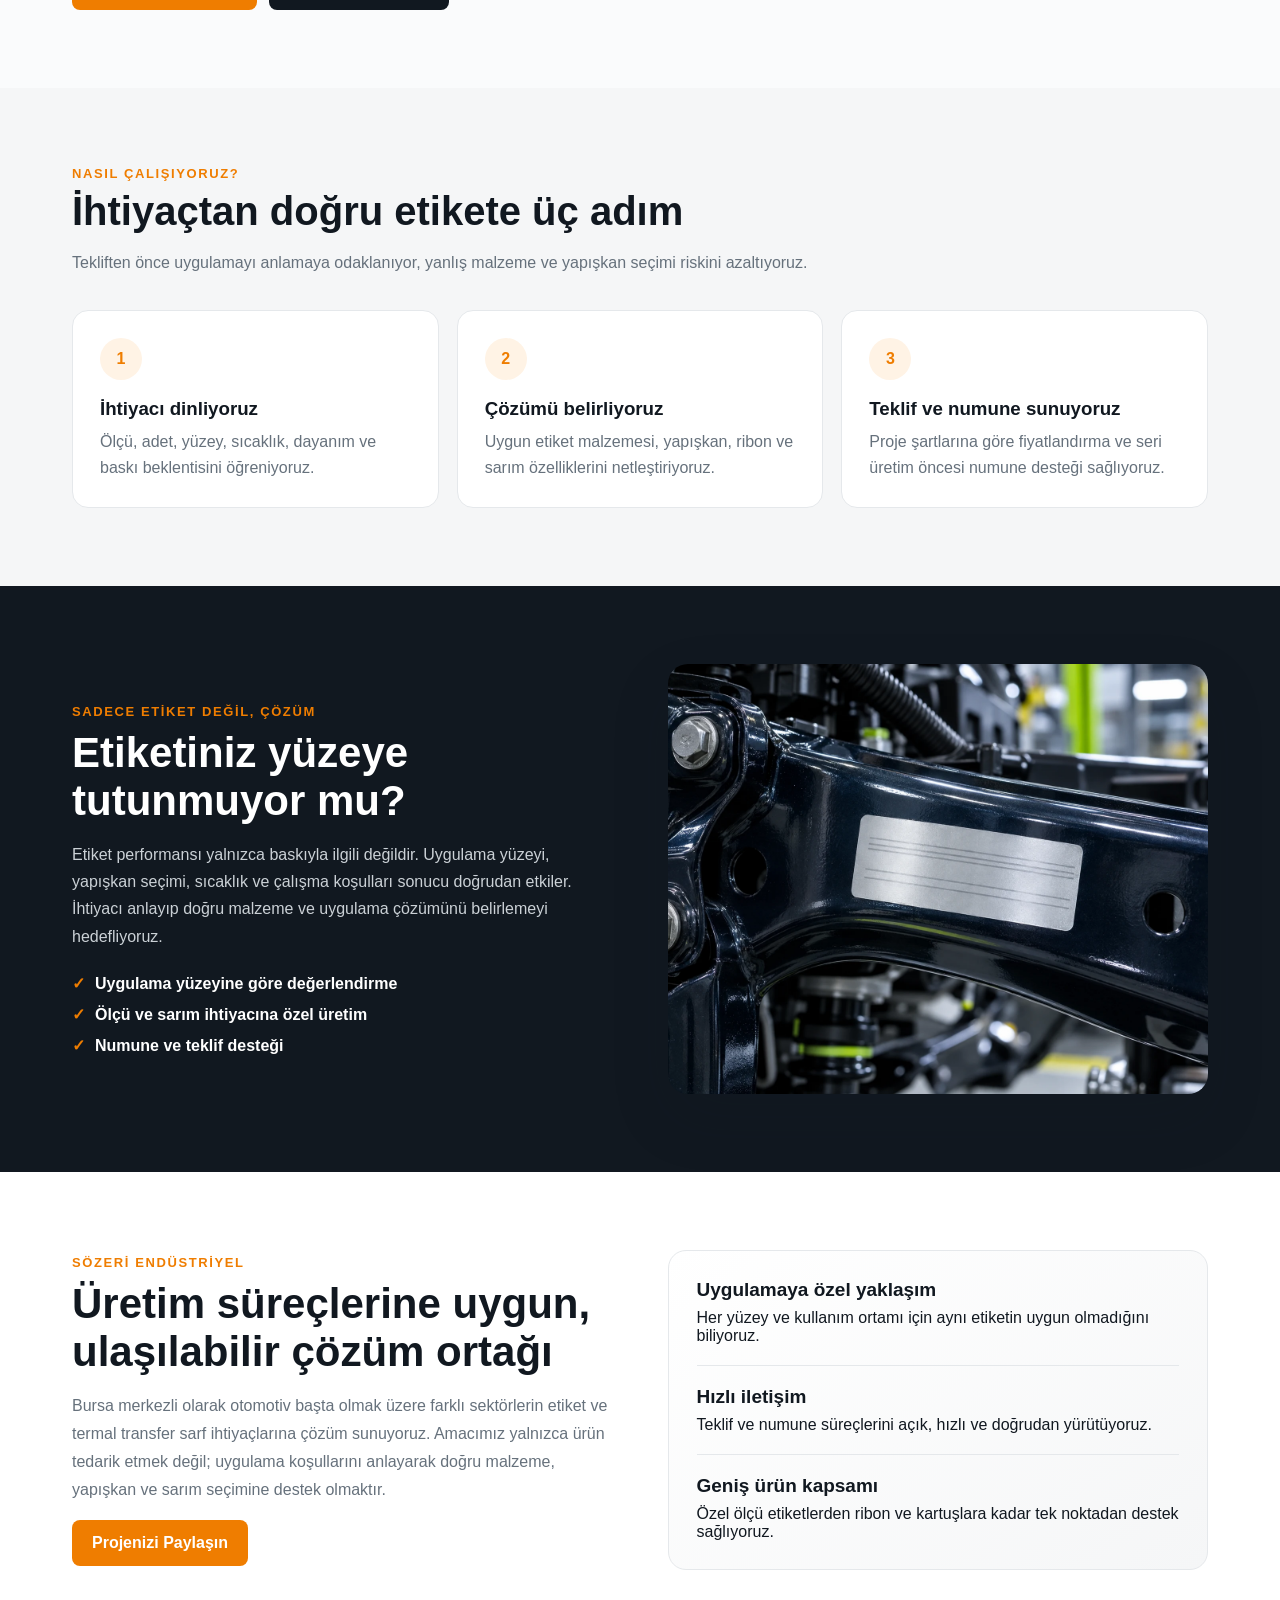
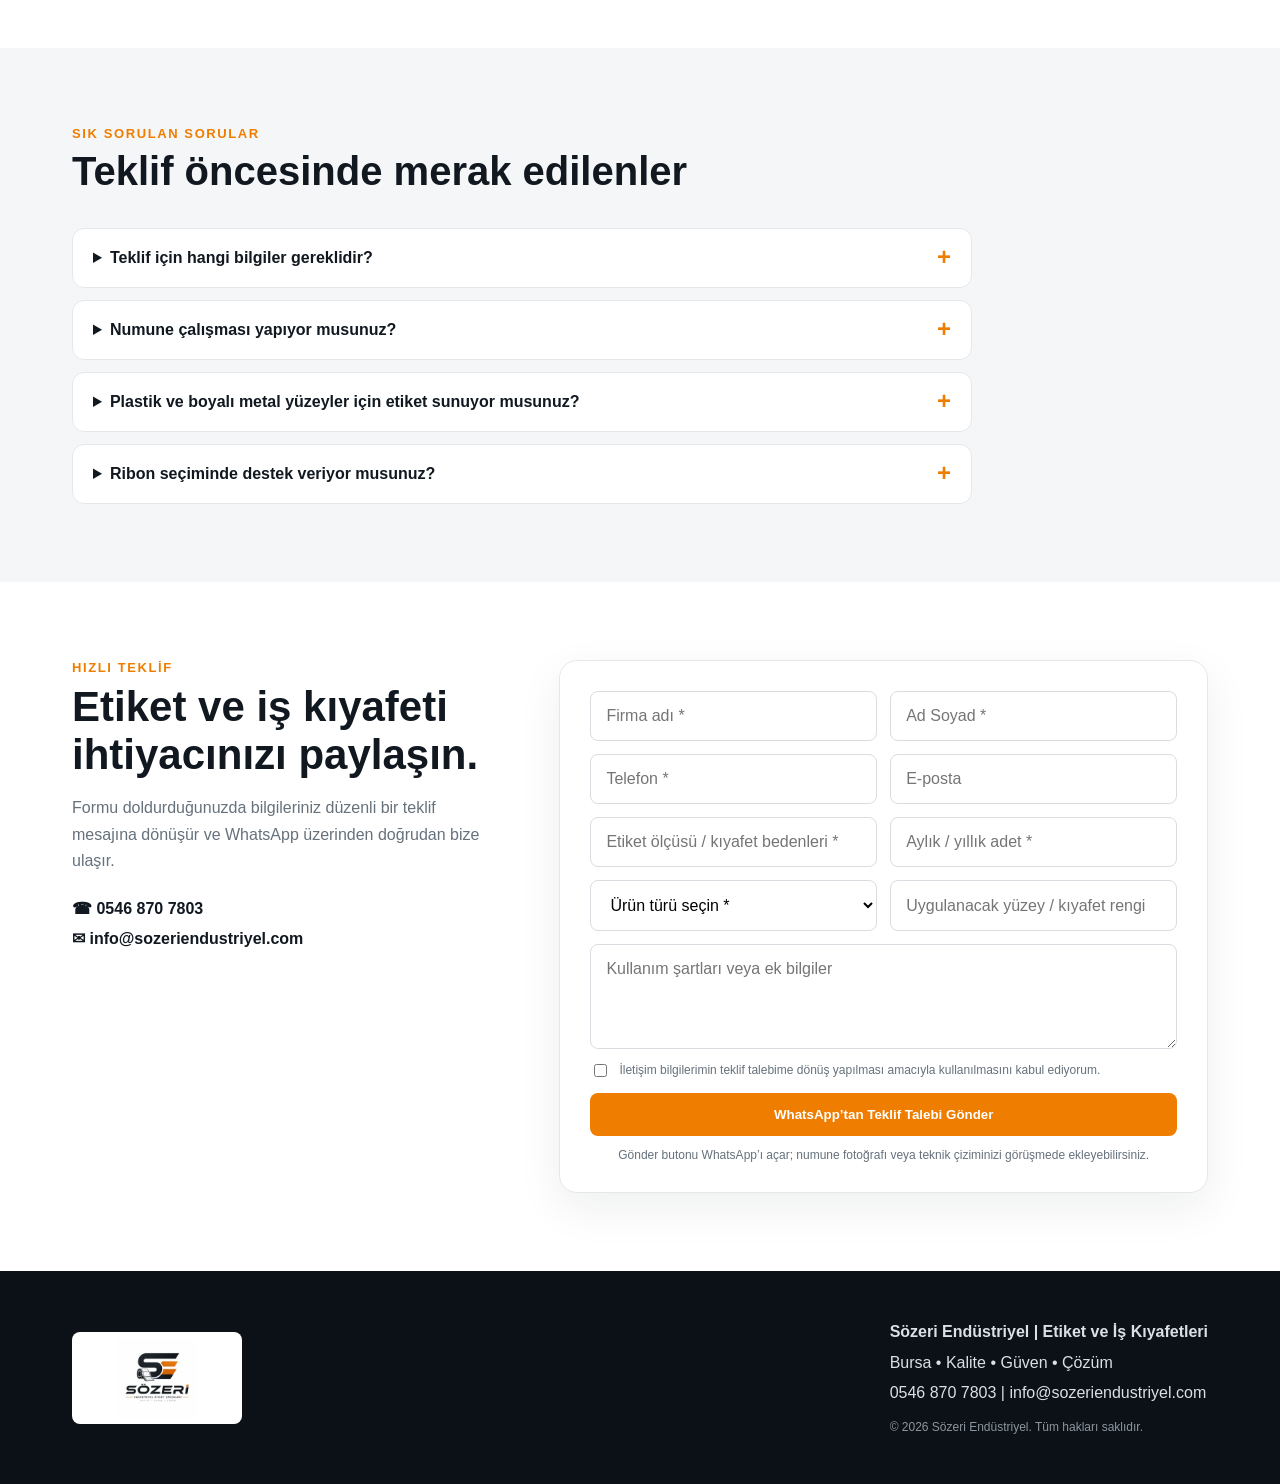
==== commit a7d98344: "İş kıyafetleri bölümünü ve teklif seçeneğini ekle" ====
--- a/index.html
+++ b/index.html
@@ -11,8 +11,8 @@
 </script>
   <meta charset="utf-8">
   <meta name="viewport" content="width=device-width,initial-scale=1">
-  <title>Endüstriyel Etiket Çözümleri Bursa | Sözeri Endüstriyel</title>
-  <meta name="description" content="Bursa'da özel ölçü, otomotiv şasi, termal, tekstil ve rulo etiket çözümleri ile ribon ve kartuş tedariği. Hızlı teklif ve numune desteği.">
+  <title>Etiket ve İş Kıyafetleri Bursa | Sözeri Endüstriyel</title>
+  <meta name="description" content="Bursa'da özel ölçü, otomotiv şasi, termal, tekstil ve rulo etiket çözümleri ile ribon, kartuş ve iş kıyafetleri tedariği. Hızlı teklif ve numune desteği.">
   <meta name="robots" content="index,follow,max-image-preview:large">
   <meta name="theme-color" content="#111820">
   <link rel="canonical" href="https://www.sozeriendustriyel.com/">
@@ -43,13 +43,13 @@
     .quoteBox{display:grid;grid-template-columns:.8fr 1.2fr;gap:55px;align-items:start}.quote h2{font-size:42px;margin:8px 0}.quoteCopy p{color:var(--muted);line-height:1.65}.contactLinks{display:grid;gap:11px;margin-top:24px}.contactLinks a{font-weight:800}.contactLinks a:hover{color:var(--orange)}.form{background:#fff;border:1px solid var(--line);border-radius:18px;padding:30px;box-shadow:0 15px 45px #11182012}.fields{display:grid;grid-template-columns:1fr 1fr;gap:13px}.fields input,.fields textarea,.fields select{width:100%;padding:15px;border:1px solid #d9dde1;border-radius:8px;font:inherit;background:#fff}.fields input:focus,.fields textarea:focus,.fields select:focus{outline:2px solid #ef7d0033;border-color:var(--orange)}.fields textarea{grid-column:1/-1;min-height:105px;resize:vertical}.full{grid-column:1/-1}.consent{display:flex;align-items:flex-start;gap:9px;color:var(--muted);font-size:12px;line-height:1.45}.consent input{width:auto;margin-top:2px}.formNote{margin:12px 0 0;color:var(--muted);font-size:12px;text-align:center}
     footer{background:#0c1117;color:#dbe0e4;padding:46px 0}.foot{display:flex;justify-content:space-between;gap:35px;align-items:center}.foot img{width:170px;height:92px;object-fit:contain;background:#fff;border-radius:8px;padding:6px}.contact{line-height:1.9}.contact a:hover{color:#fff}.copyright{color:#8c969f;font-size:12px;margin-top:7px}.waFloat{position:fixed;right:20px;bottom:20px;z-index:25;width:58px;height:58px;border-radius:50%;display:grid;place-items:center;background:#25d366;color:#fff;box-shadow:0 10px 30px #0003;font-size:27px;font-weight:900}.waFloat:hover{transform:scale(1.05)}
     @media(max-width:800px){html{scroll-padding-top:82px}.topbar{display:none}nav{height:72px}.links a:not(.btn){display:none}.logo{width:145px;height:56px}.hero{padding:45px 0;background:#fff}.heroGrid,.problemGrid,.aboutGrid,.quoteBox{grid-template-columns:1fr}.hero h1{font-size:42px}.heroImg{height:320px}.cards{grid-template-columns:repeat(2,minmax(0,1fr))}.steps{grid-template-columns:1fr}.trust{grid-template-columns:1fr}.fields{grid-template-columns:1fr}.fields textarea,.full{grid-column:auto}.foot{align-items:flex-start;flex-direction:column}}@media(max-width:520px){.cards{grid-template-columns:1fr}.actions{flex-direction:column}.btn{text-align:center}.sectionHead h2,.problem h2,.about h2,.quote h2{font-size:34px}.hero h1{font-size:39px}.heroImg{height:260px}.form{padding:20px}.waFloat{width:54px;height:54px;right:15px;bottom:15px}}
-  </style>
+  .workwearBanner{display:block;width:100%;height:auto;border-radius:18px}.sampleNote{color:var(--muted);font-size:13px;line-height:1.6;margin:12px 0 28px}#is-kiyafetleri{background:#fafbfc}.links{gap:18px}a:focus-visible,button:focus-visible{outline:3px solid var(--orange);outline-offset:4px}</style>
 </head>
 <body>
   <div class="topbar"><div class="wrap"><span>Bursa ve çevresine hizmet</span><a href="tel:+905468707803">0546 870 7803</a><a href="mailto:info@sozeriendustriyel.com">info@sozeriendustriyel.com</a></div></div>
-  <header><div class="wrap"><nav><a href="#anasayfa" aria-label="Sözeri Endüstriyel ana sayfa"><img class="logo" src="assets/logo.webp" alt="Sözeri Endüstriyel" width="420" height="420"></a><div class="links"><a href="#urunler">Ürünler</a><a href="#surec">Süreç</a><a href="#hakkimizda">Hakkımızda</a><a href="#sss">S.S.S.</a><a class="btn" href="#teklif">Teklif Al</a></div></nav></div></header>
+  <header><div class="wrap"><nav><a href="#anasayfa" aria-label="Sözeri Endüstriyel ana sayfa"><img class="logo" src="assets/logo.webp" alt="Sözeri Endüstriyel" width="420" height="420"></a><div class="links"><a href="#urunler">Ürünler</a><a href="#is-kiyafetleri">İş Kıyafetleri</a><a href="#surec">Süreç</a><a href="#hakkimizda">Hakkımızda</a><a href="#sss">S.S.S.</a><a class="btn" href="#teklif">Teklif Al</a></div></nav></div></header>
   <main>
-    <section class="hero" id="anasayfa"><div class="wrap heroGrid"><div><div class="eyebrow">BURSA ENDÜSTRİYEL ETİKET ÇÖZÜMLERİ</div><h1>Üretiminize uygun etiket, <span class="orange">doğru çözüm.</span></h1><p>Özel ölçü etiketlerden boyalı şasi etiketlerine, tekstil etiketlerinden rulo etiketlere kadar ihtiyacınıza ve uygulama yüzeyinize uygun çözümler sunuyoruz.</p><div class="actions"><a class="btn" href="#teklif">Hızlı Teklif Al</a><a class="btn dark" href="#urunler">Ürünleri İncele</a></div><div class="micro"><b>Hızlı değerlendirme için:</b> ölçü + adet + yüzey bilgisi yeterli.</div></div><img class="heroImg" src="assets/hero.webp" alt="Sözeri Endüstriyel rulo etiket, ribon ve teknik etiket çözümleri" width="1600" height="640"></div></section>
+    <section class="hero" id="anasayfa"><div class="wrap heroGrid"><div><div class="eyebrow">BURSA ENDÜSTRİYEL ETİKET ÇÖZÜMLERİ</div><h1>Üretiminize uygun etiket, <span class="orange">doğru çözüm.</span></h1><p>Özel ölçü etiketlerden boyalı şasi etiketlerine, tekstil etiketlerinden rulo etiketlere kadar ihtiyacınıza ve uygulama yüzeyinize uygun çözümler sunuyoruz. Ekibiniz için iş kıyafetleri de tedarik ediyoruz.</p><div class="actions"><a class="btn" href="#teklif">Hızlı Teklif Al</a><a class="btn dark" href="#urunler">Ürünleri İncele</a></div><div class="micro"><b>Hızlı değerlendirme için:</b> ölçü + adet + yüzey bilgisi yeterli.</div></div><img class="heroImg" src="assets/hero.webp" alt="Sözeri Endüstriyel rulo etiket, ribon ve teknik etiket çözümleri" width="1600" height="640"></div></section>
     <div class="trust"><div><span>01</span>Özel Ölçü Üretim</div><div><span>02</span>Uygulamaya Uygun Malzeme</div><div><span>03</span>Hızlı Teklif ve Numune</div></div>
     <section id="urunler"><div class="wrap"><div class="sectionHead"><div class="eyebrow">ÜRÜNLERİMİZ</div><h2>Farklı uygulamalar için doğru etiket</h2><p>Ölçü, yüzey, kullanım ortamı ve uygulama şartlarına göre ihtiyacınıza uygun etiket çözümünü birlikte belirliyoruz.</p></div><div class="cards">
       <article class="card"><img src="assets/ozel-olcu.webp" alt="Özel ölçü yapışkan etiket numuneleri" loading="lazy"><div class="cardText"><h3>Özel Ölçü Etiketler</h3><p>Farklı ebat, sarım, malzeme ve uygulama biçimlerinde ihtiyaca özel üretim.</p><a class="cardLink" href="ozel-olcu-yapiskanli-etiketler.html">Çözümü inceleyin →</a></div></article>
@@ -58,18 +58,21 @@
       <article class="card"><img src="assets/termal-etiket.webp" alt="Termal etiket ruloları" loading="lazy"><div class="cardText"><h3>Rulo Etiketler</h3><p>Etiket yazıcıları ve üretim süreçlerine uygun ölçü, malzeme ve sarım seçenekleri.</p><a class="cardLink" href="termal-etiket-ribon.html">Çözümü inceleyin →</a></div></article>
       <article class="card"><img src="assets/ribon.webp" alt="Termal transfer ribon ruloları ve kartuşları" loading="lazy"><div class="cardText"><h3>Ribon ve Kartuşlar</h3><p>Yazıcı modeline ve etiket malzemesine uygun wax, wax-resin ve resin seçenekleri.</p><a class="cardLink" href="termal-etiket-ribon.html#ribon">Ribon seçeneklerini görün →</a></div></article>
     </div></div></section>
+    <section id='is-kiyafetleri'><div class='wrap'><div class='sectionHead'><div class='eyebrow'>İŞ KIYAFETLERİ</div><h2>Ekibinize uygun iş kıyafetleri</h2><p>Üretimden depoya, sahadan hizmet sektörüne kadar işletmenizin ihtiyaçlarına uygun iş kıyafetlerini tedarik ediyoruz. Model, renk, beden ve adet bilgilerini paylaşın; teklifinizi hazırlayalım.</p></div><img class='workwearBanner' src='assets/is-kiyafetleri.webp' alt='Temsili polo tişört, iş pantolonu, mont, yelek, tulum ve reflektörlü yelek örnekleri' loading='lazy'><p class='sampleNote'>Görsel temsilidir. Model, kumaş, renk ve kişiselleştirme seçenekleri teklif sırasında netleştirilir.</p><div class='cards'><article class='card'><div class='cardText'><h3>Tişört ve Polo</h3><p>Günlük çalışma ve kurumsal kullanım için farklı renk ve beden seçenekleri.</p></div></article><article class='card'><div class='cardText'><h3>İş Pantolonları</h3><p>Saha, depo ve üretim ekipleri için cepli iş pantolonu seçenekleri.</p></div></article><article class='card'><div class='cardText'><h3>Mont ve Yelekler</h3><p>Mevsime ve çalışma ortamına göre mont ve yelek alternatifleri.</p></div></article><article class='card'><div class='cardText'><h3>İş Tulumları</h3><p>Üretim, bakım ve saha ekipleri için tek parça iş kıyafeti seçenekleri.</p></div></article><article class='card'><div class='cardText'><h3>Reflektörlü Kıyafetler</h3><p>Görünürlük ihtiyacına yönelik yelek ve kıyafet alternatifleri. Teknik uygunluk ürün bazında değerlendirilir.</p></div></article><article class='card'><div class='cardText'><h3>Baskı ve Nakış</h3><p>Firma logonuza özel baskı ve nakış seçenekleri için talebinizi paylaşın.</p></div></article></div><div class='actions'><a class='btn' href='#teklif' data-workwear>İş Kıyafeti Teklifi Al</a><a class='btn dark' href='https://wa.me/905468707803?text=Merhaba%2C%20iş%20kıyafetleri%20için%20bilgi%20almak%20istiyorum.'>E-posta ile İletişim</a></div></div></section>
     <section class="process" id="surec"><div class="wrap"><div class="sectionHead"><div class="eyebrow">NASIL ÇALIŞIYORUZ?</div><h2>İhtiyaçtan doğru etikete üç adım</h2><p>Tekliften önce uygulamayı anlamaya odaklanıyor, yanlış malzeme ve yapışkan seçimi riskini azaltıyoruz.</p></div><div class="steps"><div class="step"><div class="stepNo">1</div><h3>İhtiyacı dinliyoruz</h3><p>Ölçü, adet, yüzey, sıcaklık, dayanım ve baskı beklentisini öğreniyoruz.</p></div><div class="step"><div class="stepNo">2</div><h3>Çözümü belirliyoruz</h3><p>Uygun etiket malzemesi, yapışkan, ribon ve sarım özelliklerini netleştiriyoruz.</p></div><div class="step"><div class="stepNo">3</div><h3>Teklif ve numune sunuyoruz</h3><p>Proje şartlarına göre fiyatlandırma ve seri üretim öncesi numune desteği sağlıyoruz.</p></div></div></div></section>
     <section class="problem" id="cozum"><div class="wrap problemGrid"><div><div class="eyebrow">SADECE ETİKET DEĞİL, ÇÖZÜM</div><h2>Etiketiniz yüzeye tutunmuyor mu?</h2><p>Etiket performansı yalnızca baskıyla ilgili değildir. Uygulama yüzeyi, yapışkan seçimi, sıcaklık ve çalışma koşulları sonucu doğrudan etkiler. İhtiyacı anlayıp doğru malzeme ve uygulama çözümünü belirlemeyi hedefliyoruz.</p><div class="ticks"><b>Uygulama yüzeyine göre değerlendirme</b><b>Ölçü ve sarım ihtiyacına özel üretim</b><b>Numune ve teklif desteği</b></div></div><img class="heroImg" src="assets/sasi-etiket.webp" alt="Boyalı otomotiv şasisinde dayanıklı etiket uygulaması" loading="lazy"></div></section>
     <section class="about" id="hakkimizda"><div class="wrap aboutGrid"><div><div class="eyebrow">SÖZERİ ENDÜSTRİYEL</div><h2>Üretim süreçlerine uygun, ulaşılabilir çözüm ortağı</h2><p>Bursa merkezli olarak otomotiv başta olmak üzere farklı sektörlerin etiket ve termal transfer sarf ihtiyaçlarına çözüm sunuyoruz. Amacımız yalnızca ürün tedarik etmek değil; uygulama koşullarını anlayarak doğru malzeme, yapışkan ve sarım seçimine destek olmaktır.</p><a class="btn" href="#teklif">Projenizi Paylaşın</a></div><div class="aboutPanel"><div><strong>Uygulamaya özel yaklaşım</strong><span>Her yüzey ve kullanım ortamı için aynı etiketin uygun olmadığını biliyoruz.</span></div><div><strong>Hızlı iletişim</strong><span>Teklif ve numune süreçlerini açık, hızlı ve doğrudan yürütüyoruz.</span></div><div><strong>Geniş ürün kapsamı</strong><span>Özel ölçü etiketlerden ribon ve kartuşlara kadar tek noktadan destek sağlıyoruz.</span></div></div></div></section>
     <section class="faq" id="sss"><div class="wrap"><div class="sectionHead"><div class="eyebrow">SIK SORULAN SORULAR</div><h2>Teklif öncesinde merak edilenler</h2></div><div class="faqList"><details><summary>Teklif için hangi bilgiler gereklidir?</summary><p>Etiket ölçüsü, tahmini adet, uygulanacak yüzey ve kullanım şartları yeterli bir başlangıçtır. Varsa mevcut numune veya teknik çizim değerlendirmeyi hızlandırır.</p></details><details><summary>Numune çalışması yapıyor musunuz?</summary><p>Uygulama ve proje şartlarına göre seri üretim öncesinde numune ve yüzey uygunluk değerlendirmesi yapılabilir.</p></details><details><summary>Plastik ve boyalı metal yüzeyler için etiket sunuyor musunuz?</summary><p>Yüzey enerjisi, pürüzlülük, sıcaklık ve kullanım ortamı dikkate alınarak uygun malzeme ve yapışkan seçeneği belirlenir.</p></details><details><summary>Ribon seçiminde destek veriyor musunuz?</summary><p>Yazıcı modeli, etiket malzemesi ve baskı dayanımı beklentisine göre wax, wax-resin veya resin ribon seçenekleri değerlendirilir.</p></details></div></div></section>
-    <section class="quote" id="teklif"><div class="wrap quoteBox"><div class="quoteCopy"><div class="eyebrow">HIZLI TEKLİF</div><h2>Etiket ihtiyacınızı bize gönderin.</h2><p>Formu doldurduğunuzda bilgileriniz düzenli bir teklif mesajına dönüşür ve WhatsApp üzerinden doğrudan bize ulaşır.</p><div class="contactLinks"><a href="tel:+905468707803">☎ 0546 870 7803</a><a href="mailto:info@sozeriendustriyel.com">✉ info@sozeriendustriyel.com</a></div></div>
-      <form class="form" id="quoteForm"><div class="fields"><input id="firma" placeholder="Firma adı *" required><input id="ad" placeholder="Ad Soyad *" required><input id="telefon" type="tel" placeholder="Telefon *" required><input id="email" type="email" placeholder="E-posta"><input id="olcu" placeholder="Etiket ölçüsü (örn. 40x60 mm) *" required><input id="adet" placeholder="Aylık / yıllık adet *" required><select id="urun" required><option value="">Ürün türü seçin *</option><option>Özel Ölçü Etiket</option><option>Boyalı Şasi Etiketi</option><option>Tekstil Etiketi</option><option>Rulo Etiket</option><option>Ribon ve Kartuş</option><option>Barkod / QR / İzlenebilirlik</option><option>Diğer</option></select><input id="yuzey" placeholder="Uygulanacak yüzey"><textarea id="not" placeholder="Kullanım şartları veya ek bilgiler"></textarea><label class="consent full"><input id="onay" type="checkbox" required><span>İletişim bilgilerimin teklif talebime dönüş yapılması amacıyla kullanılmasını kabul ediyorum.</span></label><button class="btn full" type="submit">WhatsApp’tan Teklif Talebi Gönder</button></div><p class="formNote">Gönder butonu WhatsApp’ı açar; numune fotoğrafı veya teknik çiziminizi görüşmede ekleyebilirsiniz.</p></form>
+    <section class="quote" id="teklif"><div class="wrap quoteBox"><div class="quoteCopy"><div class="eyebrow">HIZLI TEKLİF</div><h2>Etiket ve iş kıyafeti ihtiyacınızı paylaşın.</h2><p>Formu doldurduğunuzda bilgileriniz düzenli bir teklif mesajına dönüşür ve WhatsApp üzerinden doğrudan bize ulaşır.</p><div class="contactLinks"><a href="tel:+905468707803">☎ 0546 870 7803</a><a href="mailto:info@sozeriendustriyel.com">✉ info@sozeriendustriyel.com</a></div></div>
+      <form class="form" id="quoteForm"><div class="fields"><input id="firma" placeholder="Firma adı *" required><input id="ad" placeholder="Ad Soyad *" required><input id="telefon" type="tel" placeholder="Telefon *" required><input id="email" type="email" placeholder="E-posta"><input id="olcu" placeholder="Etiket ölçüsü / kıyafet bedenleri *" required><input id="adet" placeholder="Aylık / yıllık adet *" required><select id="urun" required><option value="">Ürün türü seçin *</option><option>Özel Ölçü Etiket</option><option>Boyalı Şasi Etiketi</option><option>Tekstil Etiketi</option><option>Rulo Etiket</option><option>Ribon ve Kartuş</option><option>Barkod / QR / İzlenebilirlik</option><option>İş Kıyafetleri</option><option>Diğer</option></select><input id="yuzey" placeholder="Uygulanacak yüzey / kıyafet rengi"><textarea id="not" placeholder="Kullanım şartları veya ek bilgiler"></textarea><label class="consent full"><input id="onay" type="checkbox" required><span>İletişim bilgilerimin teklif talebime dönüş yapılması amacıyla kullanılmasını kabul ediyorum.</span></label><button class="btn full" type="submit">WhatsApp’tan Teklif Talebi Gönder</button></div><p class="formNote">Gönder butonu WhatsApp’ı açar; numune fotoğrafı veya teknik çiziminizi görüşmede ekleyebilirsiniz.</p></form>
     </div></section>
   </main>
-  <footer id="iletisim"><div class="wrap foot"><img src="assets/logo.webp" alt="Sözeri Endüstriyel logosu" loading="lazy"><div class="contact"><b>Sözeri Endüstriyel Etiket Çözümleri</b><br>Bursa • Kalite • Güven • Çözüm<br><a href="tel:+905468707803">0546 870 7803</a> | <a href="mailto:info@sozeriendustriyel.com">info@sozeriendustriyel.com</a><div class="copyright">© 2026 Sözeri Endüstriyel. Tüm hakları saklıdır.</div></div></div></footer>
+  <footer id="iletisim"><div class="wrap foot"><img src="assets/logo.webp" alt="Sözeri Endüstriyel logosu" loading="lazy"><div class="contact"><b>Sözeri Endüstriyel | Etiket ve İş Kıyafetleri</b><br>Bursa • Kalite • Güven • Çözüm<br><a href="tel:+905468707803">0546 870 7803</a> | <a href="mailto:info@sozeriendustriyel.com">info@sozeriendustriyel.com</a><div class="copyright">© 2026 Sözeri Endüstriyel. Tüm hakları saklıdır.</div></div></div></footer>
   <a class="waFloat" href="https://wa.me/905468707803?text=Merhaba%20S%C3%B6zeri%20End%C3%BCstriyel%2C%20etiket%20ihtiyac%C4%B1m%20i%C3%A7in%20teklif%20almak%20istiyorum." target="_blank" rel="noopener" aria-label="WhatsApp üzerinden teklif alın">✆</a>
   <script>
-    document.getElementById('quoteForm').addEventListener('submit',function(event){event.preventDefault();if(!this.reportValidity())return;const value=id=>document.getElementById(id).value.trim()||'-';const message=['Merhaba Sözeri Endüstriyel, teklif almak istiyorum.','','Firma: '+value('firma'),'Ad Soyad: '+value('ad'),'Telefon: '+value('telefon'),'E-posta: '+value('email'),'Ürün türü: '+value('urun'),'Etiket ölçüsü: '+value('olcu'),'Aylık / yıllık adet: '+value('adet'),'Uygulanacak yüzey: '+value('yuzey'),'Ek bilgiler: '+value('not')].join('\n');window.open('https://wa.me/905468707803?text='+encodeURIComponent(message),'_blank','noopener')});
+    document.querySelector('[data-workwear]').addEventListener('click',function(){document.getElementById('urun').value='İş Kıyafetleri';});
+    document.getElementById('quoteForm').addEventListener('submit',function(event){event.preventDefault();if(!this.reportValidity())return;const value=id=>document.getElementById(id).value.trim()||'-';const message=['Merhaba Sözeri Endüstriyel, teklif almak istiyorum.','','Firma: '+value('firma'),'Ad Soyad: '+value('ad'),'Telefon: '+value('telefon'),'E-posta: '+value('email'),'Ürün türü: '+value('urun'),'Ölçü / bedenler: '+value('olcu'),'Aylık / yıllık adet: '+value('adet'),'Yüzey / kıyafet rengi: '+value('yuzey'),'Ek bilgiler: '+value('not')].join('\n');window.open('https://wa.me/905468707803?text='+encodeURIComponent(message),'_blank','noopener')});
   </script>
 </body>
 </html>
+
